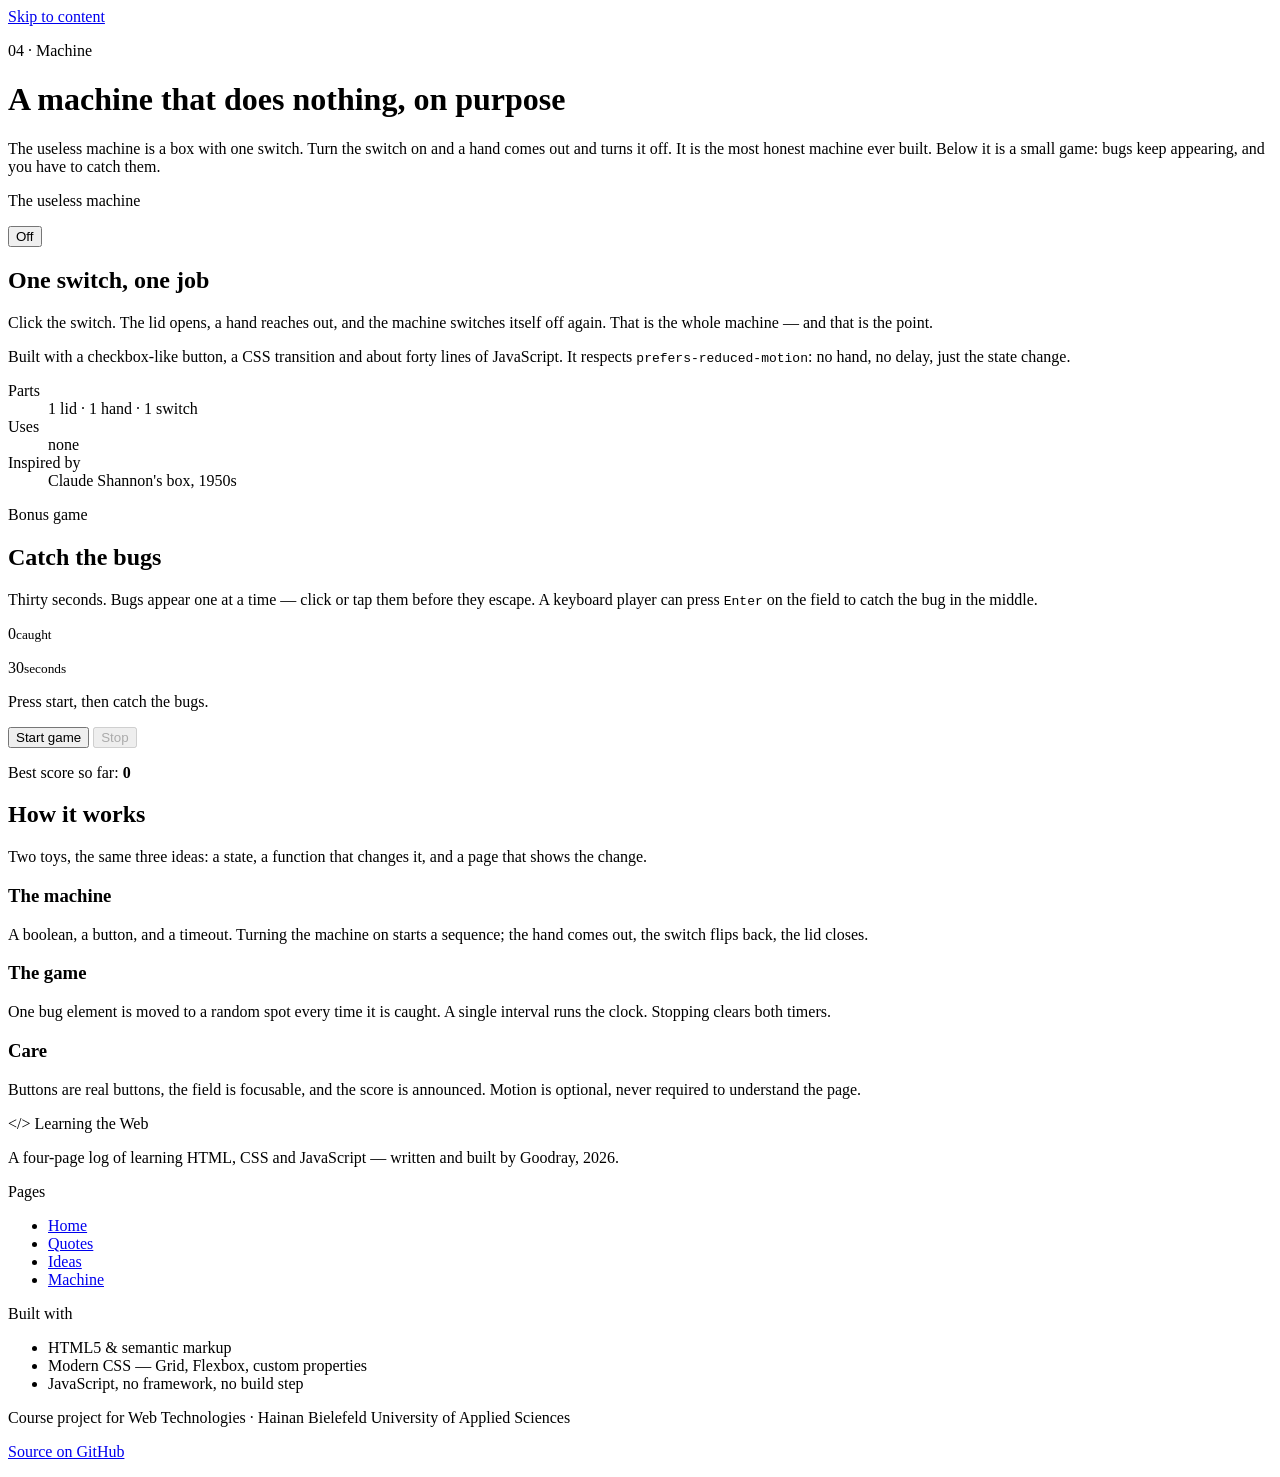
==== machine.html @ 878e0add "Point the site at github.com/Goodray111/AgnB666 and its Pages address" ====
<!DOCTYPE html>
<html lang="en" class="no-js">
<head>
  <meta charset="utf-8">
  <meta name="viewport" content="width=device-width, initial-scale=1">
  <title>The useless machine — Learning the Web</title>
  <meta name="description" content="A minimal useless machine that switches itself off, and a small game where you catch bugs before they escape.">
  <meta name="author" content="Goodray">
  <meta name="theme-color" content="#0f172a">

  <meta property="og:type" content="website">
  <meta property="og:site_name" content="Learning the Web">
  <meta property="og:title" content="The useless machine — Learning the Web">
  <meta property="og:description" content="A minimal useless machine that switches itself off, and a small game where you catch bugs before they escape.">
  <meta property="og:url" content="https://goodray111.github.io/AgnB666/machine.html">
  <meta property="og:image" content="https://goodray111.github.io/AgnB666/images/cover.png">
  <meta property="og:image:width" content="1200">
  <meta property="og:image:height" content="630">
  <meta name="twitter:card" content="summary_large_image">

  <link rel="icon" href="images/icons/favicon-32.png" sizes="32x32" type="image/png">
  <link rel="apple-touch-icon" href="images/icons/apple-touch-icon.png">
  <script>document.documentElement.classList.remove('no-js');document.documentElement.classList.add('js');</script>
  <link rel="preload" href="css/style.css" as="style">
  <link rel="stylesheet" href="css/style.css">
  <script defer src="js/nav.js"></script>
</head>
<body data-page="machine">
  <a class="skip-link skip-link--static" href="#main">Skip to content</a>

  <!-- Navigation is written once in nav.html and injected by js/nav.js -->
  <nav id="site-nav" class="site-nav" aria-label="Main">
    <noscript>
      <div class="wrap nav-fallback">
        <a class="brand" href="index.html"><span class="brand-mark">&lt;/&gt;</span> Learning the Web</a>
        <ul class="nav-menu is-open">
          <li><a href="index.html">Home</a></li>
          <li><a href="quotes.html">Quotes</a></li>
          <li><a href="project.html">Ideas</a></li>
          <li><a href="machine.html">Machine</a></li>
        </ul>
      </div>
    </noscript>
  </nav>

<main id="main" class="wrap">

  <header class="page-head">
    <p class="eyebrow">04 · Machine</p>
    <h1>A machine that does nothing, on purpose</h1>
    <p class="lede">The useless machine is a box with one switch. Turn the switch on and a hand comes out and turns it off.
      It is the most honest machine ever built. Below it is a small game: bugs keep appearing, and you have to catch them.</p>
  </header>

  <section class="machine" aria-labelledby="machine-title">
    <div class="machine-stage">
      <div class="machine-box" id="machine-box">
        <p class="machine-label" id="machine-title">The useless machine</p>
        <div class="machine-lid" id="machine-lid">
          <span class="machine-hand" aria-hidden="true">
            <span class="hand-arm"></span>
            <span class="hand-palm"></span>
          </span>
        </div>
        <button class="machine-switch" id="machine-switch" type="button" aria-pressed="false">
          <span class="switch-track" aria-hidden="true"><span class="switch-knob"></span></span>
          <span class="switch-text" id="machine-status">Off</span>
        </button>
      </div>
    </div>
    <div class="machine-copy">
      <h2 class="h3">One switch, one job</h2>
      <p>Click the switch. The lid opens, a hand reaches out, and the machine switches itself off again.
        That is the whole machine — and that is the point.</p>
      <p class="fine">Built with a checkbox-like button, a CSS transition and about forty lines of JavaScript.
        It respects <code>prefers-reduced-motion</code>: no hand, no delay, just the state change.</p>
      <dl class="facts">
        <div><dt>Parts</dt><dd>1 lid · 1 hand · 1 switch</dd></div>
        <div><dt>Uses</dt><dd>none</dd></div>
        <div><dt>Inspired by</dt><dd>Claude Shannon's box, 1950s</dd></div>
      </dl>
    </div>
  </section>

  <section class="game" aria-labelledby="game-title">
    <div class="game-head">
      <div>
        <p class="eyebrow">Bonus game</p>
        <h2 id="game-title">Catch the bugs</h2>
        <p>Thirty seconds. Bugs appear one at a time — click or tap them before they escape.
          A keyboard player can press <kbd>Enter</kbd> on the field to catch the bug in the middle.</p>
      </div>
      <div class="scoreboard" aria-live="polite">
        <p class="score"><span id="game-score">0</span><small>caught</small></p>
        <p class="score"><span id="game-time">30</span><small>seconds</small></p>
      </div>
    </div>

    <div class="game-stage">
      <div class="game-field" id="game-field" role="application" aria-label="Bug catching game field" tabindex="0">
        <p class="game-idle" id="game-idle">Press start, then catch the bugs.</p>
        <button class="bug" id="bug" type="button" hidden aria-label="Catch the bug"></button>
      </div>
      <div class="game-controls">
        <button class="btn btn-primary" id="game-start" type="button">Start game</button>
        <button class="btn btn-ghost" id="game-stop" type="button" disabled>Stop</button>
        <p class="game-hint" id="game-hint">Best score so far: <strong id="game-best">0</strong></p>
      </div>
    </div>
  </section>

  <section class="section" aria-labelledby="notes-title">
    <div class="section-head">
      <h2 id="notes-title">How it works</h2>
      <p>Two toys, the same three ideas: a state, a function that changes it, and a page that shows the change.</p>
    </div>
    <div class="note-grid">
      <div class="note">
        <h3>The machine</h3>
        <p>A boolean, a button, and a timeout. Turning the machine on starts a sequence; the hand comes out, the switch flips back, the lid closes.</p>
      </div>
      <div class="note">
        <h3>The game</h3>
        <p>One bug element is moved to a random spot every time it is caught. A single interval runs the clock. Stopping clears both timers.</p>
      </div>
      <div class="note">
        <h3>Care</h3>
        <p>Buttons are real buttons, the field is focusable, and the score is announced. Motion is optional, never required to understand the page.</p>
      </div>
    </div>
  </section>
</main>

  <footer class="site-foot">
    <div class="wrap foot-grid">
      <div>
        <p class="foot-brand"><span class="brand-mark" aria-hidden="true">&lt;/&gt;</span> Learning the Web</p>
        <p class="fine">A four-page log of learning HTML, CSS and JavaScript — written and built by Goodray, 2026.</p>
      </div>
      <nav aria-label="Footer">
        <p class="foot-head">Pages</p>
        <ul class="foot-links">
          <li><a href="index.html">Home</a></li>
          <li><a href="quotes.html">Quotes</a></li>
          <li><a href="project.html">Ideas</a></li>
          <li><a href="machine.html">Machine</a></li>
        </ul>
      </nav>
      <div>
        <p class="foot-head">Built with</p>
        <ul class="foot-links">
          <li>HTML5 &amp; semantic markup</li>
          <li>Modern CSS — Grid, Flexbox, custom properties</li>
          <li>JavaScript, no framework, no build step</li>
        </ul>
      </div>
    </div>
    <div class="wrap foot-legal">
      <p>Course project for Web Technologies · Hainan Bielefeld University of Applied Sciences</p>
      <p><a href="https://github.com/Goodray111/AgnB666">Source on GitHub</a></p>
    </div>
  </footer>
  <script defer src="js/main.js"></script>
  <script defer src="js/machine.js"></script>
</body>
</html>
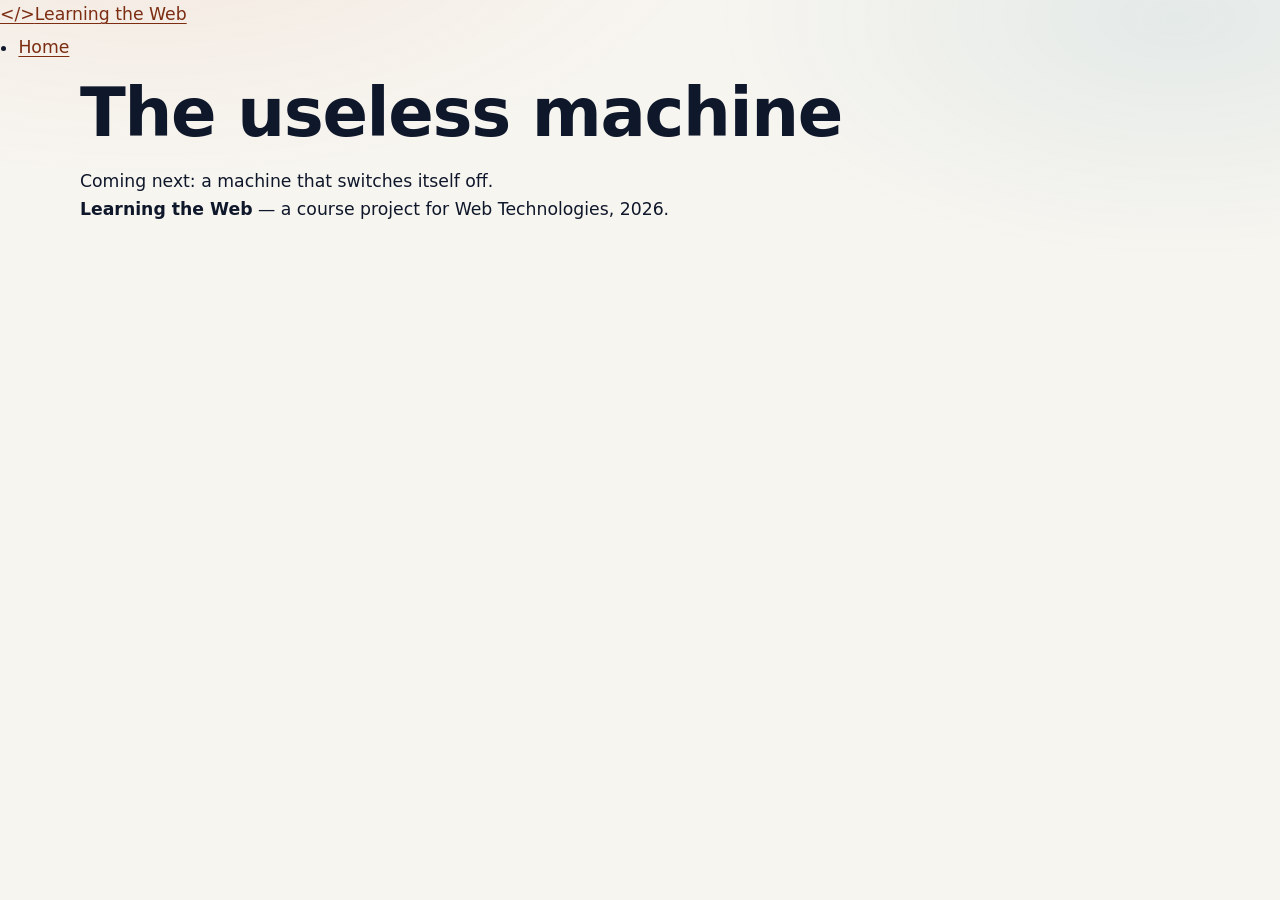
==== commit dc783185: "Start my-site: four empty pages and the shared folder structure" ====
--- a/machine.html
+++ b/machine.html
@@ -1,166 +1,20 @@
 <!DOCTYPE html>
-<html lang="en" class="no-js">
+<html lang="en">
 <head>
   <meta charset="utf-8">
   <meta name="viewport" content="width=device-width, initial-scale=1">
   <title>The useless machine — Learning the Web</title>
-  <meta name="description" content="A minimal useless machine that switches itself off, and a small game where you catch bugs before they escape.">
-  <meta name="author" content="Goodray">
-  <meta name="theme-color" content="#0f172a">
-
-  <meta property="og:type" content="website">
-  <meta property="og:site_name" content="Learning the Web">
-  <meta property="og:title" content="The useless machine — Learning the Web">
-  <meta property="og:description" content="A minimal useless machine that switches itself off, and a small game where you catch bugs before they escape.">
-  <meta property="og:url" content="https://goodray111.github.io/AgnB666/machine.html">
-  <meta property="og:image" content="https://goodray111.github.io/AgnB666/images/cover.png">
-  <meta property="og:image:width" content="1200">
-  <meta property="og:image:height" content="630">
-  <meta name="twitter:card" content="summary_large_image">
-
-  <link rel="icon" href="images/icons/favicon-32.png" sizes="32x32" type="image/png">
-  <link rel="apple-touch-icon" href="images/icons/apple-touch-icon.png">
-  <script>document.documentElement.classList.remove('no-js');document.documentElement.classList.add('js');</script>
-  <link rel="preload" href="css/style.css" as="style">
+  <meta name="description" content="A useless machine and a small game.">
   <link rel="stylesheet" href="css/style.css">
   <script defer src="js/nav.js"></script>
 </head>
-<body data-page="machine">
-  <a class="skip-link skip-link--static" href="#main">Skip to content</a>
-
-  <!-- Navigation is written once in nav.html and injected by js/nav.js -->
-  <nav id="site-nav" class="site-nav" aria-label="Main">
-    <noscript>
-      <div class="wrap nav-fallback">
-        <a class="brand" href="index.html"><span class="brand-mark">&lt;/&gt;</span> Learning the Web</a>
-        <ul class="nav-menu is-open">
-          <li><a href="index.html">Home</a></li>
-          <li><a href="quotes.html">Quotes</a></li>
-          <li><a href="project.html">Ideas</a></li>
-          <li><a href="machine.html">Machine</a></li>
-        </ul>
-      </div>
-    </noscript>
-  </nav>
-
-<main id="main" class="wrap">
-
-  <header class="page-head">
-    <p class="eyebrow">04 · Machine</p>
-    <h1>A machine that does nothing, on purpose</h1>
-    <p class="lede">The useless machine is a box with one switch. Turn the switch on and a hand comes out and turns it off.
-      It is the most honest machine ever built. Below it is a small game: bugs keep appearing, and you have to catch them.</p>
-  </header>
-
-  <section class="machine" aria-labelledby="machine-title">
-    <div class="machine-stage">
-      <div class="machine-box" id="machine-box">
-        <p class="machine-label" id="machine-title">The useless machine</p>
-        <div class="machine-lid" id="machine-lid">
-          <span class="machine-hand" aria-hidden="true">
-            <span class="hand-arm"></span>
-            <span class="hand-palm"></span>
-          </span>
-        </div>
-        <button class="machine-switch" id="machine-switch" type="button" aria-pressed="false">
-          <span class="switch-track" aria-hidden="true"><span class="switch-knob"></span></span>
-          <span class="switch-text" id="machine-status">Off</span>
-        </button>
-      </div>
-    </div>
-    <div class="machine-copy">
-      <h2 class="h3">One switch, one job</h2>
-      <p>Click the switch. The lid opens, a hand reaches out, and the machine switches itself off again.
-        That is the whole machine — and that is the point.</p>
-      <p class="fine">Built with a checkbox-like button, a CSS transition and about forty lines of JavaScript.
-        It respects <code>prefers-reduced-motion</code>: no hand, no delay, just the state change.</p>
-      <dl class="facts">
-        <div><dt>Parts</dt><dd>1 lid · 1 hand · 1 switch</dd></div>
-        <div><dt>Uses</dt><dd>none</dd></div>
-        <div><dt>Inspired by</dt><dd>Claude Shannon's box, 1950s</dd></div>
-      </dl>
-    </div>
-  </section>
-
-  <section class="game" aria-labelledby="game-title">
-    <div class="game-head">
-      <div>
-        <p class="eyebrow">Bonus game</p>
-        <h2 id="game-title">Catch the bugs</h2>
-        <p>Thirty seconds. Bugs appear one at a time — click or tap them before they escape.
-          A keyboard player can press <kbd>Enter</kbd> on the field to catch the bug in the middle.</p>
-      </div>
-      <div class="scoreboard" aria-live="polite">
-        <p class="score"><span id="game-score">0</span><small>caught</small></p>
-        <p class="score"><span id="game-time">30</span><small>seconds</small></p>
-      </div>
-    </div>
-
-    <div class="game-stage">
-      <div class="game-field" id="game-field" role="application" aria-label="Bug catching game field" tabindex="0">
-        <p class="game-idle" id="game-idle">Press start, then catch the bugs.</p>
-        <button class="bug" id="bug" type="button" hidden aria-label="Catch the bug"></button>
-      </div>
-      <div class="game-controls">
-        <button class="btn btn-primary" id="game-start" type="button">Start game</button>
-        <button class="btn btn-ghost" id="game-stop" type="button" disabled>Stop</button>
-        <p class="game-hint" id="game-hint">Best score so far: <strong id="game-best">0</strong></p>
-      </div>
-    </div>
-  </section>
-
-  <section class="section" aria-labelledby="notes-title">
-    <div class="section-head">
-      <h2 id="notes-title">How it works</h2>
-      <p>Two toys, the same three ideas: a state, a function that changes it, and a page that shows the change.</p>
-    </div>
-    <div class="note-grid">
-      <div class="note">
-        <h3>The machine</h3>
-        <p>A boolean, a button, and a timeout. Turning the machine on starts a sequence; the hand comes out, the switch flips back, the lid closes.</p>
-      </div>
-      <div class="note">
-        <h3>The game</h3>
-        <p>One bug element is moved to a random spot every time it is caught. A single interval runs the clock. Stopping clears both timers.</p>
-      </div>
-      <div class="note">
-        <h3>Care</h3>
-        <p>Buttons are real buttons, the field is focusable, and the score is announced. Motion is optional, never required to understand the page.</p>
-      </div>
-    </div>
-  </section>
-</main>
-
+<body>
+  <nav id="site-nav" class="site-nav" aria-label="Main"></nav>
+<main id="main" class="wrap"><h1>The useless machine</h1><p>Coming next: a machine that switches itself off.</p></main>
   <footer class="site-foot">
-    <div class="wrap foot-grid">
-      <div>
-        <p class="foot-brand"><span class="brand-mark" aria-hidden="true">&lt;/&gt;</span> Learning the Web</p>
-        <p class="fine">A four-page log of learning HTML, CSS and JavaScript — written and built by Goodray, 2026.</p>
-      </div>
-      <nav aria-label="Footer">
-        <p class="foot-head">Pages</p>
-        <ul class="foot-links">
-          <li><a href="index.html">Home</a></li>
-          <li><a href="quotes.html">Quotes</a></li>
-          <li><a href="project.html">Ideas</a></li>
-          <li><a href="machine.html">Machine</a></li>
-        </ul>
-      </nav>
-      <div>
-        <p class="foot-head">Built with</p>
-        <ul class="foot-links">
-          <li>HTML5 &amp; semantic markup</li>
-          <li>Modern CSS — Grid, Flexbox, custom properties</li>
-          <li>JavaScript, no framework, no build step</li>
-        </ul>
-      </div>
-    </div>
-    <div class="wrap foot-legal">
-      <p>Course project for Web Technologies · Hainan Bielefeld University of Applied Sciences</p>
-      <p><a href="https://github.com/Goodray111/AgnB666">Source on GitHub</a></p>
+    <div class="wrap">
+      <p><strong>Learning the Web</strong> — a course project for Web Technologies, 2026.</p>
     </div>
   </footer>
-  <script defer src="js/main.js"></script>
-  <script defer src="js/machine.js"></script>
 </body>
 </html>
--- a/css/style.css
+++ b/css/style.css
@@ -0,0 +1,156 @@
+/* 1. Tokens ---------------------------------------------------------------- */
+:root {
+  --ink: #0f172a;
+  --ink-soft: #334155;
+  --muted: #5b6b82;
+  --paper: #f7f5f0;
+  --card: #ffffff;
+  --line: #e2ded5;
+  --line-strong: #cfc9bd;
+  --accent: #c2410c;
+  --accent-ink: #7c2d12;
+  --accent-wash: #fdf0e7;
+  --sea: #0e7490;
+  --sea-wash: #e6f4f7;
+  --leaf: #15803d;
+  --leaf-wash: #e9f6ed;
+  --gold: #a16207;
+  --gold-wash: #fbf3dc;
+
+  --font-display: "Space Grotesk", "Segoe UI", system-ui, sans-serif;
+  --font-body: "Inter", "Segoe UI", system-ui, -apple-system, sans-serif;
+  --font-mono: "JetBrains Mono", ui-monospace, Consolas, monospace;
+
+  --step--1: clamp(0.82rem, 0.8rem + 0.1vw, 0.9rem);
+  --step-0: clamp(1rem, 0.97rem + 0.15vw, 1.08rem);
+  --step-1: clamp(1.2rem, 1.1rem + 0.4vw, 1.45rem);
+  --step-2: clamp(1.5rem, 1.3rem + 0.9vw, 2rem);
+  --step-3: clamp(1.9rem, 1.5rem + 1.8vw, 2.9rem);
+  --step-4: clamp(2.4rem, 1.7rem + 3.2vw, 4.2rem);
+
+  --space-1: 0.35rem;
+  --space-2: 0.6rem;
+  --space-3: 1rem;
+  --space-4: 1.5rem;
+  --space-5: 2.25rem;
+  --space-6: 3.5rem;
+  --space-7: 5.5rem;
+
+  --radius: 18px;
+  --radius-sm: 10px;
+  --shadow: 0 1px 2px rgba(15, 23, 42, .05), 0 10px 30px -18px rgba(15, 23, 42, .25);
+  --shadow-lift: 0 2px 4px rgba(15, 23, 42, .06), 0 24px 48px -24px rgba(15, 23, 42, .35);
+  --wrap: 1120px;
+  --ease: cubic-bezier(.2, .7, .3, 1);
+}
+
+/* 2. Base ------------------------------------------------------------------ */
+*, *::before, *::after { box-sizing: border-box; }
+
+html {
+  scroll-behavior: smooth;
+  scroll-padding-top: 6rem;
+  -webkit-text-size-adjust: 100%;
+}
+
+body {
+  margin: 0;
+  background: var(--paper);
+  color: var(--ink);
+  font-family: var(--font-body);
+  font-size: var(--step-0);
+  line-height: 1.65;
+  text-rendering: optimizeLegibility;
+  -webkit-font-smoothing: antialiased;
+}
+
+body::before {
+  content: "";
+  position: fixed;
+  inset: 0;
+  z-index: -1;
+  pointer-events: none;
+  background:
+    radial-gradient(60rem 30rem at 12% -12%, rgba(194, 65, 12, .07), transparent 60%),
+    radial-gradient(50rem 26rem at 92% 2%, rgba(14, 116, 144, .08), transparent 58%);
+}
+
+h1, h2, h3, h4 {
+  font-family: var(--font-display);
+  font-weight: 600;
+  line-height: 1.1;
+  letter-spacing: -0.02em;
+  margin: 0 0 var(--space-3);
+  text-wrap: balance;
+}
+h1 { font-size: var(--step-4); }
+h2 { font-size: var(--step-3); }
+h3 { font-size: var(--step-1); letter-spacing: -0.01em; }
+h4 { font-size: var(--step-0); }
+
+p { margin: 0 0 var(--space-3); }
+p:last-child { margin-bottom: 0; }
+
+a {
+  color: var(--accent-ink);
+  text-decoration-thickness: 1px;
+  text-underline-offset: 0.18em;
+  transition: color .15s var(--ease);
+}
+a:hover { color: var(--accent); }
+
+:focus-visible {
+  outline: 3px solid var(--accent);
+  outline-offset: 3px;
+  border-radius: 4px;
+}
+
+code, kbd {
+  font-family: var(--font-mono);
+  font-size: 0.88em;
+  background: #ece7dc;
+  color: #3f2d1c;
+  padding: 0.12em 0.38em;
+  border-radius: 5px;
+}
+kbd { border: 1px solid var(--line-strong); border-bottom-width: 2px; background: #fff; }
+
+img { max-width: 100%; height: auto; display: block; }
+ul, ol { margin: 0 0 var(--space-3); padding-left: 1.15rem; }
+li { margin: 0.25rem 0; }
+
+.wrap {
+  width: min(100% - 2.5rem, var(--wrap));
+  margin-inline: auto;
+}
+
+.eyebrow {
+  font-family: var(--font-mono);
+  font-size: var(--step--1);
+  letter-spacing: .12em;
+  text-transform: uppercase;
+  color: var(--accent);
+  margin-bottom: var(--space-2);
+}
+
+.lede {
+  font-size: var(--step-1);
+  line-height: 1.5;
+  color: var(--ink-soft);
+  max-width: 62ch;
+}
+
+.fine { font-size: var(--step--1); color: var(--muted); }
+
+.skip-link {
+  position: absolute;
+  left: -9999px;
+  top: 0;
+  z-index: 100;
+  background: var(--ink);
+  color: #fff;
+  padding: .7rem 1rem;
+  border-radius: 0 0 var(--radius-sm) 0;
+}
+.skip-link:focus { left: 0; color: #fff; }
+
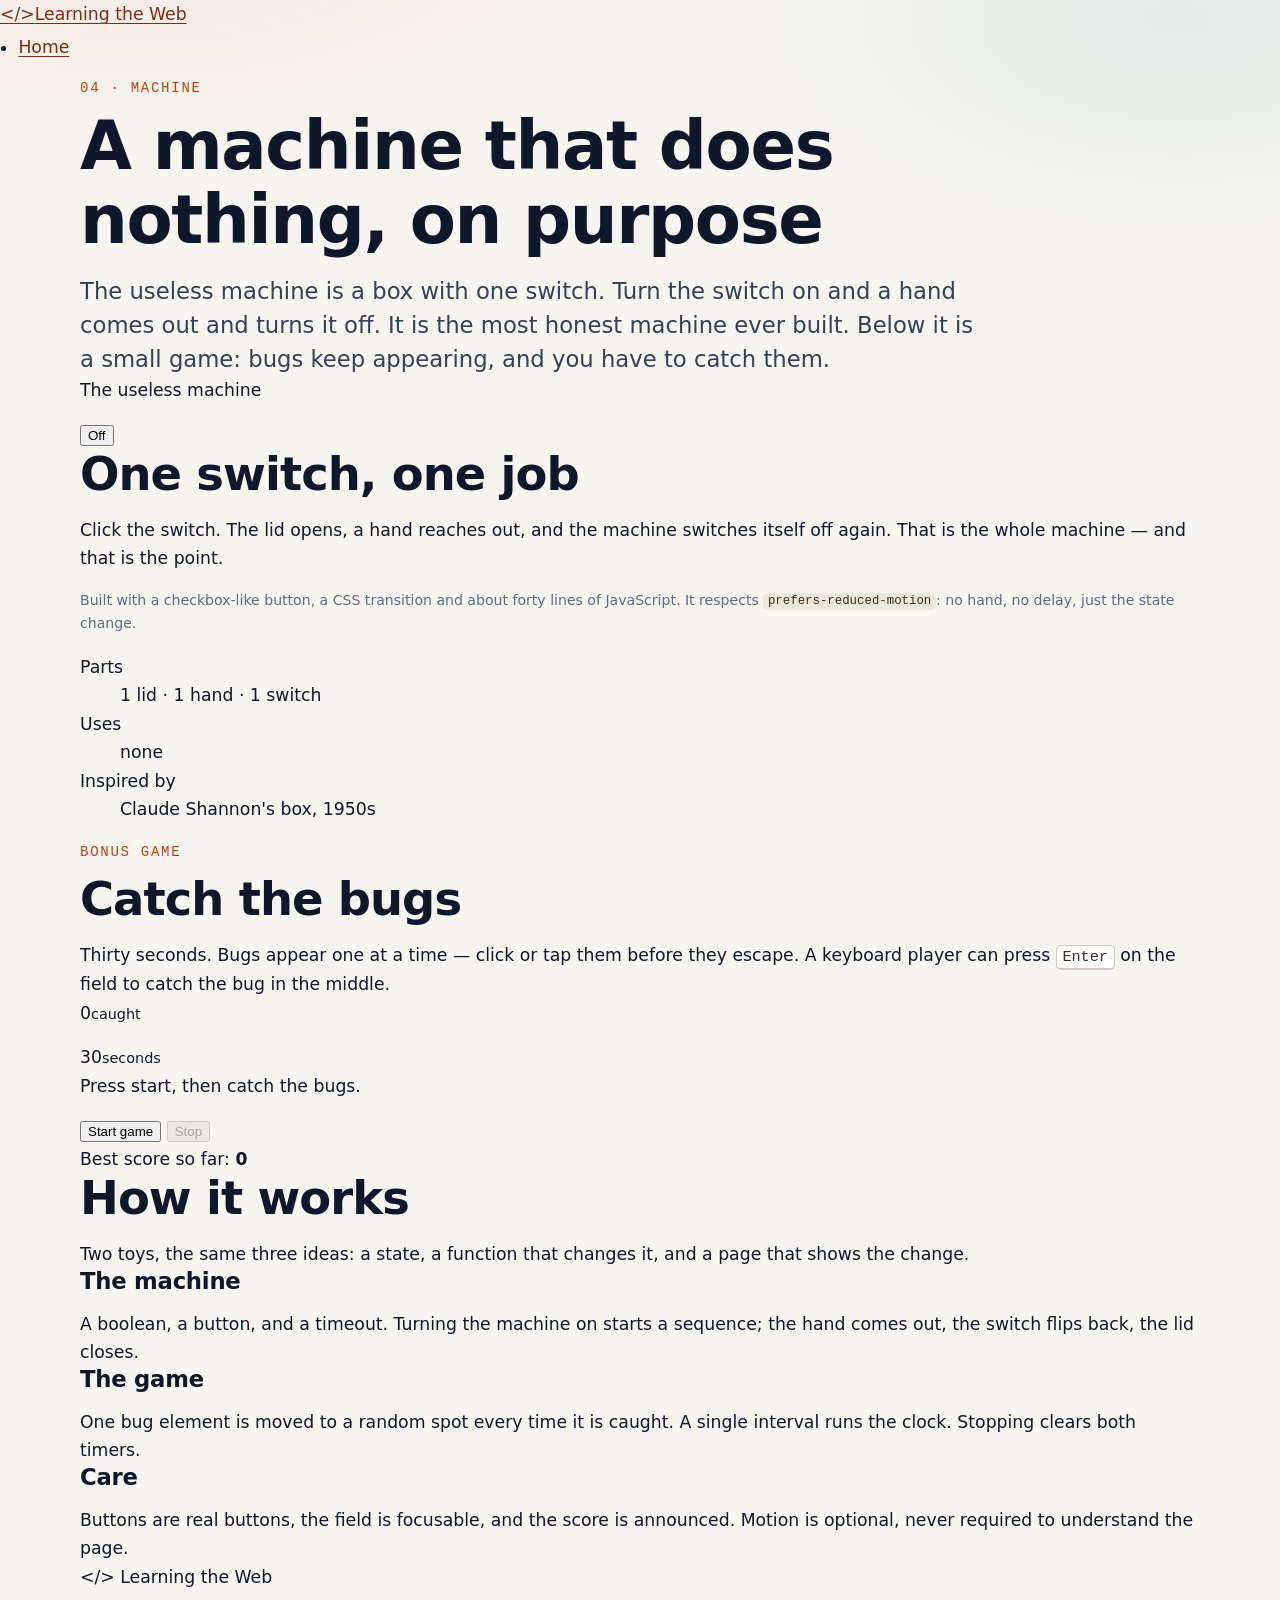
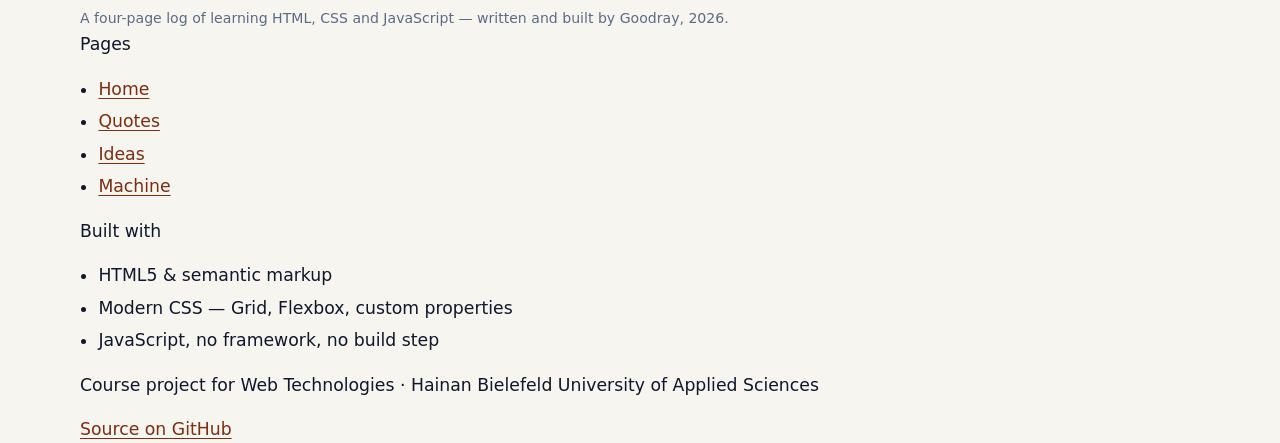
==== commit 49067709: "Use the lowercase Pages address in the Open Graph metadata" ====
--- a/machine.html
+++ b/machine.html
@@ -1,20 +1,166 @@
 <!DOCTYPE html>
-<html lang="en">
+<html lang="en" class="no-js">
 <head>
   <meta charset="utf-8">
   <meta name="viewport" content="width=device-width, initial-scale=1">
   <title>The useless machine — Learning the Web</title>
-  <meta name="description" content="A useless machine and a small game.">
+  <meta name="description" content="A minimal useless machine that switches itself off, and a small game where you catch bugs before they escape.">
+  <meta name="author" content="Goodray">
+  <meta name="theme-color" content="#0f172a">
+
+  <meta property="og:type" content="website">
+  <meta property="og:site_name" content="Learning the Web">
+  <meta property="og:title" content="The useless machine — Learning the Web">
+  <meta property="og:description" content="A minimal useless machine that switches itself off, and a small game where you catch bugs before they escape.">
+  <meta property="og:url" content="https://goodray111.github.io/Agnb666/machine.html">
+  <meta property="og:image" content="https://goodray111.github.io/Agnb666/images/cover.png">
+  <meta property="og:image:width" content="1200">
+  <meta property="og:image:height" content="630">
+  <meta name="twitter:card" content="summary_large_image">
+
+  <link rel="icon" href="images/icons/favicon-32.png" sizes="32x32" type="image/png">
+  <link rel="apple-touch-icon" href="images/icons/apple-touch-icon.png">
+  <script>document.documentElement.classList.remove('no-js');document.documentElement.classList.add('js');</script>
+  <link rel="preload" href="css/style.css" as="style">
   <link rel="stylesheet" href="css/style.css">
   <script defer src="js/nav.js"></script>
 </head>
-<body>
-  <nav id="site-nav" class="site-nav" aria-label="Main"></nav>
-<main id="main" class="wrap"><h1>The useless machine</h1><p>Coming next: a machine that switches itself off.</p></main>
+<body data-page="machine">
+  <a class="skip-link skip-link--static" href="#main">Skip to content</a>
+
+  <!-- Navigation is written once in nav.html and injected by js/nav.js -->
+  <nav id="site-nav" class="site-nav" aria-label="Main">
+    <noscript>
+      <div class="wrap nav-fallback">
+        <a class="brand" href="index.html"><span class="brand-mark">&lt;/&gt;</span> Learning the Web</a>
+        <ul class="nav-menu is-open">
+          <li><a href="index.html">Home</a></li>
+          <li><a href="quotes.html">Quotes</a></li>
+          <li><a href="project.html">Ideas</a></li>
+          <li><a href="machine.html">Machine</a></li>
+        </ul>
+      </div>
+    </noscript>
+  </nav>
+
+<main id="main" class="wrap">
+
+  <header class="page-head">
+    <p class="eyebrow">04 · Machine</p>
+    <h1>A machine that does nothing, on purpose</h1>
+    <p class="lede">The useless machine is a box with one switch. Turn the switch on and a hand comes out and turns it off.
+      It is the most honest machine ever built. Below it is a small game: bugs keep appearing, and you have to catch them.</p>
+  </header>
+
+  <section class="machine" aria-labelledby="machine-title">
+    <div class="machine-stage">
+      <div class="machine-box" id="machine-box">
+        <p class="machine-label" id="machine-title">The useless machine</p>
+        <div class="machine-lid" id="machine-lid">
+          <span class="machine-hand" aria-hidden="true">
+            <span class="hand-arm"></span>
+            <span class="hand-palm"></span>
+          </span>
+        </div>
+        <button class="machine-switch" id="machine-switch" type="button" aria-pressed="false">
+          <span class="switch-track" aria-hidden="true"><span class="switch-knob"></span></span>
+          <span class="switch-text" id="machine-status">Off</span>
+        </button>
+      </div>
+    </div>
+    <div class="machine-copy">
+      <h2 class="h3">One switch, one job</h2>
+      <p>Click the switch. The lid opens, a hand reaches out, and the machine switches itself off again.
+        That is the whole machine — and that is the point.</p>
+      <p class="fine">Built with a checkbox-like button, a CSS transition and about forty lines of JavaScript.
+        It respects <code>prefers-reduced-motion</code>: no hand, no delay, just the state change.</p>
+      <dl class="facts">
+        <div><dt>Parts</dt><dd>1 lid · 1 hand · 1 switch</dd></div>
+        <div><dt>Uses</dt><dd>none</dd></div>
+        <div><dt>Inspired by</dt><dd>Claude Shannon's box, 1950s</dd></div>
+      </dl>
+    </div>
+  </section>
+
+  <section class="game" aria-labelledby="game-title">
+    <div class="game-head">
+      <div>
+        <p class="eyebrow">Bonus game</p>
+        <h2 id="game-title">Catch the bugs</h2>
+        <p>Thirty seconds. Bugs appear one at a time — click or tap them before they escape.
+          A keyboard player can press <kbd>Enter</kbd> on the field to catch the bug in the middle.</p>
+      </div>
+      <div class="scoreboard" aria-live="polite">
+        <p class="score"><span id="game-score">0</span><small>caught</small></p>
+        <p class="score"><span id="game-time">30</span><small>seconds</small></p>
+      </div>
+    </div>
+
+    <div class="game-stage">
+      <div class="game-field" id="game-field" role="application" aria-label="Bug catching game field" tabindex="0">
+        <p class="game-idle" id="game-idle">Press start, then catch the bugs.</p>
+        <button class="bug" id="bug" type="button" hidden aria-label="Catch the bug"></button>
+      </div>
+      <div class="game-controls">
+        <button class="btn btn-primary" id="game-start" type="button">Start game</button>
+        <button class="btn btn-ghost" id="game-stop" type="button" disabled>Stop</button>
+        <p class="game-hint" id="game-hint">Best score so far: <strong id="game-best">0</strong></p>
+      </div>
+    </div>
+  </section>
+
+  <section class="section" aria-labelledby="notes-title">
+    <div class="section-head">
+      <h2 id="notes-title">How it works</h2>
+      <p>Two toys, the same three ideas: a state, a function that changes it, and a page that shows the change.</p>
+    </div>
+    <div class="note-grid">
+      <div class="note">
+        <h3>The machine</h3>
+        <p>A boolean, a button, and a timeout. Turning the machine on starts a sequence; the hand comes out, the switch flips back, the lid closes.</p>
+      </div>
+      <div class="note">
+        <h3>The game</h3>
+        <p>One bug element is moved to a random spot every time it is caught. A single interval runs the clock. Stopping clears both timers.</p>
+      </div>
+      <div class="note">
+        <h3>Care</h3>
+        <p>Buttons are real buttons, the field is focusable, and the score is announced. Motion is optional, never required to understand the page.</p>
+      </div>
+    </div>
+  </section>
+</main>
+
   <footer class="site-foot">
-    <div class="wrap">
-      <p><strong>Learning the Web</strong> — a course project for Web Technologies, 2026.</p>
+    <div class="wrap foot-grid">
+      <div>
+        <p class="foot-brand"><span class="brand-mark" aria-hidden="true">&lt;/&gt;</span> Learning the Web</p>
+        <p class="fine">A four-page log of learning HTML, CSS and JavaScript — written and built by Goodray, 2026.</p>
+      </div>
+      <nav aria-label="Footer">
+        <p class="foot-head">Pages</p>
+        <ul class="foot-links">
+          <li><a href="index.html">Home</a></li>
+          <li><a href="quotes.html">Quotes</a></li>
+          <li><a href="project.html">Ideas</a></li>
+          <li><a href="machine.html">Machine</a></li>
+        </ul>
+      </nav>
+      <div>
+        <p class="foot-head">Built with</p>
+        <ul class="foot-links">
+          <li>HTML5 &amp; semantic markup</li>
+          <li>Modern CSS — Grid, Flexbox, custom properties</li>
+          <li>JavaScript, no framework, no build step</li>
+        </ul>
+      </div>
+    </div>
+    <div class="wrap foot-legal">
+      <p>Course project for Web Technologies · Hainan Bielefeld University of Applied Sciences</p>
+      <p><a href="https://github.com/Goodray111/AgnB666">Source on GitHub</a></p>
     </div>
   </footer>
+  <script defer src="js/main.js"></script>
+  <script defer src="js/machine.js"></script>
 </body>
 </html>
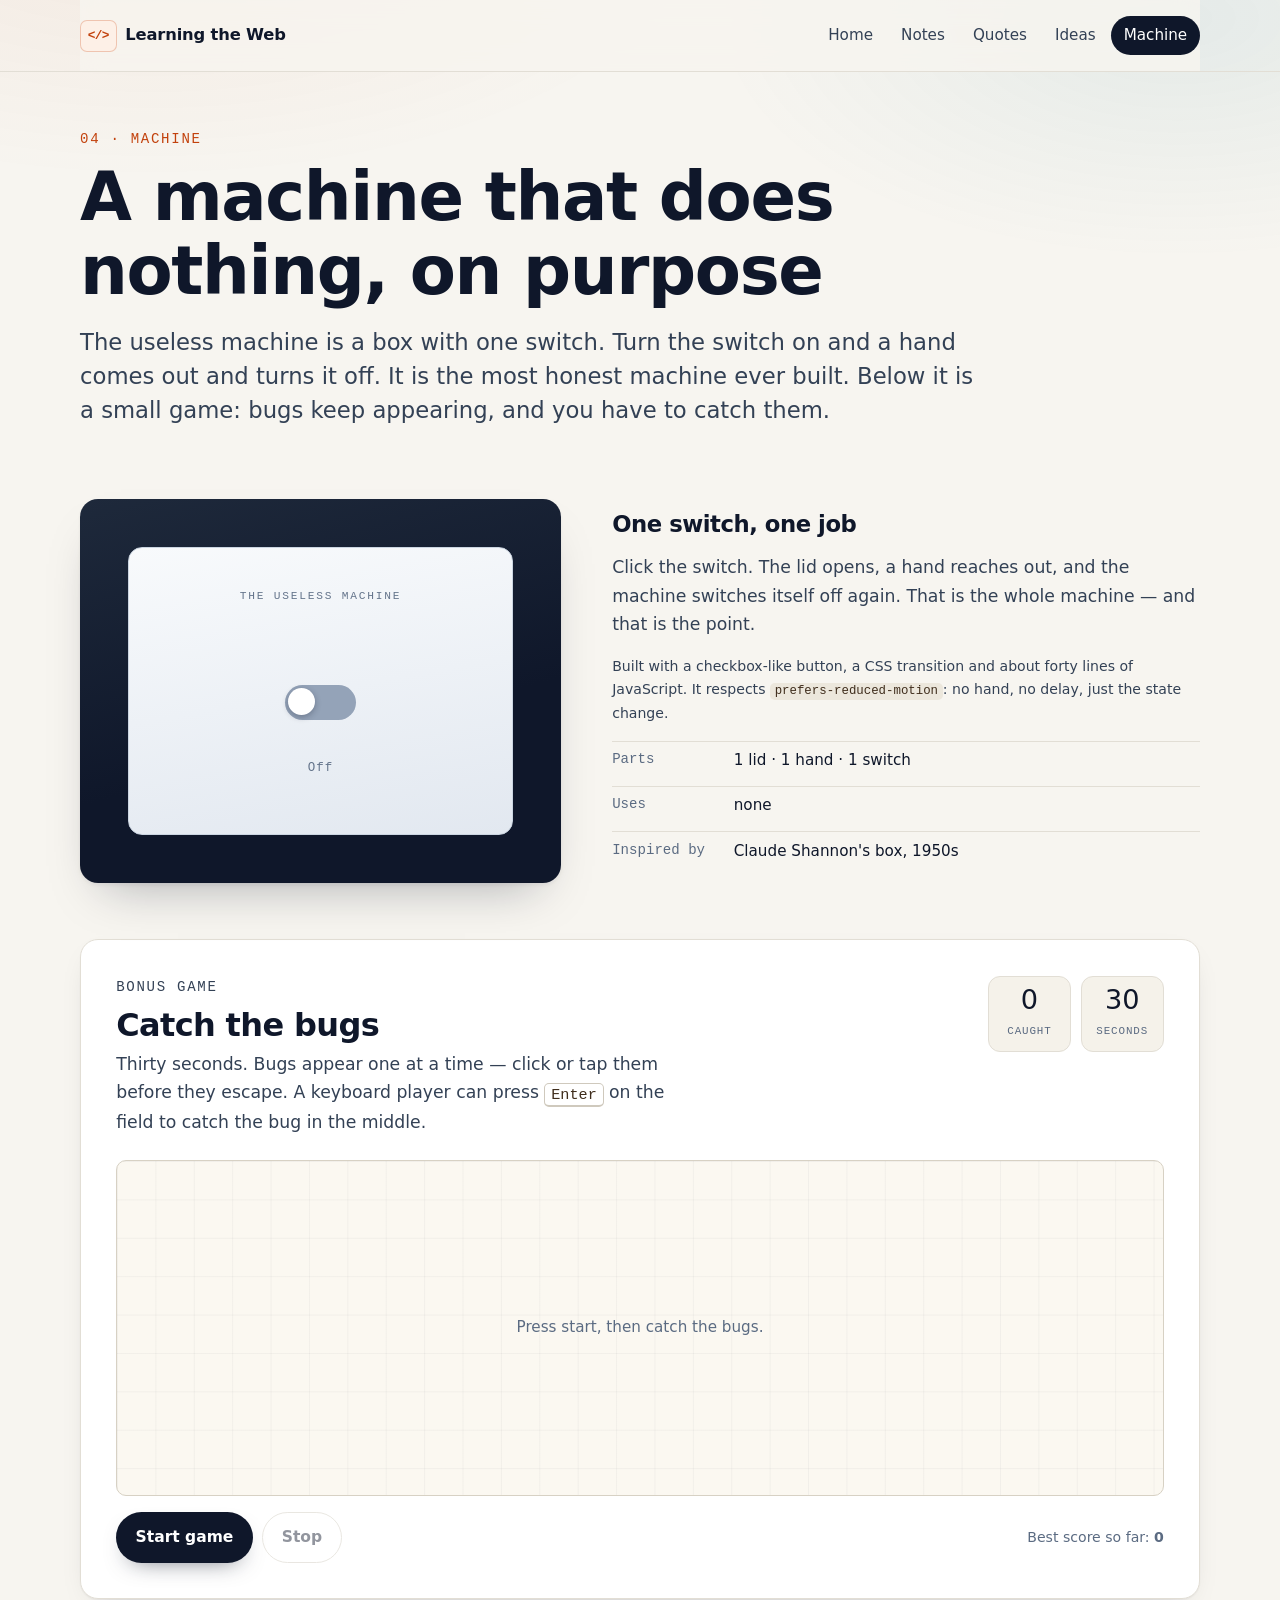
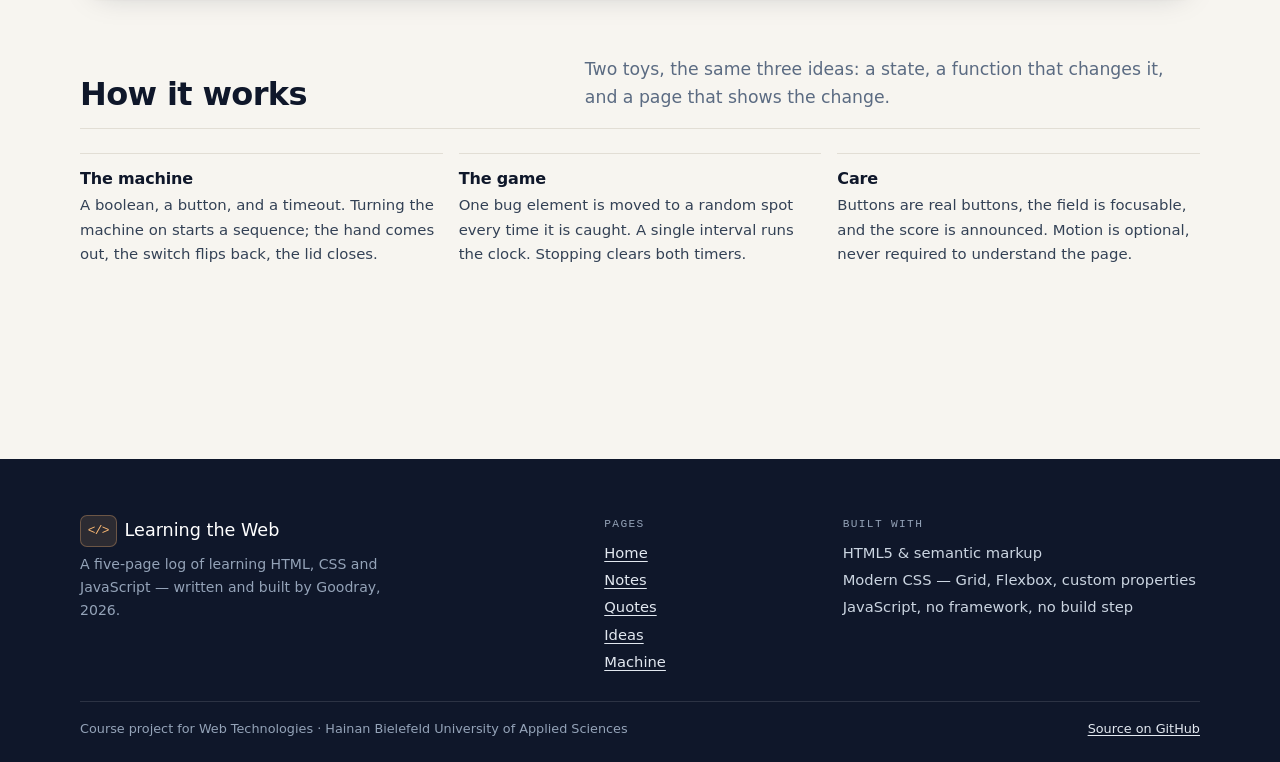
==== commit 868a0ced: "Add a build-notes page with a reading progress bar and read marks" ====
--- a/machine.html
+++ b/machine.html
@@ -35,6 +35,7 @@
         <a class="brand" href="index.html"><span class="brand-mark">&lt;/&gt;</span> Learning the Web</a>
         <ul class="nav-menu is-open">
           <li><a href="index.html">Home</a></li>
+          <li><a href="notes.html">Notes</a></li>
           <li><a href="quotes.html">Quotes</a></li>
           <li><a href="project.html">Ideas</a></li>
           <li><a href="machine.html">Machine</a></li>
@@ -135,12 +136,13 @@
     <div class="wrap foot-grid">
       <div>
         <p class="foot-brand"><span class="brand-mark" aria-hidden="true">&lt;/&gt;</span> Learning the Web</p>
-        <p class="fine">A four-page log of learning HTML, CSS and JavaScript — written and built by Goodray, 2026.</p>
+        <p class="fine">A five-page log of learning HTML, CSS and JavaScript — written and built by Goodray, 2026.</p>
       </div>
       <nav aria-label="Footer">
         <p class="foot-head">Pages</p>
         <ul class="foot-links">
           <li><a href="index.html">Home</a></li>
+          <li><a href="notes.html">Notes</a></li>
           <li><a href="quotes.html">Quotes</a></li>
           <li><a href="project.html">Ideas</a></li>
           <li><a href="machine.html">Machine</a></li>
--- a/css/style.css
+++ b/css/style.css
@@ -1,3 +1,12 @@
+/* ==========================================================================
+   Learning the Web — one stylesheet for four pages
+   1. Tokens        5. Home
+   2. Base          6. Quotes
+   3. Navigation    7. Ideas
+   4. Layout        8. Machine
+                    9. Footer, motion, print
+   ========================================================================== */
+
 /* 1. Tokens ---------------------------------------------------------------- */
 :root {
   --ink: #0f172a;
@@ -154,3 +163,860 @@
 }
 .skip-link:focus { left: 0; color: #fff; }
 
+/* 3. Navigation ------------------------------------------------------------ */
+.site-nav { position: sticky; top: 0; z-index: 50; }
+
+/* The injected bar; the static skip link above is the no-JS first focus stop. */
+.nav-inner,
+.nav-fallback .wrap {
+  display: flex;
+  align-items: center;
+  gap: var(--space-3);
+}
+
+.site-nav > .skip-link { position: absolute; }
+
+body[data-page] .site-nav::before { content: none; }
+
+.site-nav .nav-inner {
+  width: min(100% - 2.5rem, var(--wrap));
+  margin-inline: auto;
+  padding: .75rem 0;
+  background: rgba(247, 245, 240, .82);
+  backdrop-filter: saturate(140%) blur(12px);
+  border-bottom: 1px solid var(--line);
+  position: relative;
+}
+.site-nav .nav-inner::after {
+  content: "";
+  position: absolute;
+  left: 50%;
+  bottom: -1px;
+  width: 100vw;
+  transform: translateX(-50%);
+  height: 1px;
+  background: var(--line);
+}
+
+.brand {
+  display: inline-flex;
+  align-items: center;
+  gap: .55rem;
+  font-family: var(--font-display);
+  font-weight: 600;
+  font-size: 1.02rem;
+  letter-spacing: -0.01em;
+  color: var(--ink);
+  text-decoration: none;
+  margin-right: auto;
+  white-space: nowrap;
+}
+.brand-mark {
+  font-family: var(--font-mono);
+  font-size: .8rem;
+  color: var(--accent);
+  background: var(--accent-wash);
+  border: 1px solid rgba(194, 65, 12, .25);
+  border-radius: 7px;
+  padding: .28rem .42rem;
+  letter-spacing: -0.05em;
+}
+
+.nav-menu {
+  display: flex;
+  align-items: center;
+  gap: .15rem;
+  list-style: none;
+  margin: 0;
+  padding: 0;
+}
+.nav-menu a {
+  display: inline-block;
+  padding: .45rem .8rem;
+  border-radius: 999px;
+  color: var(--ink-soft);
+  font-size: .95rem;
+  font-weight: 500;
+  text-decoration: none;
+}
+.nav-menu a:hover { background: #ece7dc; color: var(--ink); }
+.nav-menu a[aria-current="page"] {
+  background: var(--ink);
+  color: #fff;
+}
+
+.nav-toggle {
+  display: none;
+  align-items: center;
+  gap: .5rem;
+  background: #fff;
+  border: 1px solid var(--line-strong);
+  color: var(--ink);
+  border-radius: 999px;
+  padding: .4rem .8rem;
+  font: inherit;
+  font-size: .9rem;
+  cursor: pointer;
+}
+.nav-toggle-bars { display: inline-grid; gap: 3px; }
+.nav-toggle-bars i {
+  display: block;
+  width: 16px;
+  height: 2px;
+  background: currentColor;
+  border-radius: 2px;
+  transition: transform .2s var(--ease), opacity .2s var(--ease);
+}
+.nav-toggle[aria-expanded="true"] .nav-toggle-bars i:nth-child(1) { transform: translateY(5px) rotate(45deg); }
+.nav-toggle[aria-expanded="true"] .nav-toggle-bars i:nth-child(2) { opacity: 0; }
+.nav-toggle[aria-expanded="true"] .nav-toggle-bars i:nth-child(3) { transform: translateY(-5px) rotate(-45deg); }
+
+/* 4. Layout ---------------------------------------------------------------- */
+main { padding-block: var(--space-6) var(--space-7); }
+
+.page-head { max-width: 60rem; margin-bottom: var(--space-5); }
+.page-head .lede { margin-top: var(--space-2); }
+
+.section { margin-top: var(--space-6); }
+
+.section-head {
+  display: flex;
+  flex-wrap: wrap;
+  align-items: end;
+  justify-content: space-between;
+  gap: var(--space-3);
+  margin-bottom: var(--space-4);
+  padding-bottom: var(--space-3);
+  border-bottom: 1px solid var(--line);
+}
+.section-head > * { margin: 0; }
+.section-head h2 { font-size: var(--step-2); }
+.section-head p { color: var(--muted); max-width: 56ch; }
+.section-head--row > div:first-child { min-width: 12rem; }
+
+.count {
+  font-family: var(--font-mono);
+  font-size: var(--step--1);
+  color: var(--muted);
+  letter-spacing: .04em;
+}
+
+.btn {
+  display: inline-flex;
+  align-items: center;
+  gap: .5rem;
+  padding: .72rem 1.15rem;
+  border-radius: 999px;
+  border: 1px solid transparent;
+  font: inherit;
+  font-size: .97rem;
+  font-weight: 600;
+  text-decoration: none;
+  cursor: pointer;
+  transition: transform .15s var(--ease), background-color .15s var(--ease), box-shadow .15s var(--ease), color .15s;
+}
+.btn-primary { background: var(--ink); color: #fff; box-shadow: 0 10px 24px -14px rgba(15, 23, 42, .7); }
+.btn-primary:hover { background: #1e293b; color: #fff; transform: translateY(-1px); box-shadow: 0 16px 30px -16px rgba(15, 23, 42, .65); }
+.btn-ghost { background: transparent; border-color: var(--line-strong); color: var(--ink); }
+.btn-ghost:hover { background: #fff; border-color: var(--ink); color: var(--ink); }
+.btn:disabled { opacity: .45; cursor: not-allowed; transform: none; }
+
+.pill {
+  display: inline-block;
+  font-family: var(--font-mono);
+  font-size: .72rem;
+  letter-spacing: .06em;
+  text-transform: uppercase;
+  padding: .2rem .55rem;
+  border-radius: 999px;
+  border: 1px solid transparent;
+  white-space: nowrap;
+}
+.pill--craft { background: var(--accent-wash); color: var(--accent-ink); border-color: rgba(194, 65, 12, .2); }
+.pill--learning { background: var(--sea-wash); color: #155e75; border-color: rgba(14, 116, 144, .2); }
+.pill--the-web { background: var(--leaf-wash); color: #166534; border-color: rgba(21, 128, 61, .2); }
+.pill--ready { background: var(--leaf-wash); color: #166534; border-color: rgba(21, 128, 61, .25); }
+.pill--next { background: var(--gold-wash); color: #854d0e; border-color: rgba(161, 98, 7, .25); }
+.pill--someday { background: #eef1f6; color: #475569; border-color: #d8dde6; }
+
+/* 5. Home ------------------------------------------------------------------ */
+.hero {
+  display: grid;
+  grid-template-columns: minmax(0, 1.05fr) minmax(0, .95fr);
+  gap: clamp(1.5rem, 4vw, 4rem);
+  align-items: center;
+  padding-block: var(--space-5) var(--space-6);
+}
+
+.hero-copy h1 { margin-bottom: var(--space-3); }
+.hero-copy .lede { margin-bottom: var(--space-4); }
+
+.hero-actions { display: flex; flex-wrap: wrap; gap: .6rem; margin-bottom: var(--space-4); }
+
+.hero-facts {
+  display: flex;
+  flex-wrap: wrap;
+  gap: .4rem 1.6rem;
+  list-style: none;
+  margin: 0;
+  padding: var(--space-3) 0 0;
+  border-top: 1px solid var(--line);
+  color: var(--muted);
+  font-size: var(--step--1);
+}
+.hero-facts strong { color: var(--ink); font-family: var(--font-display); font-size: 1.05rem; margin-right: .15rem; }
+
+.hero-art { margin: 0; }
+.hero-art img {
+  width: 100%;
+  border-radius: var(--radius);
+  border: 1px solid var(--line);
+  box-shadow: var(--shadow);
+  background: #fff;
+}
+.hero-art figcaption {
+  margin-top: .6rem;
+  font-size: var(--step--1);
+  color: var(--muted);
+}
+
+.cards {
+  display: grid;
+  grid-template-columns: repeat(auto-fit, minmax(15rem, 1fr));
+  gap: var(--space-3);
+}
+.card {
+  background: var(--card);
+  border: 1px solid var(--line);
+  border-radius: var(--radius);
+  padding: var(--space-4);
+  box-shadow: var(--shadow);
+  display: flex;
+  flex-direction: column;
+  gap: .45rem;
+  transition: transform .2s var(--ease), box-shadow .2s var(--ease), border-color .2s;
+}
+.card:hover { transform: translateY(-3px); box-shadow: var(--shadow-lift); border-color: var(--line-strong); }
+.card-kicker {
+  font-family: var(--font-mono);
+  font-size: .72rem;
+  letter-spacing: .1em;
+  text-transform: uppercase;
+  color: var(--accent);
+  margin: 0;
+}
+.card h3 { margin: 0; font-size: var(--step-1); }
+.card h3 a { color: var(--ink); text-decoration: none; }
+.card h3 a:hover { color: var(--accent); text-decoration: underline; }
+.card p { color: var(--ink-soft); font-size: .95rem; }
+.card-meta { margin-top: auto; padding-top: .6rem; color: var(--muted); font-family: var(--font-mono); font-size: .75rem; }
+.card--about { background: linear-gradient(160deg, #fff, #fdf8f2); }
+
+.log { list-style: none; margin: 0; padding: 0; border-left: 2px solid var(--line); }
+.log li {
+  display: grid;
+  grid-template-columns: 9rem 1fr;
+  gap: var(--space-3);
+  padding: 0 0 var(--space-4) var(--space-4);
+  position: relative;
+  margin: 0;
+}
+.log li::before {
+  content: "";
+  position: absolute;
+  left: -7px;
+  top: .5rem;
+  width: 12px;
+  height: 12px;
+  border-radius: 50%;
+  background: var(--paper);
+  border: 2px solid var(--accent);
+}
+.log time { font-family: var(--font-mono); font-size: var(--step--1); color: var(--muted); padding-top: .15rem; }
+.log h3 { font-size: 1.05rem; margin-bottom: .25rem; }
+.log p { color: var(--ink-soft); font-size: .95rem; }
+
+.skills {
+  display: grid;
+  grid-template-columns: repeat(auto-fit, minmax(14rem, 1fr));
+  gap: var(--space-3);
+}
+.skill { padding: var(--space-3) 0; border-top: 2px solid var(--ink); }
+.skill h3 { font-size: 1rem; margin-bottom: .4rem; }
+.skill p { color: var(--ink-soft); font-size: .93rem; }
+
+/* 6. Quotes ---------------------------------------------------------------- */
+.random-quote {
+  display: grid;
+  grid-template-columns: minmax(0, 1.4fr) minmax(0, .6fr);
+  gap: var(--space-4);
+  align-items: start;
+  margin: var(--space-5) 0 var(--space-6);
+}
+.random-card {
+  background: var(--ink);
+  color: #f1f5f9;
+  border-radius: var(--radius);
+  padding: clamp(1.4rem, 3vw, 2.4rem);
+  box-shadow: var(--shadow-lift);
+  position: relative;
+  overflow: hidden;
+}
+.random-card::after {
+  content: "”";
+  position: absolute;
+  right: .5rem;
+  top: -3.5rem;
+  font-family: var(--font-display);
+  font-size: 17rem;
+  line-height: 1;
+  color: rgba(255, 255, 255, .06);
+  pointer-events: none;
+}
+.random-card .card-kicker { color: #fdba74; }
+.random-text { margin: 0 0 var(--space-3); }
+.random-text p {
+  font-family: var(--font-display);
+  font-size: clamp(1.35rem, 2.4vw, 2rem);
+  line-height: 1.28;
+  letter-spacing: -0.02em;
+  margin: 0;
+  text-wrap: balance;
+}
+.random-author { color: #cbd5e1; font-family: var(--font-mono); font-size: .85rem; margin-bottom: var(--space-3); }
+.random-card .btn-primary { background: #fdba74; color: #422006; margin-top: .4rem; }
+.random-card .btn-primary:hover { background: #fed7aa; color: #422006; }
+.random-note { font-size: var(--step--1); color: var(--muted); padding-top: var(--space-2); border-top: 1px solid var(--line); }
+
+.tools { display: flex; flex-wrap: wrap; gap: .9rem; align-items: end; }
+.field { display: grid; gap: .3rem; font-size: var(--step--1); color: var(--muted); }
+.field > span { font-family: var(--font-mono); letter-spacing: .04em; }
+.field input, .field select {
+  font: inherit;
+  font-size: .95rem;
+  color: var(--ink);
+  background: #fff;
+  border: 1px solid var(--line-strong);
+  border-radius: 10px;
+  padding: .55rem .7rem;
+  min-width: 13rem;
+}
+.field input:focus, .field select:focus { border-color: var(--accent); outline: 3px solid rgba(194, 65, 12, .18); outline-offset: 0; }
+
+.chips { display: flex; flex-wrap: wrap; gap: .35rem; }
+.chip {
+  font: inherit;
+  font-size: .85rem;
+  color: var(--ink-soft);
+  background: #fff;
+  border: 1px solid var(--line-strong);
+  border-radius: 999px;
+  padding: .38rem .8rem;
+  cursor: pointer;
+  transition: background .15s, color .15s, border-color .15s;
+}
+.chip:hover { border-color: var(--ink); color: var(--ink); }
+.chip.is-active { background: var(--ink); border-color: var(--ink); color: #fff; }
+
+.quote-grid {
+  display: grid;
+  grid-template-columns: repeat(auto-fill, minmax(19rem, 1fr));
+  gap: var(--space-3);
+}
+.quote {
+  background: var(--card);
+  border: 1px solid var(--line);
+  border-radius: var(--radius);
+  padding: var(--space-4);
+  display: block;
+  gap: var(--space-3);
+  transition: border-color .2s, box-shadow .2s;
+}
+.quote:hover { border-color: var(--line-strong); box-shadow: var(--shadow); }
+.quote.is-hidden { display: none; }
+.quote blockquote { margin: 0; }
+.quote blockquote p {
+  font-size: 1.04rem;
+  line-height: 1.55;
+  color: var(--ink);
+  margin: 0;
+}
+.quote blockquote p::before { content: "“"; color: var(--accent); margin-right: .1em; }
+.quote blockquote p::after { content: "”"; color: var(--accent); margin-left: .05em; }
+.quote-meta {
+  margin-top: var(--space-3);
+  display: flex;
+  flex-wrap: wrap;
+  align-items: center;
+  gap: .5rem;
+  padding-top: var(--space-2);
+  border-top: 1px solid var(--line);
+  font-size: var(--step--1);
+}
+.quote-meta cite { font-style: normal; font-weight: 600; color: var(--ink); }
+.quote-source { color: var(--muted); }
+.quote-meta .pill { margin-left: auto; }
+
+.empty {
+  padding: var(--space-4);
+  border: 1px dashed var(--line-strong);
+  border-radius: var(--radius);
+  color: var(--muted);
+  text-align: center;
+}
+
+.note-grid {
+  display: grid;
+  grid-template-columns: repeat(auto-fit, minmax(15rem, 1fr));
+  gap: var(--space-3);
+}
+.note { padding: var(--space-3) 0; border-top: 1px solid var(--line); }
+.note h3 { font-size: 1rem; margin-bottom: .35rem; }
+.note p { color: var(--ink-soft); font-size: .93rem; }
+
+/* 7. Ideas ----------------------------------------------------------------- */
+.idea-grid {
+  display: grid;
+  grid-template-columns: repeat(auto-fill, minmax(19rem, 1fr));
+  gap: var(--space-3);
+}
+.idea {
+  background: var(--card);
+  border: 1px solid var(--line);
+  border-radius: var(--radius);
+  padding: var(--space-4);
+  display: flex;
+  flex-direction: column;
+  gap: .55rem;
+  transition: transform .2s var(--ease), box-shadow .2s var(--ease);
+}
+.idea:hover { transform: translateY(-3px); box-shadow: var(--shadow-lift); }
+.idea.is-hidden { display: none; }
+.idea-top { display: flex; align-items: center; justify-content: space-between; gap: .5rem; }
+.idea-num {
+  font-family: var(--font-mono);
+  font-size: .75rem;
+  color: var(--muted);
+  letter-spacing: .1em;
+}
+.idea h3 { font-size: 1.12rem; margin: 0; }
+.idea p { color: var(--ink-soft); font-size: .94rem; }
+.tags { display: flex; flex-wrap: wrap; gap: .3rem; list-style: none; margin: 0; padding: 0; }
+.tags li {
+  font-family: var(--font-mono);
+  font-size: .72rem;
+  color: var(--ink-soft);
+  background: #f1ede3;
+  border-radius: 6px;
+  padding: .14rem .45rem;
+  margin: 0;
+}
+.idea-size {
+  margin-top: auto;
+  font-size: var(--step--1);
+  color: var(--muted);
+  font-family: var(--font-mono);
+  padding-top: .5rem;
+  border-top: 1px solid var(--line);
+}
+
+.steps { counter-reset: step; list-style: none; padding: 0; display: grid; gap: var(--space-2); }
+.steps li {
+  counter-increment: step;
+  position: relative;
+  padding: .7rem 0 .7rem 2.6rem;
+  border-bottom: 1px solid var(--line);
+  margin: 0;
+  color: var(--ink-soft);
+}
+.steps li::before {
+  content: counter(step);
+  position: absolute;
+  left: 0;
+  top: .55rem;
+  width: 1.75rem;
+  height: 1.75rem;
+  display: grid;
+  place-items: center;
+  border-radius: 50%;
+  background: var(--ink);
+  color: #fff;
+  font-family: var(--font-mono);
+  font-size: .8rem;
+}
+.steps strong { color: var(--ink); }
+
+/* 8. Machine --------------------------------------------------------------- */
+.machine {
+  display: grid;
+  grid-template-columns: minmax(0, .9fr) minmax(0, 1.1fr);
+  gap: clamp(1.5rem, 4vw, 3.5rem);
+  align-items: center;
+  padding: var(--space-5) 0 var(--space-6);
+}
+
+.machine-stage {
+  background: linear-gradient(165deg, #1e293b, #0f172a 60%);
+  border-radius: var(--radius);
+  padding: clamp(1.5rem, 4vw, 3rem);
+  box-shadow: var(--shadow-lift);
+}
+.machine-box {
+  position: relative;
+  background: linear-gradient(170deg, #f8fafc, #e2e8f0);
+  border: 1px solid #cbd5e1;
+  border-radius: 14px;
+  padding: 2.4rem 1.4rem 1.6rem;
+  display: grid;
+  gap: 1.2rem;
+  justify-items: center;
+  overflow: hidden;
+  min-height: 18rem;
+}
+.machine-label {
+  margin-top: 7.5rem;
+  font-family: var(--font-mono);
+  font-size: .7rem;
+  letter-spacing: .16em;
+  text-transform: uppercase;
+  color: #64748b;
+  margin: 0;
+}
+.machine-lid {
+  position: absolute;
+  left: 50%;
+  top: 0;
+  width: 78%;
+  height: 0;
+  transform: translateX(-50%);
+  background: #cbd5e1;
+  border-radius: 0 0 10px 10px;
+  transition: height .45s var(--ease);
+  overflow: hidden;
+}
+.machine-box.is-open .machine-lid { height: 46%; }
+
+.machine-hand {
+  position: absolute;
+  left: 50%;
+  bottom: -6.5rem;
+  transform: translateX(-50%);
+  width: 2.4rem;
+  display: grid;
+  justify-items: center;
+  transition: bottom .45s var(--ease);
+}
+.machine-box.is-open .machine-hand { bottom: 1.4rem; }
+.hand-arm { display: block; width: .55rem; height: 5.2rem; background: #94a3b8; border-radius: 6px; }
+.hand-palm { display: block; width: 1.5rem; height: 1.2rem; background: #f1c9a5; border: 1px solid #d6a97e; border-radius: 8px 8px 10px 10px; margin-top: -2px; }
+
+.machine-switch {
+  position: relative;
+  z-index: 2;
+  display: grid;
+  justify-items: center;
+  gap: .5rem;
+  background: none;
+  border: 0;
+  padding: 0;
+  font: inherit;
+  cursor: pointer;
+}
+.switch-track {
+  width: 4.4rem;
+  height: 2.2rem;
+  border-radius: 999px;
+  background: #94a3b8;
+  padding: 3px;
+  display: block;
+  transition: background .25s var(--ease);
+}
+.machine-box.is-open .switch-track { background: var(--accent); }
+.switch-knob {
+  display: block;
+  width: 1.7rem;
+  height: 1.7rem;
+  border-radius: 50%;
+  background: #fff;
+  box-shadow: 0 2px 6px rgba(15, 23, 42, .3);
+  transition: transform .25s var(--ease);
+}
+.machine-box.is-open .switch-knob { transform: translateX(2.2rem); }
+.switch-text { font-family: var(--font-mono); font-size: .78rem; color: #64748b; letter-spacing: .08em; }
+
+.machine-copy .h3 { font-size: var(--step-1); }
+.machine-copy p { color: var(--ink-soft); }
+.facts { margin: var(--space-3) 0 0; display: grid; gap: .4rem; }
+.facts > div { display: grid; grid-template-columns: 7rem 1fr; gap: .6rem; padding: .4rem 0; border-top: 1px solid var(--line); }
+.facts dt { font-family: var(--font-mono); font-size: var(--step--1); color: var(--muted); }
+.facts dd { margin: 0; font-size: .95rem; }
+
+.game {
+  background: var(--card);
+  border: 1px solid var(--line);
+  border-radius: var(--radius);
+  padding: clamp(1.2rem, 3vw, 2.2rem);
+  box-shadow: var(--shadow);
+}
+.game-head {
+  display: flex;
+  flex-wrap: wrap;
+  align-items: start;
+  justify-content: space-between;
+  gap: var(--space-4);
+  margin-bottom: var(--space-4);
+}
+.game-head h2 { font-size: var(--step-2); margin-bottom: .4rem; }
+.game-head p { color: var(--ink-soft); max-width: 52ch; }
+.scoreboard { display: flex; gap: .6rem; }
+.score {
+  margin: 0;
+  min-width: 5.2rem;
+  text-align: center;
+  background: #f5f2ea;
+  border: 1px solid var(--line);
+  border-radius: 12px;
+  padding: .5rem .8rem;
+}
+.score span { display: block; font-family: var(--font-display); font-size: 1.7rem; line-height: 1.1; color: var(--ink); }
+.score small { font-family: var(--font-mono); font-size: .68rem; letter-spacing: .08em; text-transform: uppercase; color: var(--muted); }
+
+.game-stage { display: grid; gap: var(--space-3); }
+.game-field {
+  position: relative;
+  min-height: 21rem;
+  border-radius: var(--radius-sm);
+  border: 1px solid #d7d1c4;
+  background:
+    linear-gradient(rgba(15, 23, 42, .04) 1px, transparent 1px) 0 0 / 100% 2.4rem,
+    linear-gradient(90deg, rgba(15, 23, 42, .04) 1px, transparent 1px) 0 0 / 2.4rem 100%,
+    #fbf8f1;
+  overflow: hidden;
+}
+.game-field:focus-visible { outline: 3px solid var(--accent); outline-offset: 2px; }
+.game-idle {
+  position: absolute;
+  inset: 0;
+  display: grid;
+  place-items: center;
+  margin: 0;
+  color: var(--muted);
+  font-size: .95rem;
+  text-align: center;
+  padding: 1.5rem;
+}
+.game-field.is-running .game-idle { display: none; }
+
+.bug {
+  position: absolute;
+  width: 3rem;
+  height: 3rem;
+  border: 0;
+  padding: 0;
+  border-radius: 50%;
+  background: var(--accent);
+  cursor: pointer;
+  box-shadow: 0 6px 16px -6px rgba(194, 65, 12, .8);
+  transition: transform .08s var(--ease);
+}
+.bug::before, .bug::after {
+  content: "";
+  position: absolute;
+  left: 50%;
+  top: 50%;
+  background: #fff;
+  border-radius: 50%;
+}
+.bug::before { width: .32rem; height: .32rem; transform: translate(-140%, -60%); }
+.bug::after { width: .32rem; height: .32rem; transform: translate(40%, -60%); }
+.bug:hover { transform: scale(1.06); }
+.bug:active { transform: scale(.94); }
+.bug[hidden] { display: none; }
+
+.game-controls { display: flex; flex-wrap: wrap; align-items: center; gap: .6rem; }
+.game-hint { margin: 0 0 0 auto; font-size: var(--step--1); color: var(--muted); }
+
+@media (max-width: 62rem) {
+  .hero { grid-template-columns: 1fr; }
+  .hero-art { order: -1; max-width: 34rem; }
+  .random-quote { grid-template-columns: 1fr; }
+  .machine { grid-template-columns: 1fr; }
+  .machine-copy { order: -1; }
+}
+
+@media (max-width: 46rem) {
+  .nav-toggle { display: inline-flex; }
+  .site-nav .nav-inner { flex-wrap: wrap; }
+  .nav-menu {
+    flex-basis: 100%;
+    flex-direction: column;
+    align-items: stretch;
+    gap: .1rem;
+    max-height: 0;
+    overflow: hidden;
+    transition: max-height .3s var(--ease);
+  }
+  .nav-menu.is-open { max-height: 18rem; }
+  .nav-menu a { display: block; padding: .7rem .8rem; border-radius: 8px; }
+  .log li { grid-template-columns: 1fr; gap: .15rem; }
+  .facts > div { grid-template-columns: 1fr; gap: .1rem; }
+  .game-hint { margin-left: 0; }
+  .tools { width: 100%; }
+  .field input, .field select { width: 100%; min-width: 0; }
+  main { padding-block: var(--space-5) var(--space-6); }
+}
+
+/* 8b. Shared motion + back-to-top ----------------------------------------- */
+.js .reveal {
+  opacity: 0;
+  transform: translateY(14px);
+  transition: opacity .5s var(--ease), transform .5s var(--ease);
+}
+.js .reveal.is-revealed { opacity: 1; transform: none; }
+
+.to-top {
+  position: fixed;
+  right: 1.6rem;
+  bottom: 1.6rem;
+  z-index: 60;
+  font: inherit;
+  font-size: .82rem;
+  font-weight: 600;
+  color: var(--ink);
+  background: #fff;
+  border: 1px solid var(--line-strong);
+  border-radius: 999px;
+  padding: .55rem .9rem;
+  cursor: pointer;
+  box-shadow: var(--shadow);
+}
+.to-top:hover { border-color: var(--ink); }
+
+
+/* 8c. Notes ---------------------------------------------------------------- */
+.read-progress {
+  position: fixed;
+  left: 0;
+  right: 0;
+  top: 0;
+  height: 3px;
+  z-index: 70;
+  background: transparent;
+  pointer-events: none;
+}
+.read-progress span {
+  display: block;
+  height: 100%;
+  background: linear-gradient(90deg, var(--accent), var(--gold));
+  transform: scaleX(0);
+  transform-origin: 0 50%;
+  transition: transform .08s linear;
+}
+
+.notes { display: grid; gap: var(--space-5); max-width: 74ch; }
+.note-entry {
+  background: var(--card);
+  border: 1px solid var(--line);
+  border-radius: var(--radius);
+  padding: clamp(1.1rem, 3vw, 1.8rem);
+  box-shadow: var(--shadow);
+}
+.note-entry.is-read { border-color: rgba(21, 128, 61, .35); }
+.note-head { position: relative; padding-right: 7.5rem; }
+.note-head h2 { font-size: var(--step-2); margin-bottom: .5rem; }
+.note-date {
+  font-family: var(--font-mono);
+  font-size: var(--step--1);
+  letter-spacing: .05em;
+  color: var(--muted);
+  margin-bottom: .3rem;
+}
+.note-tags { display: flex; flex-wrap: wrap; gap: .3rem; margin: 0 0 var(--space-3); }
+.note-read {
+  position: absolute;
+  right: 0;
+  top: 1.7rem;
+  font: inherit;
+  font-size: .8rem;
+  font-weight: 600;
+  color: var(--ink-soft);
+  background: #fff;
+  border: 1px solid var(--line-strong);
+  border-radius: 999px;
+  padding: .35rem .75rem;
+  cursor: pointer;
+}
+.note-read:hover { border-color: var(--ink); color: var(--ink); }
+.note-read[aria-pressed="true"] { background: var(--leaf-wash); border-color: rgba(21, 128, 61, .35); color: #166534; }
+.note-entry p, .note-entry li { color: var(--ink-soft); }
+.note-entry ol { padding-left: 1.2rem; }
+.note-meta { margin-top: var(--space-3); padding-top: var(--space-2); border-top: 1px solid var(--line); font-size: var(--step--1); color: var(--muted); }
+.read-min { font-weight: 600; color: var(--ink-soft); }
+
+@media (max-width: 46rem) {
+  .note-head { padding-right: 0; }
+  .note-read { position: static; margin-bottom: var(--space-3); }
+}
+
+/* 9. Footer, motion, print ------------------------------------------------ */
+.site-foot {
+  margin-top: var(--space-7);
+  background: var(--ink);
+  color: #cbd5e1;
+  padding: var(--space-6) 0 var(--space-4);
+}
+.site-foot a { color: #e2e8f0; }
+.site-foot a:hover { color: #fdba74; }
+.foot-grid {
+  display: grid;
+  grid-template-columns: minmax(0, 1.4fr) minmax(0, .6fr) minmax(0, 1fr);
+  gap: var(--space-4);
+  padding-bottom: var(--space-4);
+  border-bottom: 1px solid rgba(255, 255, 255, .12);
+}
+.foot-brand { font-family: var(--font-display); font-size: 1.1rem; color: #fff; margin-bottom: .4rem; display: flex; align-items: center; gap: .5rem; }
+.site-foot .brand-mark { background: rgba(253, 186, 116, .12); color: #fdba74; border-color: rgba(253, 186, 116, .3); }
+.site-foot .fine { color: #94a3b8; max-width: 34ch; }
+.foot-head { font-family: var(--font-mono); font-size: .7rem; letter-spacing: .12em; text-transform: uppercase; color: #94a3b8; margin-bottom: .5rem; }
+.foot-links { list-style: none; margin: 0; padding: 0; }
+.foot-links li { margin: .18rem 0; font-size: .92rem; }
+.foot-legal {
+  display: flex;
+  flex-wrap: wrap;
+  justify-content: space-between;
+  gap: .5rem;
+  padding-top: var(--space-3);
+  font-size: .8rem;
+  color: #94a3b8;
+}
+.foot-legal p { margin: 0; }
+
+.site-nav .brand-text { display: inline; }
+@media (max-width: 30rem) {
+  .site-nav .brand-text { display: none; }
+  .nav-toggle-label { display: none; }
+  .foot-grid { grid-template-columns: 1fr; }
+}
+
+@media (max-width: 30rem) {
+  .to-top { right: 1rem; bottom: 1rem; }
+}
+
+@media (prefers-reduced-motion: reduce) {
+  *, *::before, *::after {
+    animation-duration: .001ms !important;
+    animation-iteration-count: 1 !important;
+    transition-duration: .001ms !important;
+    scroll-behavior: auto !important;
+  }
+  html { scroll-behavior: auto; }
+}
+
+@media print {
+  body { background: #fff; }
+  body::before, .site-nav, .site-foot, .random-quote, .tools, .game-controls, .skip-link { display: none !important; }
+  a { color: #000; text-decoration: underline; }
+  .card, .quote, .idea, .game { box-shadow: none; border-color: #999; }
+  .quote.is-hidden, .idea.is-hidden { display: block; }
+  main { padding: 0; }
+}
--- a/css/style.css
+++ b/css/style.css
@@ -1,3 +1,12 @@
+/* ==========================================================================
+   Learning the Web — one stylesheet for four pages
+   1. Tokens        5. Home
+   2. Base          6. Quotes
+   3. Navigation    7. Ideas
+   4. Layout        8. Machine
+                    9. Footer, motion, print
+   ========================================================================== */
+
 /* 1. Tokens ---------------------------------------------------------------- */
 :root {
   --ink: #0f172a;
@@ -154,3 +163,860 @@
 }
 .skip-link:focus { left: 0; color: #fff; }
 
+/* 3. Navigation ------------------------------------------------------------ */
+.site-nav { position: sticky; top: 0; z-index: 50; }
+
+/* The injected bar; the static skip link above is the no-JS first focus stop. */
+.nav-inner,
+.nav-fallback .wrap {
+  display: flex;
+  align-items: center;
+  gap: var(--space-3);
+}
+
+.site-nav > .skip-link { position: absolute; }
+
+body[data-page] .site-nav::before { content: none; }
+
+.site-nav .nav-inner {
+  width: min(100% - 2.5rem, var(--wrap));
+  margin-inline: auto;
+  padding: .75rem 0;
+  background: rgba(247, 245, 240, .82);
+  backdrop-filter: saturate(140%) blur(12px);
+  border-bottom: 1px solid var(--line);
+  position: relative;
+}
+.site-nav .nav-inner::after {
+  content: "";
+  position: absolute;
+  left: 50%;
+  bottom: -1px;
+  width: 100vw;
+  transform: translateX(-50%);
+  height: 1px;
+  background: var(--line);
+}
+
+.brand {
+  display: inline-flex;
+  align-items: center;
+  gap: .55rem;
+  font-family: var(--font-display);
+  font-weight: 600;
+  font-size: 1.02rem;
+  letter-spacing: -0.01em;
+  color: var(--ink);
+  text-decoration: none;
+  margin-right: auto;
+  white-space: nowrap;
+}
+.brand-mark {
+  font-family: var(--font-mono);
+  font-size: .8rem;
+  color: var(--accent);
+  background: var(--accent-wash);
+  border: 1px solid rgba(194, 65, 12, .25);
+  border-radius: 7px;
+  padding: .28rem .42rem;
+  letter-spacing: -0.05em;
+}
+
+.nav-menu {
+  display: flex;
+  align-items: center;
+  gap: .15rem;
+  list-style: none;
+  margin: 0;
+  padding: 0;
+}
+.nav-menu a {
+  display: inline-block;
+  padding: .45rem .8rem;
+  border-radius: 999px;
+  color: var(--ink-soft);
+  font-size: .95rem;
+  font-weight: 500;
+  text-decoration: none;
+}
+.nav-menu a:hover { background: #ece7dc; color: var(--ink); }
+.nav-menu a[aria-current="page"] {
+  background: var(--ink);
+  color: #fff;
+}
+
+.nav-toggle {
+  display: none;
+  align-items: center;
+  gap: .5rem;
+  background: #fff;
+  border: 1px solid var(--line-strong);
+  color: var(--ink);
+  border-radius: 999px;
+  padding: .4rem .8rem;
+  font: inherit;
+  font-size: .9rem;
+  cursor: pointer;
+}
+.nav-toggle-bars { display: inline-grid; gap: 3px; }
+.nav-toggle-bars i {
+  display: block;
+  width: 16px;
+  height: 2px;
+  background: currentColor;
+  border-radius: 2px;
+  transition: transform .2s var(--ease), opacity .2s var(--ease);
+}
+.nav-toggle[aria-expanded="true"] .nav-toggle-bars i:nth-child(1) { transform: translateY(5px) rotate(45deg); }
+.nav-toggle[aria-expanded="true"] .nav-toggle-bars i:nth-child(2) { opacity: 0; }
+.nav-toggle[aria-expanded="true"] .nav-toggle-bars i:nth-child(3) { transform: translateY(-5px) rotate(-45deg); }
+
+/* 4. Layout ---------------------------------------------------------------- */
+main { padding-block: var(--space-6) var(--space-7); }
+
+.page-head { max-width: 60rem; margin-bottom: var(--space-5); }
+.page-head .lede { margin-top: var(--space-2); }
+
+.section { margin-top: var(--space-6); }
+
+.section-head {
+  display: flex;
+  flex-wrap: wrap;
+  align-items: end;
+  justify-content: space-between;
+  gap: var(--space-3);
+  margin-bottom: var(--space-4);
+  padding-bottom: var(--space-3);
+  border-bottom: 1px solid var(--line);
+}
+.section-head > * { margin: 0; }
+.section-head h2 { font-size: var(--step-2); }
+.section-head p { color: var(--muted); max-width: 56ch; }
+.section-head--row > div:first-child { min-width: 12rem; }
+
+.count {
+  font-family: var(--font-mono);
+  font-size: var(--step--1);
+  color: var(--muted);
+  letter-spacing: .04em;
+}
+
+.btn {
+  display: inline-flex;
+  align-items: center;
+  gap: .5rem;
+  padding: .72rem 1.15rem;
+  border-radius: 999px;
+  border: 1px solid transparent;
+  font: inherit;
+  font-size: .97rem;
+  font-weight: 600;
+  text-decoration: none;
+  cursor: pointer;
+  transition: transform .15s var(--ease), background-color .15s var(--ease), box-shadow .15s var(--ease), color .15s;
+}
+.btn-primary { background: var(--ink); color: #fff; box-shadow: 0 10px 24px -14px rgba(15, 23, 42, .7); }
+.btn-primary:hover { background: #1e293b; color: #fff; transform: translateY(-1px); box-shadow: 0 16px 30px -16px rgba(15, 23, 42, .65); }
+.btn-ghost { background: transparent; border-color: var(--line-strong); color: var(--ink); }
+.btn-ghost:hover { background: #fff; border-color: var(--ink); color: var(--ink); }
+.btn:disabled { opacity: .45; cursor: not-allowed; transform: none; }
+
+.pill {
+  display: inline-block;
+  font-family: var(--font-mono);
+  font-size: .72rem;
+  letter-spacing: .06em;
+  text-transform: uppercase;
+  padding: .2rem .55rem;
+  border-radius: 999px;
+  border: 1px solid transparent;
+  white-space: nowrap;
+}
+.pill--craft { background: var(--accent-wash); color: var(--accent-ink); border-color: rgba(194, 65, 12, .2); }
+.pill--learning { background: var(--sea-wash); color: #155e75; border-color: rgba(14, 116, 144, .2); }
+.pill--the-web { background: var(--leaf-wash); color: #166534; border-color: rgba(21, 128, 61, .2); }
+.pill--ready { background: var(--leaf-wash); color: #166534; border-color: rgba(21, 128, 61, .25); }
+.pill--next { background: var(--gold-wash); color: #854d0e; border-color: rgba(161, 98, 7, .25); }
+.pill--someday { background: #eef1f6; color: #475569; border-color: #d8dde6; }
+
+/* 5. Home ------------------------------------------------------------------ */
+.hero {
+  display: grid;
+  grid-template-columns: minmax(0, 1.05fr) minmax(0, .95fr);
+  gap: clamp(1.5rem, 4vw, 4rem);
+  align-items: center;
+  padding-block: var(--space-5) var(--space-6);
+}
+
+.hero-copy h1 { margin-bottom: var(--space-3); }
+.hero-copy .lede { margin-bottom: var(--space-4); }
+
+.hero-actions { display: flex; flex-wrap: wrap; gap: .6rem; margin-bottom: var(--space-4); }
+
+.hero-facts {
+  display: flex;
+  flex-wrap: wrap;
+  gap: .4rem 1.6rem;
+  list-style: none;
+  margin: 0;
+  padding: var(--space-3) 0 0;
+  border-top: 1px solid var(--line);
+  color: var(--muted);
+  font-size: var(--step--1);
+}
+.hero-facts strong { color: var(--ink); font-family: var(--font-display); font-size: 1.05rem; margin-right: .15rem; }
+
+.hero-art { margin: 0; }
+.hero-art img {
+  width: 100%;
+  border-radius: var(--radius);
+  border: 1px solid var(--line);
+  box-shadow: var(--shadow);
+  background: #fff;
+}
+.hero-art figcaption {
+  margin-top: .6rem;
+  font-size: var(--step--1);
+  color: var(--muted);
+}
+
+.cards {
+  display: grid;
+  grid-template-columns: repeat(auto-fit, minmax(15rem, 1fr));
+  gap: var(--space-3);
+}
+.card {
+  background: var(--card);
+  border: 1px solid var(--line);
+  border-radius: var(--radius);
+  padding: var(--space-4);
+  box-shadow: var(--shadow);
+  display: flex;
+  flex-direction: column;
+  gap: .45rem;
+  transition: transform .2s var(--ease), box-shadow .2s var(--ease), border-color .2s;
+}
+.card:hover { transform: translateY(-3px); box-shadow: var(--shadow-lift); border-color: var(--line-strong); }
+.card-kicker {
+  font-family: var(--font-mono);
+  font-size: .72rem;
+  letter-spacing: .1em;
+  text-transform: uppercase;
+  color: var(--accent);
+  margin: 0;
+}
+.card h3 { margin: 0; font-size: var(--step-1); }
+.card h3 a { color: var(--ink); text-decoration: none; }
+.card h3 a:hover { color: var(--accent); text-decoration: underline; }
+.card p { color: var(--ink-soft); font-size: .95rem; }
+.card-meta { margin-top: auto; padding-top: .6rem; color: var(--muted); font-family: var(--font-mono); font-size: .75rem; }
+.card--about { background: linear-gradient(160deg, #fff, #fdf8f2); }
+
+.log { list-style: none; margin: 0; padding: 0; border-left: 2px solid var(--line); }
+.log li {
+  display: grid;
+  grid-template-columns: 9rem 1fr;
+  gap: var(--space-3);
+  padding: 0 0 var(--space-4) var(--space-4);
+  position: relative;
+  margin: 0;
+}
+.log li::before {
+  content: "";
+  position: absolute;
+  left: -7px;
+  top: .5rem;
+  width: 12px;
+  height: 12px;
+  border-radius: 50%;
+  background: var(--paper);
+  border: 2px solid var(--accent);
+}
+.log time { font-family: var(--font-mono); font-size: var(--step--1); color: var(--muted); padding-top: .15rem; }
+.log h3 { font-size: 1.05rem; margin-bottom: .25rem; }
+.log p { color: var(--ink-soft); font-size: .95rem; }
+
+.skills {
+  display: grid;
+  grid-template-columns: repeat(auto-fit, minmax(14rem, 1fr));
+  gap: var(--space-3);
+}
+.skill { padding: var(--space-3) 0; border-top: 2px solid var(--ink); }
+.skill h3 { font-size: 1rem; margin-bottom: .4rem; }
+.skill p { color: var(--ink-soft); font-size: .93rem; }
+
+/* 6. Quotes ---------------------------------------------------------------- */
+.random-quote {
+  display: grid;
+  grid-template-columns: minmax(0, 1.4fr) minmax(0, .6fr);
+  gap: var(--space-4);
+  align-items: start;
+  margin: var(--space-5) 0 var(--space-6);
+}
+.random-card {
+  background: var(--ink);
+  color: #f1f5f9;
+  border-radius: var(--radius);
+  padding: clamp(1.4rem, 3vw, 2.4rem);
+  box-shadow: var(--shadow-lift);
+  position: relative;
+  overflow: hidden;
+}
+.random-card::after {
+  content: "”";
+  position: absolute;
+  right: .5rem;
+  top: -3.5rem;
+  font-family: var(--font-display);
+  font-size: 17rem;
+  line-height: 1;
+  color: rgba(255, 255, 255, .06);
+  pointer-events: none;
+}
+.random-card .card-kicker { color: #fdba74; }
+.random-text { margin: 0 0 var(--space-3); }
+.random-text p {
+  font-family: var(--font-display);
+  font-size: clamp(1.35rem, 2.4vw, 2rem);
+  line-height: 1.28;
+  letter-spacing: -0.02em;
+  margin: 0;
+  text-wrap: balance;
+}
+.random-author { color: #cbd5e1; font-family: var(--font-mono); font-size: .85rem; margin-bottom: var(--space-3); }
+.random-card .btn-primary { background: #fdba74; color: #422006; margin-top: .4rem; }
+.random-card .btn-primary:hover { background: #fed7aa; color: #422006; }
+.random-note { font-size: var(--step--1); color: var(--muted); padding-top: var(--space-2); border-top: 1px solid var(--line); }
+
+.tools { display: flex; flex-wrap: wrap; gap: .9rem; align-items: end; }
+.field { display: grid; gap: .3rem; font-size: var(--step--1); color: var(--muted); }
+.field > span { font-family: var(--font-mono); letter-spacing: .04em; }
+.field input, .field select {
+  font: inherit;
+  font-size: .95rem;
+  color: var(--ink);
+  background: #fff;
+  border: 1px solid var(--line-strong);
+  border-radius: 10px;
+  padding: .55rem .7rem;
+  min-width: 13rem;
+}
+.field input:focus, .field select:focus { border-color: var(--accent); outline: 3px solid rgba(194, 65, 12, .18); outline-offset: 0; }
+
+.chips { display: flex; flex-wrap: wrap; gap: .35rem; }
+.chip {
+  font: inherit;
+  font-size: .85rem;
+  color: var(--ink-soft);
+  background: #fff;
+  border: 1px solid var(--line-strong);
+  border-radius: 999px;
+  padding: .38rem .8rem;
+  cursor: pointer;
+  transition: background .15s, color .15s, border-color .15s;
+}
+.chip:hover { border-color: var(--ink); color: var(--ink); }
+.chip.is-active { background: var(--ink); border-color: var(--ink); color: #fff; }
+
+.quote-grid {
+  display: grid;
+  grid-template-columns: repeat(auto-fill, minmax(19rem, 1fr));
+  gap: var(--space-3);
+}
+.quote {
+  background: var(--card);
+  border: 1px solid var(--line);
+  border-radius: var(--radius);
+  padding: var(--space-4);
+  display: block;
+  gap: var(--space-3);
+  transition: border-color .2s, box-shadow .2s;
+}
+.quote:hover { border-color: var(--line-strong); box-shadow: var(--shadow); }
+.quote.is-hidden { display: none; }
+.quote blockquote { margin: 0; }
+.quote blockquote p {
+  font-size: 1.04rem;
+  line-height: 1.55;
+  color: var(--ink);
+  margin: 0;
+}
+.quote blockquote p::before { content: "“"; color: var(--accent); margin-right: .1em; }
+.quote blockquote p::after { content: "”"; color: var(--accent); margin-left: .05em; }
+.quote-meta {
+  margin-top: var(--space-3);
+  display: flex;
+  flex-wrap: wrap;
+  align-items: center;
+  gap: .5rem;
+  padding-top: var(--space-2);
+  border-top: 1px solid var(--line);
+  font-size: var(--step--1);
+}
+.quote-meta cite { font-style: normal; font-weight: 600; color: var(--ink); }
+.quote-source { color: var(--muted); }
+.quote-meta .pill { margin-left: auto; }
+
+.empty {
+  padding: var(--space-4);
+  border: 1px dashed var(--line-strong);
+  border-radius: var(--radius);
+  color: var(--muted);
+  text-align: center;
+}
+
+.note-grid {
+  display: grid;
+  grid-template-columns: repeat(auto-fit, minmax(15rem, 1fr));
+  gap: var(--space-3);
+}
+.note { padding: var(--space-3) 0; border-top: 1px solid var(--line); }
+.note h3 { font-size: 1rem; margin-bottom: .35rem; }
+.note p { color: var(--ink-soft); font-size: .93rem; }
+
+/* 7. Ideas ----------------------------------------------------------------- */
+.idea-grid {
+  display: grid;
+  grid-template-columns: repeat(auto-fill, minmax(19rem, 1fr));
+  gap: var(--space-3);
+}
+.idea {
+  background: var(--card);
+  border: 1px solid var(--line);
+  border-radius: var(--radius);
+  padding: var(--space-4);
+  display: flex;
+  flex-direction: column;
+  gap: .55rem;
+  transition: transform .2s var(--ease), box-shadow .2s var(--ease);
+}
+.idea:hover { transform: translateY(-3px); box-shadow: var(--shadow-lift); }
+.idea.is-hidden { display: none; }
+.idea-top { display: flex; align-items: center; justify-content: space-between; gap: .5rem; }
+.idea-num {
+  font-family: var(--font-mono);
+  font-size: .75rem;
+  color: var(--muted);
+  letter-spacing: .1em;
+}
+.idea h3 { font-size: 1.12rem; margin: 0; }
+.idea p { color: var(--ink-soft); font-size: .94rem; }
+.tags { display: flex; flex-wrap: wrap; gap: .3rem; list-style: none; margin: 0; padding: 0; }
+.tags li {
+  font-family: var(--font-mono);
+  font-size: .72rem;
+  color: var(--ink-soft);
+  background: #f1ede3;
+  border-radius: 6px;
+  padding: .14rem .45rem;
+  margin: 0;
+}
+.idea-size {
+  margin-top: auto;
+  font-size: var(--step--1);
+  color: var(--muted);
+  font-family: var(--font-mono);
+  padding-top: .5rem;
+  border-top: 1px solid var(--line);
+}
+
+.steps { counter-reset: step; list-style: none; padding: 0; display: grid; gap: var(--space-2); }
+.steps li {
+  counter-increment: step;
+  position: relative;
+  padding: .7rem 0 .7rem 2.6rem;
+  border-bottom: 1px solid var(--line);
+  margin: 0;
+  color: var(--ink-soft);
+}
+.steps li::before {
+  content: counter(step);
+  position: absolute;
+  left: 0;
+  top: .55rem;
+  width: 1.75rem;
+  height: 1.75rem;
+  display: grid;
+  place-items: center;
+  border-radius: 50%;
+  background: var(--ink);
+  color: #fff;
+  font-family: var(--font-mono);
+  font-size: .8rem;
+}
+.steps strong { color: var(--ink); }
+
+/* 8. Machine --------------------------------------------------------------- */
+.machine {
+  display: grid;
+  grid-template-columns: minmax(0, .9fr) minmax(0, 1.1fr);
+  gap: clamp(1.5rem, 4vw, 3.5rem);
+  align-items: center;
+  padding: var(--space-5) 0 var(--space-6);
+}
+
+.machine-stage {
+  background: linear-gradient(165deg, #1e293b, #0f172a 60%);
+  border-radius: var(--radius);
+  padding: clamp(1.5rem, 4vw, 3rem);
+  box-shadow: var(--shadow-lift);
+}
+.machine-box {
+  position: relative;
+  background: linear-gradient(170deg, #f8fafc, #e2e8f0);
+  border: 1px solid #cbd5e1;
+  border-radius: 14px;
+  padding: 2.4rem 1.4rem 1.6rem;
+  display: grid;
+  gap: 1.2rem;
+  justify-items: center;
+  overflow: hidden;
+  min-height: 18rem;
+}
+.machine-label {
+  margin-top: 7.5rem;
+  font-family: var(--font-mono);
+  font-size: .7rem;
+  letter-spacing: .16em;
+  text-transform: uppercase;
+  color: #64748b;
+  margin: 0;
+}
+.machine-lid {
+  position: absolute;
+  left: 50%;
+  top: 0;
+  width: 78%;
+  height: 0;
+  transform: translateX(-50%);
+  background: #cbd5e1;
+  border-radius: 0 0 10px 10px;
+  transition: height .45s var(--ease);
+  overflow: hidden;
+}
+.machine-box.is-open .machine-lid { height: 46%; }
+
+.machine-hand {
+  position: absolute;
+  left: 50%;
+  bottom: -6.5rem;
+  transform: translateX(-50%);
+  width: 2.4rem;
+  display: grid;
+  justify-items: center;
+  transition: bottom .45s var(--ease);
+}
+.machine-box.is-open .machine-hand { bottom: 1.4rem; }
+.hand-arm { display: block; width: .55rem; height: 5.2rem; background: #94a3b8; border-radius: 6px; }
+.hand-palm { display: block; width: 1.5rem; height: 1.2rem; background: #f1c9a5; border: 1px solid #d6a97e; border-radius: 8px 8px 10px 10px; margin-top: -2px; }
+
+.machine-switch {
+  position: relative;
+  z-index: 2;
+  display: grid;
+  justify-items: center;
+  gap: .5rem;
+  background: none;
+  border: 0;
+  padding: 0;
+  font: inherit;
+  cursor: pointer;
+}
+.switch-track {
+  width: 4.4rem;
+  height: 2.2rem;
+  border-radius: 999px;
+  background: #94a3b8;
+  padding: 3px;
+  display: block;
+  transition: background .25s var(--ease);
+}
+.machine-box.is-open .switch-track { background: var(--accent); }
+.switch-knob {
+  display: block;
+  width: 1.7rem;
+  height: 1.7rem;
+  border-radius: 50%;
+  background: #fff;
+  box-shadow: 0 2px 6px rgba(15, 23, 42, .3);
+  transition: transform .25s var(--ease);
+}
+.machine-box.is-open .switch-knob { transform: translateX(2.2rem); }
+.switch-text { font-family: var(--font-mono); font-size: .78rem; color: #64748b; letter-spacing: .08em; }
+
+.machine-copy .h3 { font-size: var(--step-1); }
+.machine-copy p { color: var(--ink-soft); }
+.facts { margin: var(--space-3) 0 0; display: grid; gap: .4rem; }
+.facts > div { display: grid; grid-template-columns: 7rem 1fr; gap: .6rem; padding: .4rem 0; border-top: 1px solid var(--line); }
+.facts dt { font-family: var(--font-mono); font-size: var(--step--1); color: var(--muted); }
+.facts dd { margin: 0; font-size: .95rem; }
+
+.game {
+  background: var(--card);
+  border: 1px solid var(--line);
+  border-radius: var(--radius);
+  padding: clamp(1.2rem, 3vw, 2.2rem);
+  box-shadow: var(--shadow);
+}
+.game-head {
+  display: flex;
+  flex-wrap: wrap;
+  align-items: start;
+  justify-content: space-between;
+  gap: var(--space-4);
+  margin-bottom: var(--space-4);
+}
+.game-head h2 { font-size: var(--step-2); margin-bottom: .4rem; }
+.game-head p { color: var(--ink-soft); max-width: 52ch; }
+.scoreboard { display: flex; gap: .6rem; }
+.score {
+  margin: 0;
+  min-width: 5.2rem;
+  text-align: center;
+  background: #f5f2ea;
+  border: 1px solid var(--line);
+  border-radius: 12px;
+  padding: .5rem .8rem;
+}
+.score span { display: block; font-family: var(--font-display); font-size: 1.7rem; line-height: 1.1; color: var(--ink); }
+.score small { font-family: var(--font-mono); font-size: .68rem; letter-spacing: .08em; text-transform: uppercase; color: var(--muted); }
+
+.game-stage { display: grid; gap: var(--space-3); }
+.game-field {
+  position: relative;
+  min-height: 21rem;
+  border-radius: var(--radius-sm);
+  border: 1px solid #d7d1c4;
+  background:
+    linear-gradient(rgba(15, 23, 42, .04) 1px, transparent 1px) 0 0 / 100% 2.4rem,
+    linear-gradient(90deg, rgba(15, 23, 42, .04) 1px, transparent 1px) 0 0 / 2.4rem 100%,
+    #fbf8f1;
+  overflow: hidden;
+}
+.game-field:focus-visible { outline: 3px solid var(--accent); outline-offset: 2px; }
+.game-idle {
+  position: absolute;
+  inset: 0;
+  display: grid;
+  place-items: center;
+  margin: 0;
+  color: var(--muted);
+  font-size: .95rem;
+  text-align: center;
+  padding: 1.5rem;
+}
+.game-field.is-running .game-idle { display: none; }
+
+.bug {
+  position: absolute;
+  width: 3rem;
+  height: 3rem;
+  border: 0;
+  padding: 0;
+  border-radius: 50%;
+  background: var(--accent);
+  cursor: pointer;
+  box-shadow: 0 6px 16px -6px rgba(194, 65, 12, .8);
+  transition: transform .08s var(--ease);
+}
+.bug::before, .bug::after {
+  content: "";
+  position: absolute;
+  left: 50%;
+  top: 50%;
+  background: #fff;
+  border-radius: 50%;
+}
+.bug::before { width: .32rem; height: .32rem; transform: translate(-140%, -60%); }
+.bug::after { width: .32rem; height: .32rem; transform: translate(40%, -60%); }
+.bug:hover { transform: scale(1.06); }
+.bug:active { transform: scale(.94); }
+.bug[hidden] { display: none; }
+
+.game-controls { display: flex; flex-wrap: wrap; align-items: center; gap: .6rem; }
+.game-hint { margin: 0 0 0 auto; font-size: var(--step--1); color: var(--muted); }
+
+@media (max-width: 62rem) {
+  .hero { grid-template-columns: 1fr; }
+  .hero-art { order: -1; max-width: 34rem; }
+  .random-quote { grid-template-columns: 1fr; }
+  .machine { grid-template-columns: 1fr; }
+  .machine-copy { order: -1; }
+}
+
+@media (max-width: 46rem) {
+  .nav-toggle { display: inline-flex; }
+  .site-nav .nav-inner { flex-wrap: wrap; }
+  .nav-menu {
+    flex-basis: 100%;
+    flex-direction: column;
+    align-items: stretch;
+    gap: .1rem;
+    max-height: 0;
+    overflow: hidden;
+    transition: max-height .3s var(--ease);
+  }
+  .nav-menu.is-open { max-height: 18rem; }
+  .nav-menu a { display: block; padding: .7rem .8rem; border-radius: 8px; }
+  .log li { grid-template-columns: 1fr; gap: .15rem; }
+  .facts > div { grid-template-columns: 1fr; gap: .1rem; }
+  .game-hint { margin-left: 0; }
+  .tools { width: 100%; }
+  .field input, .field select { width: 100%; min-width: 0; }
+  main { padding-block: var(--space-5) var(--space-6); }
+}
+
+/* 8b. Shared motion + back-to-top ----------------------------------------- */
+.js .reveal {
+  opacity: 0;
+  transform: translateY(14px);
+  transition: opacity .5s var(--ease), transform .5s var(--ease);
+}
+.js .reveal.is-revealed { opacity: 1; transform: none; }
+
+.to-top {
+  position: fixed;
+  right: 1.6rem;
+  bottom: 1.6rem;
+  z-index: 60;
+  font: inherit;
+  font-size: .82rem;
+  font-weight: 600;
+  color: var(--ink);
+  background: #fff;
+  border: 1px solid var(--line-strong);
+  border-radius: 999px;
+  padding: .55rem .9rem;
+  cursor: pointer;
+  box-shadow: var(--shadow);
+}
+.to-top:hover { border-color: var(--ink); }
+
+
+/* 8c. Notes ---------------------------------------------------------------- */
+.read-progress {
+  position: fixed;
+  left: 0;
+  right: 0;
+  top: 0;
+  height: 3px;
+  z-index: 70;
+  background: transparent;
+  pointer-events: none;
+}
+.read-progress span {
+  display: block;
+  height: 100%;
+  background: linear-gradient(90deg, var(--accent), var(--gold));
+  transform: scaleX(0);
+  transform-origin: 0 50%;
+  transition: transform .08s linear;
+}
+
+.notes { display: grid; gap: var(--space-5); max-width: 74ch; }
+.note-entry {
+  background: var(--card);
+  border: 1px solid var(--line);
+  border-radius: var(--radius);
+  padding: clamp(1.1rem, 3vw, 1.8rem);
+  box-shadow: var(--shadow);
+}
+.note-entry.is-read { border-color: rgba(21, 128, 61, .35); }
+.note-head { position: relative; padding-right: 7.5rem; }
+.note-head h2 { font-size: var(--step-2); margin-bottom: .5rem; }
+.note-date {
+  font-family: var(--font-mono);
+  font-size: var(--step--1);
+  letter-spacing: .05em;
+  color: var(--muted);
+  margin-bottom: .3rem;
+}
+.note-tags { display: flex; flex-wrap: wrap; gap: .3rem; margin: 0 0 var(--space-3); }
+.note-read {
+  position: absolute;
+  right: 0;
+  top: 1.7rem;
+  font: inherit;
+  font-size: .8rem;
+  font-weight: 600;
+  color: var(--ink-soft);
+  background: #fff;
+  border: 1px solid var(--line-strong);
+  border-radius: 999px;
+  padding: .35rem .75rem;
+  cursor: pointer;
+}
+.note-read:hover { border-color: var(--ink); color: var(--ink); }
+.note-read[aria-pressed="true"] { background: var(--leaf-wash); border-color: rgba(21, 128, 61, .35); color: #166534; }
+.note-entry p, .note-entry li { color: var(--ink-soft); }
+.note-entry ol { padding-left: 1.2rem; }
+.note-meta { margin-top: var(--space-3); padding-top: var(--space-2); border-top: 1px solid var(--line); font-size: var(--step--1); color: var(--muted); }
+.read-min { font-weight: 600; color: var(--ink-soft); }
+
+@media (max-width: 46rem) {
+  .note-head { padding-right: 0; }
+  .note-read { position: static; margin-bottom: var(--space-3); }
+}
+
+/* 9. Footer, motion, print ------------------------------------------------ */
+.site-foot {
+  margin-top: var(--space-7);
+  background: var(--ink);
+  color: #cbd5e1;
+  padding: var(--space-6) 0 var(--space-4);
+}
+.site-foot a { color: #e2e8f0; }
+.site-foot a:hover { color: #fdba74; }
+.foot-grid {
+  display: grid;
+  grid-template-columns: minmax(0, 1.4fr) minmax(0, .6fr) minmax(0, 1fr);
+  gap: var(--space-4);
+  padding-bottom: var(--space-4);
+  border-bottom: 1px solid rgba(255, 255, 255, .12);
+}
+.foot-brand { font-family: var(--font-display); font-size: 1.1rem; color: #fff; margin-bottom: .4rem; display: flex; align-items: center; gap: .5rem; }
+.site-foot .brand-mark { background: rgba(253, 186, 116, .12); color: #fdba74; border-color: rgba(253, 186, 116, .3); }
+.site-foot .fine { color: #94a3b8; max-width: 34ch; }
+.foot-head { font-family: var(--font-mono); font-size: .7rem; letter-spacing: .12em; text-transform: uppercase; color: #94a3b8; margin-bottom: .5rem; }
+.foot-links { list-style: none; margin: 0; padding: 0; }
+.foot-links li { margin: .18rem 0; font-size: .92rem; }
+.foot-legal {
+  display: flex;
+  flex-wrap: wrap;
+  justify-content: space-between;
+  gap: .5rem;
+  padding-top: var(--space-3);
+  font-size: .8rem;
+  color: #94a3b8;
+}
+.foot-legal p { margin: 0; }
+
+.site-nav .brand-text { display: inline; }
+@media (max-width: 30rem) {
+  .site-nav .brand-text { display: none; }
+  .nav-toggle-label { display: none; }
+  .foot-grid { grid-template-columns: 1fr; }
+}
+
+@media (max-width: 30rem) {
+  .to-top { right: 1rem; bottom: 1rem; }
+}
+
+@media (prefers-reduced-motion: reduce) {
+  *, *::before, *::after {
+    animation-duration: .001ms !important;
+    animation-iteration-count: 1 !important;
+    transition-duration: .001ms !important;
+    scroll-behavior: auto !important;
+  }
+  html { scroll-behavior: auto; }
+}
+
+@media print {
+  body { background: #fff; }
+  body::before, .site-nav, .site-foot, .random-quote, .tools, .game-controls, .skip-link { display: none !important; }
+  a { color: #000; text-decoration: underline; }
+  .card, .quote, .idea, .game { box-shadow: none; border-color: #999; }
+  .quote.is-hidden, .idea.is-hidden { display: block; }
+  main { padding: 0; }
+}
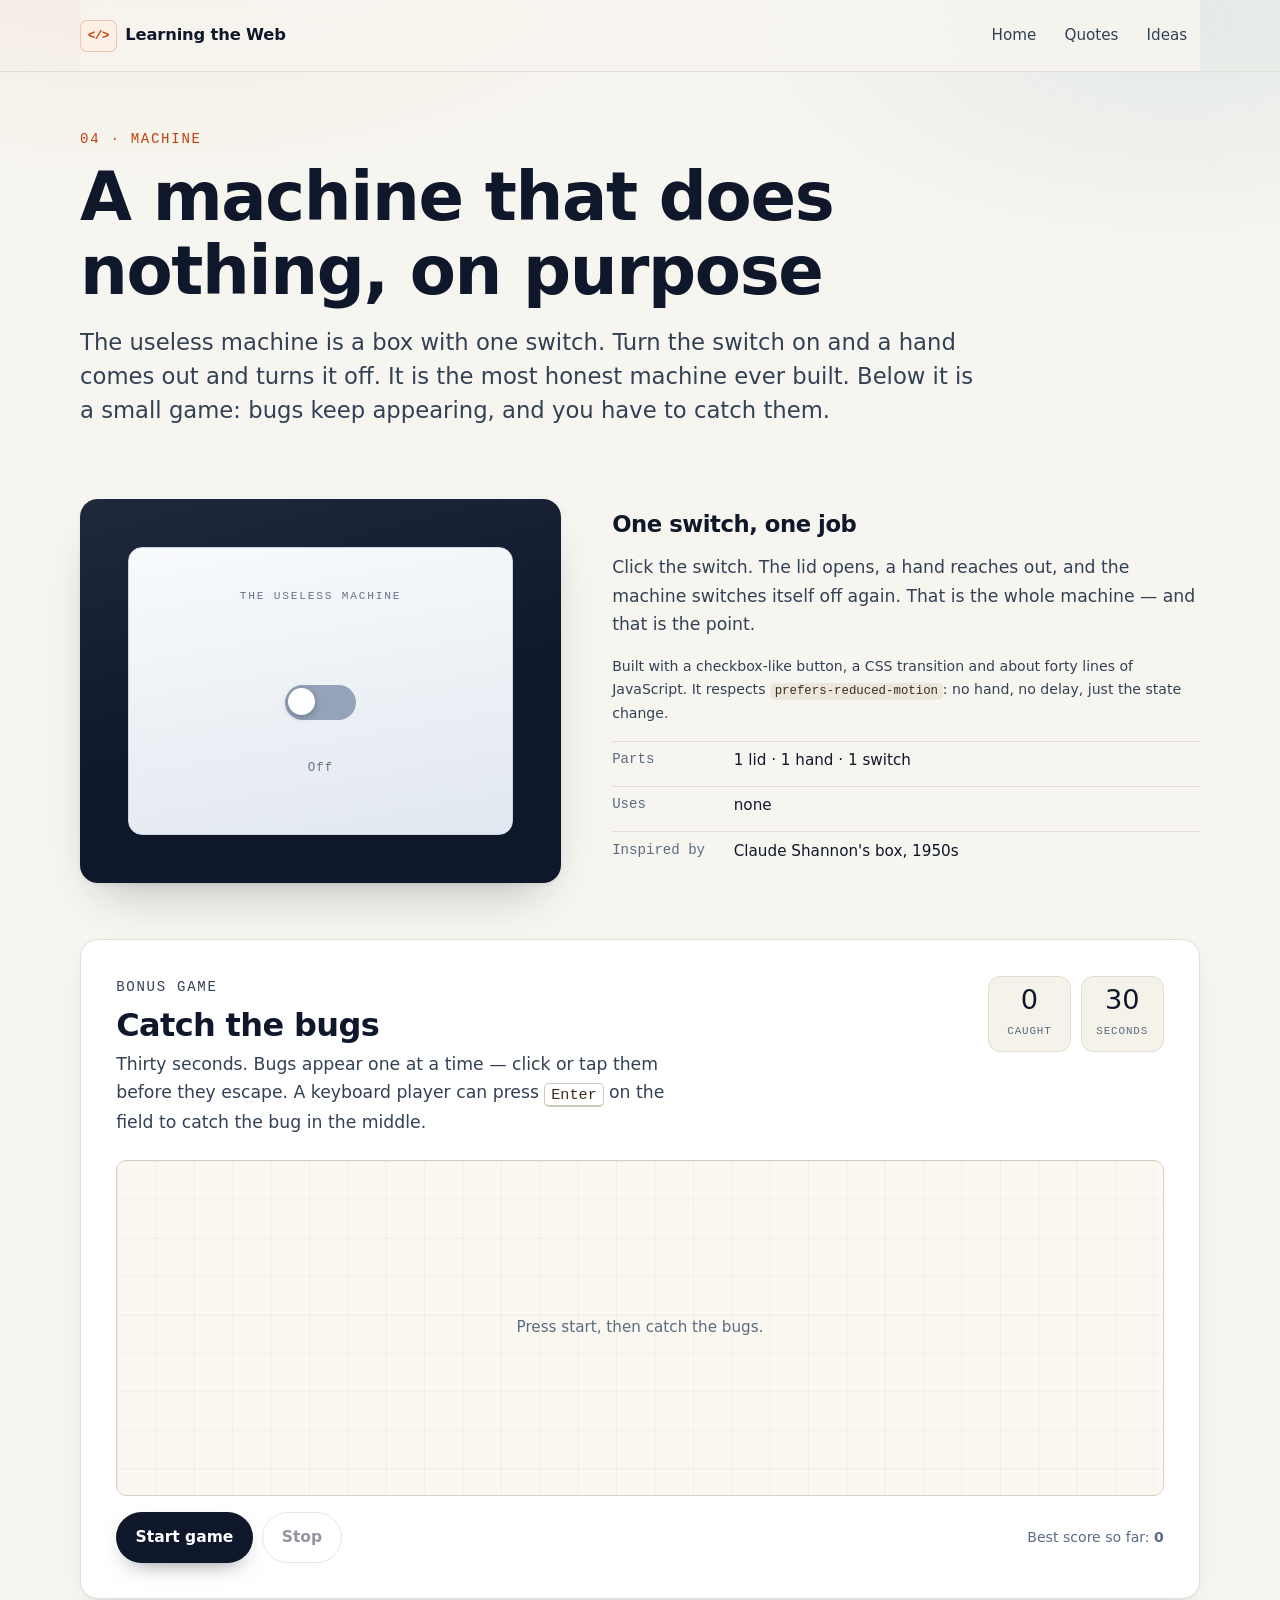
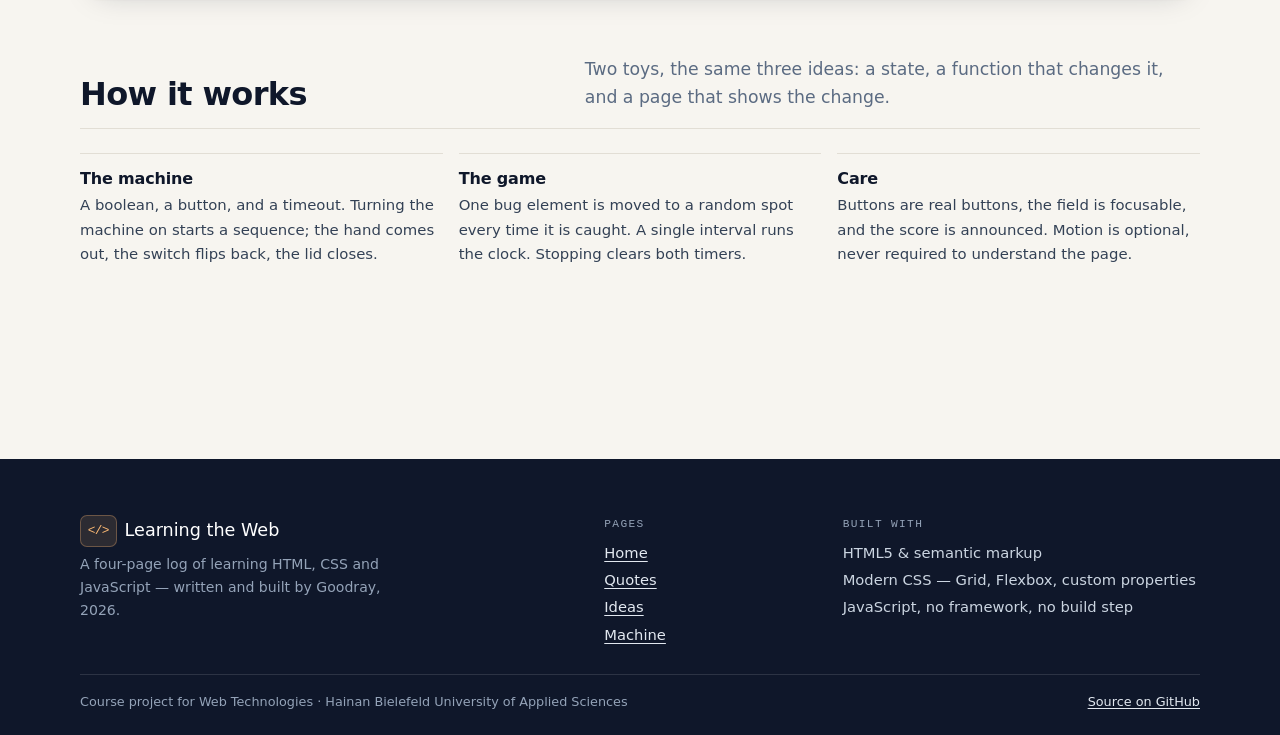
==== commit db166666: "Build the useless machine: a switch, a lid and a hand that turns it off" ====
--- a/machine.html
+++ b/machine.html
@@ -12,8 +12,8 @@
   <meta property="og:site_name" content="Learning the Web">
   <meta property="og:title" content="The useless machine — Learning the Web">
   <meta property="og:description" content="A minimal useless machine that switches itself off, and a small game where you catch bugs before they escape.">
-  <meta property="og:url" content="https://goodray111.github.io/Agnb666/machine.html">
-  <meta property="og:image" content="https://goodray111.github.io/Agnb666/images/cover.png">
+  <meta property="og:url" content="https://goodray111.github.io/my-site/machine.html">
+  <meta property="og:image" content="https://goodray111.github.io/my-site/images/cover.png">
   <meta property="og:image:width" content="1200">
   <meta property="og:image:height" content="630">
   <meta name="twitter:card" content="summary_large_image">
@@ -35,7 +35,6 @@
         <a class="brand" href="index.html"><span class="brand-mark">&lt;/&gt;</span> Learning the Web</a>
         <ul class="nav-menu is-open">
           <li><a href="index.html">Home</a></li>
-          <li><a href="notes.html">Notes</a></li>
           <li><a href="quotes.html">Quotes</a></li>
           <li><a href="project.html">Ideas</a></li>
           <li><a href="machine.html">Machine</a></li>
@@ -136,13 +135,12 @@
     <div class="wrap foot-grid">
       <div>
         <p class="foot-brand"><span class="brand-mark" aria-hidden="true">&lt;/&gt;</span> Learning the Web</p>
-        <p class="fine">A five-page log of learning HTML, CSS and JavaScript — written and built by Goodray, 2026.</p>
+        <p class="fine">A four-page log of learning HTML, CSS and JavaScript — written and built by Goodray, 2026.</p>
       </div>
       <nav aria-label="Footer">
         <p class="foot-head">Pages</p>
         <ul class="foot-links">
           <li><a href="index.html">Home</a></li>
-          <li><a href="notes.html">Notes</a></li>
           <li><a href="quotes.html">Quotes</a></li>
           <li><a href="project.html">Ideas</a></li>
           <li><a href="machine.html">Machine</a></li>
@@ -159,10 +157,10 @@
     </div>
     <div class="wrap foot-legal">
       <p>Course project for Web Technologies · Hainan Bielefeld University of Applied Sciences</p>
-      <p><a href="https://github.com/Goodray111/AgnB666">Source on GitHub</a></p>
+      <p><a href="https://github.com/Goodray111/my-site">Source on GitHub</a></p>
     </div>
   </footer>
-  <script defer src="js/main.js"></script>
+  
   <script defer src="js/machine.js"></script>
 </body>
 </html>
--- a/css/style.css
+++ b/css/style.css
@@ -1,12 +1,3 @@
-/* ==========================================================================
-   Learning the Web — one stylesheet for four pages
-   1. Tokens        5. Home
-   2. Base          6. Quotes
-   3. Navigation    7. Ideas
-   4. Layout        8. Machine
-                    9. Footer, motion, print
-   ========================================================================== */
-
 /* 1. Tokens ---------------------------------------------------------------- */
 :root {
   --ink: #0f172a;
@@ -646,7 +637,7 @@
 }
 .steps strong { color: var(--ink); }
 
-/* 8. Machine --------------------------------------------------------------- */
+/* 8. Machine/* 8. Machine --------------------------------------------------------------- */
 .machine {
   display: grid;
   grid-template-columns: minmax(0, .9fr) minmax(0, 1.1fr);
@@ -866,98 +857,6 @@
   main { padding-block: var(--space-5) var(--space-6); }
 }
 
-/* 8b. Shared motion + back-to-top ----------------------------------------- */
-.js .reveal {
-  opacity: 0;
-  transform: translateY(14px);
-  transition: opacity .5s var(--ease), transform .5s var(--ease);
-}
-.js .reveal.is-revealed { opacity: 1; transform: none; }
-
-.to-top {
-  position: fixed;
-  right: 1.6rem;
-  bottom: 1.6rem;
-  z-index: 60;
-  font: inherit;
-  font-size: .82rem;
-  font-weight: 600;
-  color: var(--ink);
-  background: #fff;
-  border: 1px solid var(--line-strong);
-  border-radius: 999px;
-  padding: .55rem .9rem;
-  cursor: pointer;
-  box-shadow: var(--shadow);
-}
-.to-top:hover { border-color: var(--ink); }
-
-
-/* 8c. Notes ---------------------------------------------------------------- */
-.read-progress {
-  position: fixed;
-  left: 0;
-  right: 0;
-  top: 0;
-  height: 3px;
-  z-index: 70;
-  background: transparent;
-  pointer-events: none;
-}
-.read-progress span {
-  display: block;
-  height: 100%;
-  background: linear-gradient(90deg, var(--accent), var(--gold));
-  transform: scaleX(0);
-  transform-origin: 0 50%;
-  transition: transform .08s linear;
-}
-
-.notes { display: grid; gap: var(--space-5); max-width: 74ch; }
-.note-entry {
-  background: var(--card);
-  border: 1px solid var(--line);
-  border-radius: var(--radius);
-  padding: clamp(1.1rem, 3vw, 1.8rem);
-  box-shadow: var(--shadow);
-}
-.note-entry.is-read { border-color: rgba(21, 128, 61, .35); }
-.note-head { position: relative; padding-right: 7.5rem; }
-.note-head h2 { font-size: var(--step-2); margin-bottom: .5rem; }
-.note-date {
-  font-family: var(--font-mono);
-  font-size: var(--step--1);
-  letter-spacing: .05em;
-  color: var(--muted);
-  margin-bottom: .3rem;
-}
-.note-tags { display: flex; flex-wrap: wrap; gap: .3rem; margin: 0 0 var(--space-3); }
-.note-read {
-  position: absolute;
-  right: 0;
-  top: 1.7rem;
-  font: inherit;
-  font-size: .8rem;
-  font-weight: 600;
-  color: var(--ink-soft);
-  background: #fff;
-  border: 1px solid var(--line-strong);
-  border-radius: 999px;
-  padding: .35rem .75rem;
-  cursor: pointer;
-}
-.note-read:hover { border-color: var(--ink); color: var(--ink); }
-.note-read[aria-pressed="true"] { background: var(--leaf-wash); border-color: rgba(21, 128, 61, .35); color: #166534; }
-.note-entry p, .note-entry li { color: var(--ink-soft); }
-.note-entry ol { padding-left: 1.2rem; }
-.note-meta { margin-top: var(--space-3); padding-top: var(--space-2); border-top: 1px solid var(--line); font-size: var(--step--1); color: var(--muted); }
-.read-min { font-weight: 600; color: var(--ink-soft); }
-
-@media (max-width: 46rem) {
-  .note-head { padding-right: 0; }
-  .note-read { position: static; margin-bottom: var(--space-3); }
-}
-
 /* 9. Footer, motion, print ------------------------------------------------ */
 .site-foot {
   margin-top: var(--space-7);
@@ -998,10 +897,6 @@
   .foot-grid { grid-template-columns: 1fr; }
 }
 
-@media (max-width: 30rem) {
-  .to-top { right: 1rem; bottom: 1rem; }
-}
-
 @media (prefers-reduced-motion: reduce) {
   *, *::before, *::after {
     animation-duration: .001ms !important;
--- a/css/style.css
+++ b/css/style.css
@@ -1,12 +1,3 @@
-/* ==========================================================================
-   Learning the Web — one stylesheet for four pages
-   1. Tokens        5. Home
-   2. Base          6. Quotes
-   3. Navigation    7. Ideas
-   4. Layout        8. Machine
-                    9. Footer, motion, print
-   ========================================================================== */
-
 /* 1. Tokens ---------------------------------------------------------------- */
 :root {
   --ink: #0f172a;
@@ -646,7 +637,7 @@
 }
 .steps strong { color: var(--ink); }
 
-/* 8. Machine --------------------------------------------------------------- */
+/* 8. Machine/* 8. Machine --------------------------------------------------------------- */
 .machine {
   display: grid;
   grid-template-columns: minmax(0, .9fr) minmax(0, 1.1fr);
@@ -866,98 +857,6 @@
   main { padding-block: var(--space-5) var(--space-6); }
 }
 
-/* 8b. Shared motion + back-to-top ----------------------------------------- */
-.js .reveal {
-  opacity: 0;
-  transform: translateY(14px);
-  transition: opacity .5s var(--ease), transform .5s var(--ease);
-}
-.js .reveal.is-revealed { opacity: 1; transform: none; }
-
-.to-top {
-  position: fixed;
-  right: 1.6rem;
-  bottom: 1.6rem;
-  z-index: 60;
-  font: inherit;
-  font-size: .82rem;
-  font-weight: 600;
-  color: var(--ink);
-  background: #fff;
-  border: 1px solid var(--line-strong);
-  border-radius: 999px;
-  padding: .55rem .9rem;
-  cursor: pointer;
-  box-shadow: var(--shadow);
-}
-.to-top:hover { border-color: var(--ink); }
-
-
-/* 8c. Notes ---------------------------------------------------------------- */
-.read-progress {
-  position: fixed;
-  left: 0;
-  right: 0;
-  top: 0;
-  height: 3px;
-  z-index: 70;
-  background: transparent;
-  pointer-events: none;
-}
-.read-progress span {
-  display: block;
-  height: 100%;
-  background: linear-gradient(90deg, var(--accent), var(--gold));
-  transform: scaleX(0);
-  transform-origin: 0 50%;
-  transition: transform .08s linear;
-}
-
-.notes { display: grid; gap: var(--space-5); max-width: 74ch; }
-.note-entry {
-  background: var(--card);
-  border: 1px solid var(--line);
-  border-radius: var(--radius);
-  padding: clamp(1.1rem, 3vw, 1.8rem);
-  box-shadow: var(--shadow);
-}
-.note-entry.is-read { border-color: rgba(21, 128, 61, .35); }
-.note-head { position: relative; padding-right: 7.5rem; }
-.note-head h2 { font-size: var(--step-2); margin-bottom: .5rem; }
-.note-date {
-  font-family: var(--font-mono);
-  font-size: var(--step--1);
-  letter-spacing: .05em;
-  color: var(--muted);
-  margin-bottom: .3rem;
-}
-.note-tags { display: flex; flex-wrap: wrap; gap: .3rem; margin: 0 0 var(--space-3); }
-.note-read {
-  position: absolute;
-  right: 0;
-  top: 1.7rem;
-  font: inherit;
-  font-size: .8rem;
-  font-weight: 600;
-  color: var(--ink-soft);
-  background: #fff;
-  border: 1px solid var(--line-strong);
-  border-radius: 999px;
-  padding: .35rem .75rem;
-  cursor: pointer;
-}
-.note-read:hover { border-color: var(--ink); color: var(--ink); }
-.note-read[aria-pressed="true"] { background: var(--leaf-wash); border-color: rgba(21, 128, 61, .35); color: #166534; }
-.note-entry p, .note-entry li { color: var(--ink-soft); }
-.note-entry ol { padding-left: 1.2rem; }
-.note-meta { margin-top: var(--space-3); padding-top: var(--space-2); border-top: 1px solid var(--line); font-size: var(--step--1); color: var(--muted); }
-.read-min { font-weight: 600; color: var(--ink-soft); }
-
-@media (max-width: 46rem) {
-  .note-head { padding-right: 0; }
-  .note-read { position: static; margin-bottom: var(--space-3); }
-}
-
 /* 9. Footer, motion, print ------------------------------------------------ */
 .site-foot {
   margin-top: var(--space-7);
@@ -998,10 +897,6 @@
   .foot-grid { grid-template-columns: 1fr; }
 }
 
-@media (max-width: 30rem) {
-  .to-top { right: 1rem; bottom: 1rem; }
-}
-
 @media (prefers-reduced-motion: reduce) {
   *, *::before, *::after {
     animation-duration: .001ms !important;
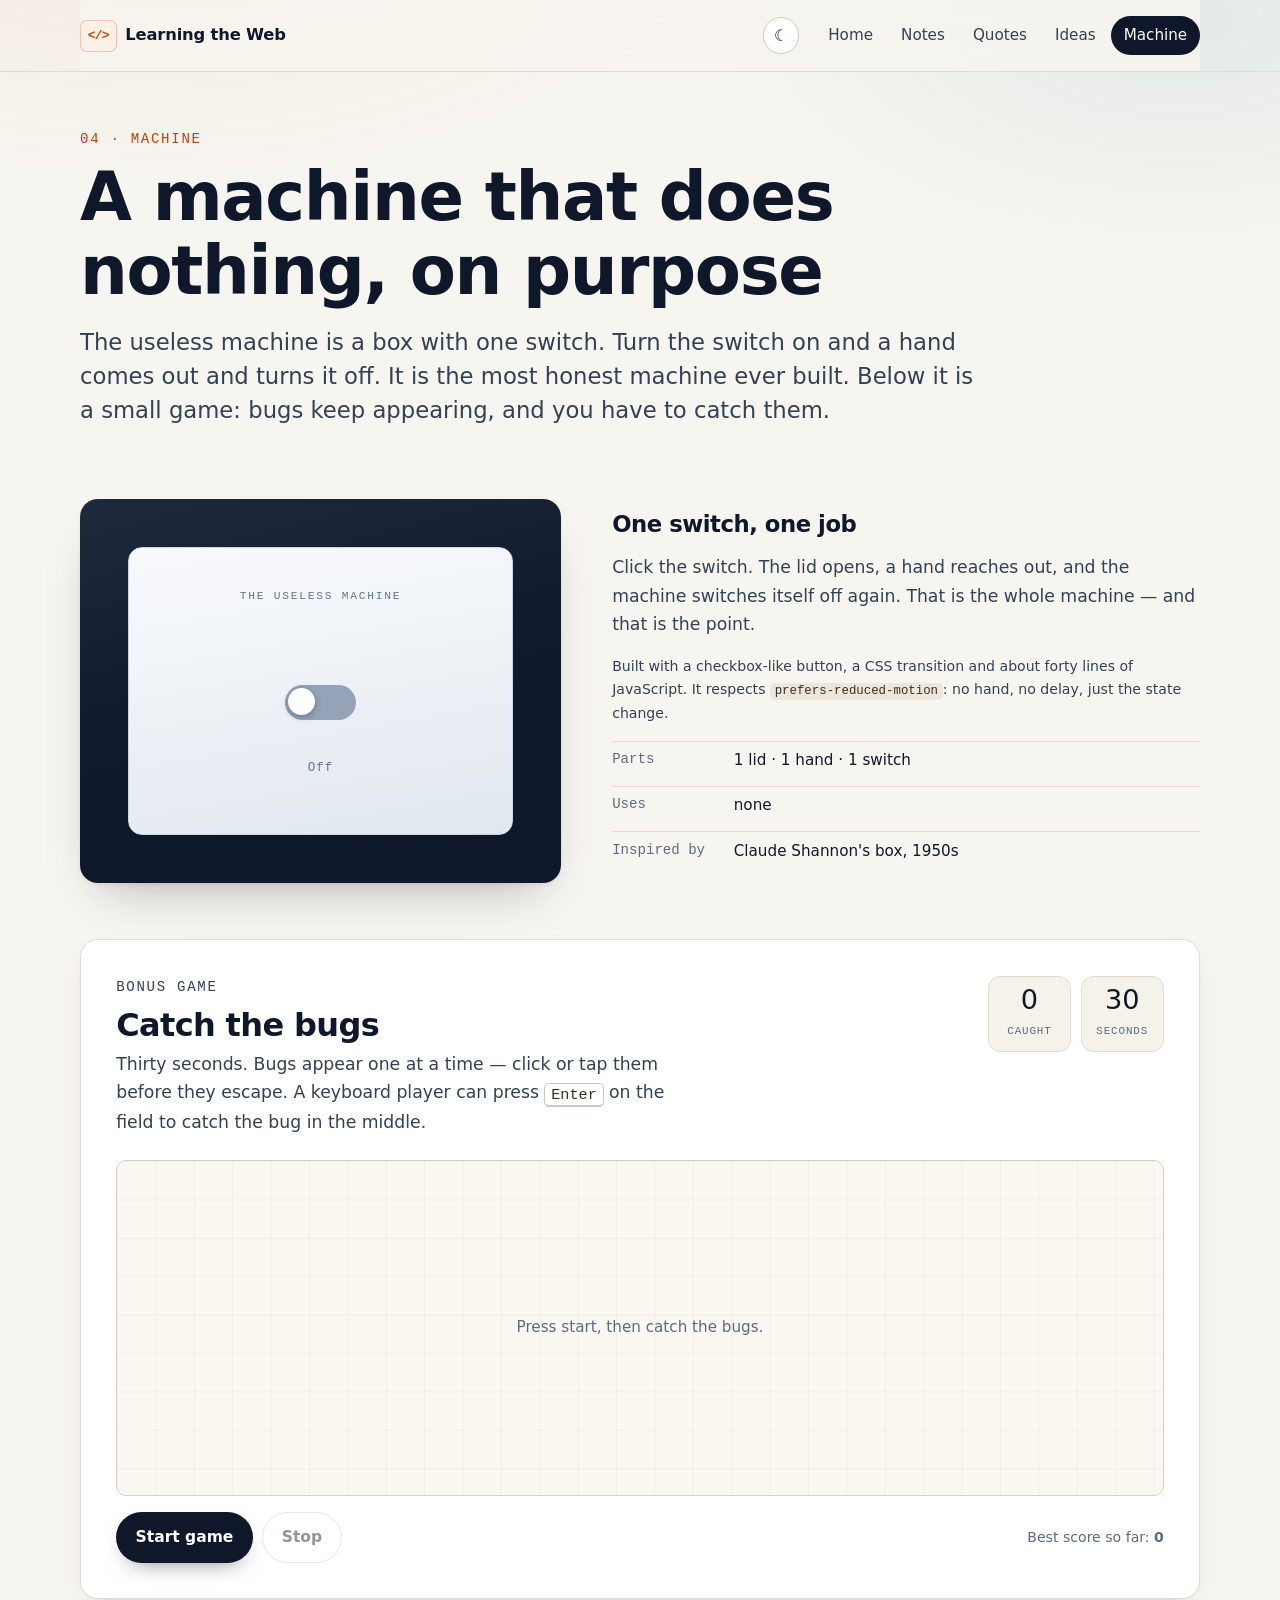
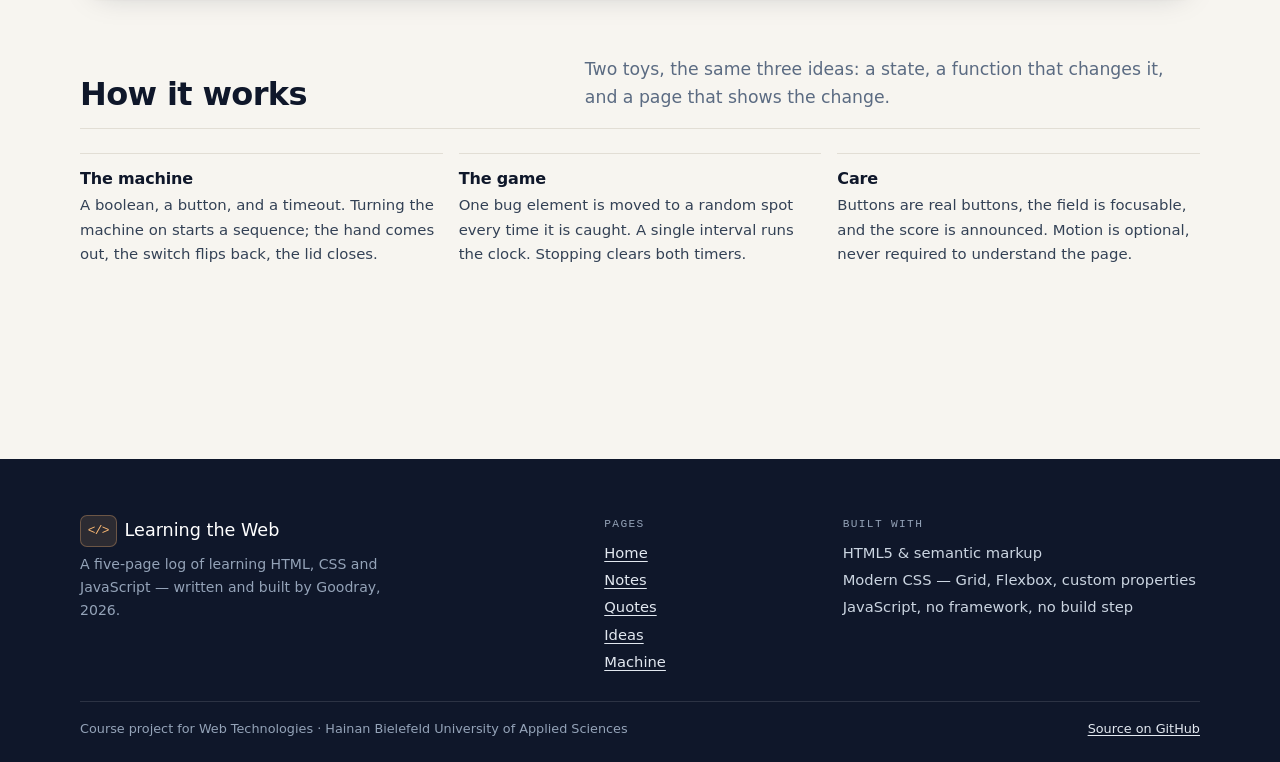
==== commit fab8fbe3: "Add a dark theme with a remembered choice and a light/dark toggle in the header" ====
--- a/machine.html
+++ b/machine.html
@@ -12,8 +12,8 @@
   <meta property="og:site_name" content="Learning the Web">
   <meta property="og:title" content="The useless machine — Learning the Web">
   <meta property="og:description" content="A minimal useless machine that switches itself off, and a small game where you catch bugs before they escape.">
-  <meta property="og:url" content="https://goodray111.github.io/my-site/machine.html">
-  <meta property="og:image" content="https://goodray111.github.io/my-site/images/cover.png">
+  <meta property="og:url" content="https://goodray111.github.io/Agnb666/machine.html">
+  <meta property="og:image" content="https://goodray111.github.io/Agnb666/images/cover.png">
   <meta property="og:image:width" content="1200">
   <meta property="og:image:height" content="630">
   <meta name="twitter:card" content="summary_large_image">
@@ -22,6 +22,7 @@
   <link rel="apple-touch-icon" href="images/icons/apple-touch-icon.png">
   <script>document.documentElement.classList.remove('no-js');document.documentElement.classList.add('js');</script>
   <link rel="preload" href="css/style.css" as="style">
+  <script>(function(){try{var t=localStorage.getItem("theme");if(t!=="dark"&&t!=="light"){t=window.matchMedia("(prefers-color-scheme: dark)").matches?"dark":"light";}document.documentElement.setAttribute("data-theme",t);document.documentElement.style.colorScheme=t;}catch(e){}})();</script>
   <link rel="stylesheet" href="css/style.css">
   <script defer src="js/nav.js"></script>
 </head>
@@ -35,6 +36,7 @@
         <a class="brand" href="index.html"><span class="brand-mark">&lt;/&gt;</span> Learning the Web</a>
         <ul class="nav-menu is-open">
           <li><a href="index.html">Home</a></li>
+          <li><a href="notes.html">Notes</a></li>
           <li><a href="quotes.html">Quotes</a></li>
           <li><a href="project.html">Ideas</a></li>
           <li><a href="machine.html">Machine</a></li>
@@ -135,12 +137,13 @@
     <div class="wrap foot-grid">
       <div>
         <p class="foot-brand"><span class="brand-mark" aria-hidden="true">&lt;/&gt;</span> Learning the Web</p>
-        <p class="fine">A four-page log of learning HTML, CSS and JavaScript — written and built by Goodray, 2026.</p>
+        <p class="fine">A five-page log of learning HTML, CSS and JavaScript — written and built by Goodray, 2026.</p>
       </div>
       <nav aria-label="Footer">
         <p class="foot-head">Pages</p>
         <ul class="foot-links">
           <li><a href="index.html">Home</a></li>
+          <li><a href="notes.html">Notes</a></li>
           <li><a href="quotes.html">Quotes</a></li>
           <li><a href="project.html">Ideas</a></li>
           <li><a href="machine.html">Machine</a></li>
@@ -157,10 +160,11 @@
     </div>
     <div class="wrap foot-legal">
       <p>Course project for Web Technologies · Hainan Bielefeld University of Applied Sciences</p>
-      <p><a href="https://github.com/Goodray111/my-site">Source on GitHub</a></p>
+      <p><a href="https://github.com/Goodray111/AgnB666">Source on GitHub</a></p>
     </div>
   </footer>
-  
+  <script defer src="js/main.js"></script>
+  <script defer src="js/theme.js"></script>
   <script defer src="js/machine.js"></script>
 </body>
 </html>
--- a/css/style.css
+++ b/css/style.css
@@ -1,3 +1,12 @@
+/* ==========================================================================
+   Learning the Web — one stylesheet for four pages
+   1. Tokens        5. Home
+   2. Base          6. Quotes
+   3. Navigation    7. Ideas
+   4. Layout        8. Machine
+                    9. Footer, motion, print
+   ========================================================================== */
+
 /* 1. Tokens ---------------------------------------------------------------- */
 :root {
   --ink: #0f172a;
@@ -44,6 +53,87 @@
   --ease: cubic-bezier(.2, .7, .3, 1);
 }
 
+
+/* 1b. Dark theme ----------------------------------------------------------- */
+html[data-theme="dark"] {
+  --ink: #e7edf5;
+  --ink-soft: #c2cbd8;
+  --muted: #8d9aab;
+  --paper: #0d1117;
+  --card: #151c26;
+  --line: #27313f;
+  --line-strong: #3a4759;
+  --accent: #fb923c;
+  --accent-ink: #fdba74;
+  --accent-wash: #2a1a0e;
+  --sea: #67e8f9;
+  --sea-wash: #0b2b33;
+  --leaf: #86efac;
+  --leaf-wash: #10261a;
+  --gold: #fcd34d;
+  --gold-wash: #2a2210;
+  --shadow: 0 1px 2px rgba(0, 0, 0, .4), 0 10px 30px -18px rgba(0, 0, 0, .8);
+  --shadow-lift: 0 2px 4px rgba(0, 0, 0, .5), 0 24px 48px -24px rgba(0, 0, 0, .9);
+  color-scheme: dark;
+}
+html[data-theme="dark"] body::before {
+  background:
+    radial-gradient(60rem 30rem at 12% -12%, rgba(251, 146, 60, .10), transparent 60%),
+    radial-gradient(50rem 26rem at 92% 2%, rgba(103, 232, 249, .08), transparent 58%);
+}
+html[data-theme="dark"] .site-nav .nav-inner { background: rgba(13, 17, 23, .82); }
+html[data-theme="dark"] .nav-menu a:hover { background: #1c2532; }
+html[data-theme="dark"] .nav-menu a[aria-current="page"] { background: #e7edf5; color: #0d1117; }
+html[data-theme="dark"] .nav-toggle,
+html[data-theme="dark"] .chip,
+html[data-theme="dark"] .field input,
+html[data-theme="dark"] .field select,
+html[data-theme="dark"] .quote-fav,
+html[data-theme="dark"] .note-read,
+html[data-theme="dark"] .to-top,
+html[data-theme="dark"] .idea-more,
+html[data-theme="dark"] .idea-dialog-close button { background: #1b2431; color: var(--ink); }
+html[data-theme="dark"] .chip.is-active { background: #e7edf5; color: #0d1117; border-color: #e7edf5; }
+html[data-theme="dark"] .chip-count { background: rgba(231, 237, 245, .14); }
+html[data-theme="dark"] .tags li,
+html[data-theme="dark"] code,
+html[data-theme="dark"] kbd { background: #202a37; color: #ffd9b8; }
+html[data-theme="dark"] .card--about { background: linear-gradient(160deg, #171f2a, #1b1a16); }
+html[data-theme="dark"] .game-field {
+  background:
+    linear-gradient(rgba(231, 237, 245, .05) 1px, transparent 1px) 0 0 / 100% 2.4rem,
+    linear-gradient(90deg, rgba(231, 237, 245, .05) 1px, transparent 1px) 0 0 / 2.4rem 100%,
+    #10161f;
+  border-color: #2c3746;
+}
+html[data-theme="dark"] .quote { background: var(--card); }
+html[data-theme="dark"] .random-card { background: #0a0f16; }
+html[data-theme="dark"] .foot-legal,
+html[data-theme="dark"] .site-foot { background: #080c11; }
+html[data-theme="dark"] .idea-dialog { background: var(--card); }
+html[data-theme="dark"] .btn-primary { background: #e7edf5; color: #0d1117; }
+html[data-theme="dark"] .btn-primary:hover { background: #fff; color: #0d1117; }
+html[data-theme="dark"] .btn-ghost { color: var(--ink); border-color: var(--line-strong); }
+html[data-theme="dark"] .quote-fav[aria-pressed="true"] { background: #3f1622; }
+html[data-theme="dark"] .note-read[aria-pressed="true"] { background: #10261a; }
+html[data-theme="dark"] .brand-mark { background: rgba(251, 146, 60, .12); }
+
+.theme-toggle {
+  display: inline-flex;
+  align-items: center;
+  justify-content: center;
+  width: 2.3rem;
+  height: 2.3rem;
+  border-radius: 50%;
+  border: 1px solid var(--line-strong);
+  background: #fff;
+  color: var(--ink);
+  font-size: 1rem;
+  cursor: pointer;
+  margin-left: .3rem;
+}
+.theme-toggle:hover { border-color: var(--ink); }
+
 /* 2. Base ------------------------------------------------------------------ */
 *, *::before, *::after { box-sizing: border-box; }
 
@@ -565,6 +655,46 @@
 .note h3 { font-size: 1rem; margin-bottom: .35rem; }
 .note p { color: var(--ink-soft); font-size: .93rem; }
 
+
+.quote { position: relative; padding-right: 3.4rem; }
+.quote-fav {
+  position: absolute;
+  top: .9rem;
+  right: .9rem;
+  width: 2rem;
+  height: 2rem;
+  display: grid;
+  place-items: center;
+  background: #fff;
+  border: 1px solid var(--line);
+  border-radius: 50%;
+  color: #c3bbae;
+  font-size: 1rem;
+  line-height: 1;
+  cursor: pointer;
+  transition: color .15s, border-color .15s, transform .15s;
+}
+.quote-fav:hover { color: var(--accent); border-color: var(--accent); transform: scale(1.08); }
+.quote-fav[aria-pressed="true"] { color: #e11d48; border-color: rgba(225, 29, 72, .35); background: #fff1f2; }
+.quote.is-fav { border-color: rgba(225, 29, 72, .28); }
+.chip--fav { display: inline-flex; align-items: center; gap: .35rem; }
+.chip-heart { color: #e11d48; font-size: .9rem; }
+.chip-count {
+  font-family: var(--font-mono);
+  font-size: .72rem;
+  background: rgba(15, 23, 42, .08);
+  border-radius: 999px;
+  padding: .05rem .35rem;
+}
+.chip.is-active .chip-count { background: rgba(255, 255, 255, .22); color: #fff; }
+.visually-hidden {
+  position: absolute !important;
+  width: 1px; height: 1px;
+  margin: -1px; padding: 0; border: 0;
+  clip: rect(0 0 0 0); clip-path: inset(50%);
+  overflow: hidden; white-space: nowrap;
+}
+
 /* 7. Ideas ----------------------------------------------------------------- */
 .idea-grid {
   display: grid;
@@ -637,7 +767,73 @@
 }
 .steps strong { color: var(--ink); }
 
-/* 8. Machine/* 8. Machine --------------------------------------------------------------- */
+
+.idea-more {
+  align-self: flex-start;
+  margin-top: .2rem;
+  font: inherit;
+  font-size: .82rem;
+  font-weight: 600;
+  color: var(--accent-ink);
+  background: var(--accent-wash);
+  border: 1px solid rgba(194, 65, 12, .22);
+  border-radius: 999px;
+  padding: .38rem .8rem;
+  cursor: pointer;
+  transition: background .15s, border-color .15s;
+}
+.idea-more:hover { background: #fbe3d4; border-color: var(--accent); }
+.idea.is-chosen { border-color: rgba(21, 128, 61, .45); box-shadow: 0 0 0 1px rgba(21, 128, 61, .18) inset; }
+.idea.is-chosen::after {
+  content: "next up";
+  position: absolute;
+  top: -0.6rem;
+  left: 1rem;
+  font-family: var(--font-mono);
+  font-size: .66rem;
+  letter-spacing: .08em;
+  text-transform: uppercase;
+  color: #166534;
+  background: var(--leaf-wash);
+  border: 1px solid rgba(21, 128, 61, .3);
+  border-radius: 999px;
+  padding: .1rem .45rem;
+}
+.idea { position: relative; }
+
+.idea-dialog {
+  width: min(38rem, calc(100vw - 2rem));
+  border: 1px solid var(--line-strong);
+  border-radius: var(--radius);
+  padding: 0;
+  background: var(--card);
+  color: var(--ink);
+  box-shadow: var(--shadow-lift);
+}
+.idea-dialog::backdrop { background: rgba(15, 23, 42, .55); backdrop-filter: blur(3px); }
+.idea-dialog-body { padding: clamp(1.2rem, 3vw, 2rem); }
+.idea-dialog-body h2 { font-size: var(--step-2); margin-bottom: .6rem; }
+.idea-dialog-body h3 { font-size: 1rem; margin: 1.2rem 0 .4rem; }
+.idea-dialog-desc { color: var(--ink-soft); }
+.idea-dialog-steps { padding-left: 1.2rem; margin: 0 0 .8rem; }
+.idea-dialog-steps li { color: var(--ink-soft); margin: .35rem 0; }
+.idea-dialog-skills { font-size: var(--step--1); color: var(--muted); font-family: var(--font-mono); }
+.idea-dialog-actions { display: flex; flex-wrap: wrap; gap: .6rem; margin-top: 1.2rem; }
+.idea-dialog-state { margin: .8rem 0 0; font-size: var(--step--1); color: var(--leaf); min-height: 1.2em; }
+.idea-dialog-close { position: absolute; top: .7rem; right: .7rem; }
+.idea-dialog-close button {
+  width: 2.2rem; height: 2.2rem;
+  border-radius: 50%;
+  border: 1px solid var(--line);
+  background: #fff;
+  color: var(--ink-soft);
+  font-size: 1.2rem;
+  line-height: 1;
+  cursor: pointer;
+}
+.idea-dialog-close button:hover { border-color: var(--ink); color: var(--ink); }
+
+/* 8. Machine --------------------------------------------------------------- */
 .machine {
   display: grid;
   grid-template-columns: minmax(0, .9fr) minmax(0, 1.1fr);
@@ -857,6 +1053,98 @@
   main { padding-block: var(--space-5) var(--space-6); }
 }
 
+/* 8b. Shared motion + back-to-top ----------------------------------------- */
+.js .reveal {
+  opacity: 0;
+  transform: translateY(14px);
+  transition: opacity .5s var(--ease), transform .5s var(--ease);
+}
+.js .reveal.is-revealed { opacity: 1; transform: none; }
+
+.to-top {
+  position: fixed;
+  right: 1.6rem;
+  bottom: 1.6rem;
+  z-index: 60;
+  font: inherit;
+  font-size: .82rem;
+  font-weight: 600;
+  color: var(--ink);
+  background: #fff;
+  border: 1px solid var(--line-strong);
+  border-radius: 999px;
+  padding: .55rem .9rem;
+  cursor: pointer;
+  box-shadow: var(--shadow);
+}
+.to-top:hover { border-color: var(--ink); }
+
+
+/* 8c. Notes ---------------------------------------------------------------- */
+.read-progress {
+  position: fixed;
+  left: 0;
+  right: 0;
+  top: 0;
+  height: 3px;
+  z-index: 70;
+  background: transparent;
+  pointer-events: none;
+}
+.read-progress span {
+  display: block;
+  height: 100%;
+  background: linear-gradient(90deg, var(--accent), var(--gold));
+  transform: scaleX(0);
+  transform-origin: 0 50%;
+  transition: transform .08s linear;
+}
+
+.notes { display: grid; gap: var(--space-5); max-width: 74ch; }
+.note-entry {
+  background: var(--card);
+  border: 1px solid var(--line);
+  border-radius: var(--radius);
+  padding: clamp(1.1rem, 3vw, 1.8rem);
+  box-shadow: var(--shadow);
+}
+.note-entry.is-read { border-color: rgba(21, 128, 61, .35); }
+.note-head { position: relative; padding-right: 7.5rem; }
+.note-head h2 { font-size: var(--step-2); margin-bottom: .5rem; }
+.note-date {
+  font-family: var(--font-mono);
+  font-size: var(--step--1);
+  letter-spacing: .05em;
+  color: var(--muted);
+  margin-bottom: .3rem;
+}
+.note-tags { display: flex; flex-wrap: wrap; gap: .3rem; margin: 0 0 var(--space-3); }
+.note-read {
+  position: absolute;
+  right: 0;
+  top: 1.7rem;
+  font: inherit;
+  font-size: .8rem;
+  font-weight: 600;
+  color: var(--ink-soft);
+  background: #fff;
+  border: 1px solid var(--line-strong);
+  border-radius: 999px;
+  padding: .35rem .75rem;
+  cursor: pointer;
+}
+.note-read:hover { border-color: var(--ink); color: var(--ink); }
+.note-read[aria-pressed="true"] { background: var(--leaf-wash); border-color: rgba(21, 128, 61, .35); color: #166534; }
+.note-entry p, .note-entry li { color: var(--ink-soft); }
+.note-entry ol { padding-left: 1.2rem; }
+.note-meta { margin-top: var(--space-3); padding-top: var(--space-2); border-top: 1px solid var(--line); font-size: var(--step--1); color: var(--muted); }
+.read-min { font-weight: 600; color: var(--ink-soft); }
+
+@media (max-width: 46rem) {
+  .note-head { padding-right: 0; }
+  .note-read { position: static; margin-bottom: var(--space-3); }
+}
+
 /* 9. Footer, motion, print ------------------------------------------------ */
 .site-foot {
   margin-top: var(--space-7);
@@ -897,6 +1185,10 @@
   .foot-grid { grid-template-columns: 1fr; }
 }
 
+@media (max-width: 30rem) {
+  .to-top { right: 1rem; bottom: 1rem; }
+}
+
 @media (prefers-reduced-motion: reduce) {
   *, *::before, *::after {
     animation-duration: .001ms !important;
--- a/css/style.css
+++ b/css/style.css
@@ -1,3 +1,12 @@
+/* ==========================================================================
+   Learning the Web — one stylesheet for four pages
+   1. Tokens        5. Home
+   2. Base          6. Quotes
+   3. Navigation    7. Ideas
+   4. Layout        8. Machine
+                    9. Footer, motion, print
+   ========================================================================== */
+
 /* 1. Tokens ---------------------------------------------------------------- */
 :root {
   --ink: #0f172a;
@@ -44,6 +53,87 @@
   --ease: cubic-bezier(.2, .7, .3, 1);
 }
 
+
+/* 1b. Dark theme ----------------------------------------------------------- */
+html[data-theme="dark"] {
+  --ink: #e7edf5;
+  --ink-soft: #c2cbd8;
+  --muted: #8d9aab;
+  --paper: #0d1117;
+  --card: #151c26;
+  --line: #27313f;
+  --line-strong: #3a4759;
+  --accent: #fb923c;
+  --accent-ink: #fdba74;
+  --accent-wash: #2a1a0e;
+  --sea: #67e8f9;
+  --sea-wash: #0b2b33;
+  --leaf: #86efac;
+  --leaf-wash: #10261a;
+  --gold: #fcd34d;
+  --gold-wash: #2a2210;
+  --shadow: 0 1px 2px rgba(0, 0, 0, .4), 0 10px 30px -18px rgba(0, 0, 0, .8);
+  --shadow-lift: 0 2px 4px rgba(0, 0, 0, .5), 0 24px 48px -24px rgba(0, 0, 0, .9);
+  color-scheme: dark;
+}
+html[data-theme="dark"] body::before {
+  background:
+    radial-gradient(60rem 30rem at 12% -12%, rgba(251, 146, 60, .10), transparent 60%),
+    radial-gradient(50rem 26rem at 92% 2%, rgba(103, 232, 249, .08), transparent 58%);
+}
+html[data-theme="dark"] .site-nav .nav-inner { background: rgba(13, 17, 23, .82); }
+html[data-theme="dark"] .nav-menu a:hover { background: #1c2532; }
+html[data-theme="dark"] .nav-menu a[aria-current="page"] { background: #e7edf5; color: #0d1117; }
+html[data-theme="dark"] .nav-toggle,
+html[data-theme="dark"] .chip,
+html[data-theme="dark"] .field input,
+html[data-theme="dark"] .field select,
+html[data-theme="dark"] .quote-fav,
+html[data-theme="dark"] .note-read,
+html[data-theme="dark"] .to-top,
+html[data-theme="dark"] .idea-more,
+html[data-theme="dark"] .idea-dialog-close button { background: #1b2431; color: var(--ink); }
+html[data-theme="dark"] .chip.is-active { background: #e7edf5; color: #0d1117; border-color: #e7edf5; }
+html[data-theme="dark"] .chip-count { background: rgba(231, 237, 245, .14); }
+html[data-theme="dark"] .tags li,
+html[data-theme="dark"] code,
+html[data-theme="dark"] kbd { background: #202a37; color: #ffd9b8; }
+html[data-theme="dark"] .card--about { background: linear-gradient(160deg, #171f2a, #1b1a16); }
+html[data-theme="dark"] .game-field {
+  background:
+    linear-gradient(rgba(231, 237, 245, .05) 1px, transparent 1px) 0 0 / 100% 2.4rem,
+    linear-gradient(90deg, rgba(231, 237, 245, .05) 1px, transparent 1px) 0 0 / 2.4rem 100%,
+    #10161f;
+  border-color: #2c3746;
+}
+html[data-theme="dark"] .quote { background: var(--card); }
+html[data-theme="dark"] .random-card { background: #0a0f16; }
+html[data-theme="dark"] .foot-legal,
+html[data-theme="dark"] .site-foot { background: #080c11; }
+html[data-theme="dark"] .idea-dialog { background: var(--card); }
+html[data-theme="dark"] .btn-primary { background: #e7edf5; color: #0d1117; }
+html[data-theme="dark"] .btn-primary:hover { background: #fff; color: #0d1117; }
+html[data-theme="dark"] .btn-ghost { color: var(--ink); border-color: var(--line-strong); }
+html[data-theme="dark"] .quote-fav[aria-pressed="true"] { background: #3f1622; }
+html[data-theme="dark"] .note-read[aria-pressed="true"] { background: #10261a; }
+html[data-theme="dark"] .brand-mark { background: rgba(251, 146, 60, .12); }
+
+.theme-toggle {
+  display: inline-flex;
+  align-items: center;
+  justify-content: center;
+  width: 2.3rem;
+  height: 2.3rem;
+  border-radius: 50%;
+  border: 1px solid var(--line-strong);
+  background: #fff;
+  color: var(--ink);
+  font-size: 1rem;
+  cursor: pointer;
+  margin-left: .3rem;
+}
+.theme-toggle:hover { border-color: var(--ink); }
+
 /* 2. Base ------------------------------------------------------------------ */
 *, *::before, *::after { box-sizing: border-box; }
 
@@ -565,6 +655,46 @@
 .note h3 { font-size: 1rem; margin-bottom: .35rem; }
 .note p { color: var(--ink-soft); font-size: .93rem; }
 
+
+.quote { position: relative; padding-right: 3.4rem; }
+.quote-fav {
+  position: absolute;
+  top: .9rem;
+  right: .9rem;
+  width: 2rem;
+  height: 2rem;
+  display: grid;
+  place-items: center;
+  background: #fff;
+  border: 1px solid var(--line);
+  border-radius: 50%;
+  color: #c3bbae;
+  font-size: 1rem;
+  line-height: 1;
+  cursor: pointer;
+  transition: color .15s, border-color .15s, transform .15s;
+}
+.quote-fav:hover { color: var(--accent); border-color: var(--accent); transform: scale(1.08); }
+.quote-fav[aria-pressed="true"] { color: #e11d48; border-color: rgba(225, 29, 72, .35); background: #fff1f2; }
+.quote.is-fav { border-color: rgba(225, 29, 72, .28); }
+.chip--fav { display: inline-flex; align-items: center; gap: .35rem; }
+.chip-heart { color: #e11d48; font-size: .9rem; }
+.chip-count {
+  font-family: var(--font-mono);
+  font-size: .72rem;
+  background: rgba(15, 23, 42, .08);
+  border-radius: 999px;
+  padding: .05rem .35rem;
+}
+.chip.is-active .chip-count { background: rgba(255, 255, 255, .22); color: #fff; }
+.visually-hidden {
+  position: absolute !important;
+  width: 1px; height: 1px;
+  margin: -1px; padding: 0; border: 0;
+  clip: rect(0 0 0 0); clip-path: inset(50%);
+  overflow: hidden; white-space: nowrap;
+}
+
 /* 7. Ideas ----------------------------------------------------------------- */
 .idea-grid {
   display: grid;
@@ -637,7 +767,73 @@
 }
 .steps strong { color: var(--ink); }
 
-/* 8. Machine/* 8. Machine --------------------------------------------------------------- */
+
+.idea-more {
+  align-self: flex-start;
+  margin-top: .2rem;
+  font: inherit;
+  font-size: .82rem;
+  font-weight: 600;
+  color: var(--accent-ink);
+  background: var(--accent-wash);
+  border: 1px solid rgba(194, 65, 12, .22);
+  border-radius: 999px;
+  padding: .38rem .8rem;
+  cursor: pointer;
+  transition: background .15s, border-color .15s;
+}
+.idea-more:hover { background: #fbe3d4; border-color: var(--accent); }
+.idea.is-chosen { border-color: rgba(21, 128, 61, .45); box-shadow: 0 0 0 1px rgba(21, 128, 61, .18) inset; }
+.idea.is-chosen::after {
+  content: "next up";
+  position: absolute;
+  top: -0.6rem;
+  left: 1rem;
+  font-family: var(--font-mono);
+  font-size: .66rem;
+  letter-spacing: .08em;
+  text-transform: uppercase;
+  color: #166534;
+  background: var(--leaf-wash);
+  border: 1px solid rgba(21, 128, 61, .3);
+  border-radius: 999px;
+  padding: .1rem .45rem;
+}
+.idea { position: relative; }
+
+.idea-dialog {
+  width: min(38rem, calc(100vw - 2rem));
+  border: 1px solid var(--line-strong);
+  border-radius: var(--radius);
+  padding: 0;
+  background: var(--card);
+  color: var(--ink);
+  box-shadow: var(--shadow-lift);
+}
+.idea-dialog::backdrop { background: rgba(15, 23, 42, .55); backdrop-filter: blur(3px); }
+.idea-dialog-body { padding: clamp(1.2rem, 3vw, 2rem); }
+.idea-dialog-body h2 { font-size: var(--step-2); margin-bottom: .6rem; }
+.idea-dialog-body h3 { font-size: 1rem; margin: 1.2rem 0 .4rem; }
+.idea-dialog-desc { color: var(--ink-soft); }
+.idea-dialog-steps { padding-left: 1.2rem; margin: 0 0 .8rem; }
+.idea-dialog-steps li { color: var(--ink-soft); margin: .35rem 0; }
+.idea-dialog-skills { font-size: var(--step--1); color: var(--muted); font-family: var(--font-mono); }
+.idea-dialog-actions { display: flex; flex-wrap: wrap; gap: .6rem; margin-top: 1.2rem; }
+.idea-dialog-state { margin: .8rem 0 0; font-size: var(--step--1); color: var(--leaf); min-height: 1.2em; }
+.idea-dialog-close { position: absolute; top: .7rem; right: .7rem; }
+.idea-dialog-close button {
+  width: 2.2rem; height: 2.2rem;
+  border-radius: 50%;
+  border: 1px solid var(--line);
+  background: #fff;
+  color: var(--ink-soft);
+  font-size: 1.2rem;
+  line-height: 1;
+  cursor: pointer;
+}
+.idea-dialog-close button:hover { border-color: var(--ink); color: var(--ink); }
+
+/* 8. Machine --------------------------------------------------------------- */
 .machine {
   display: grid;
   grid-template-columns: minmax(0, .9fr) minmax(0, 1.1fr);
@@ -857,6 +1053,98 @@
   main { padding-block: var(--space-5) var(--space-6); }
 }
 
+/* 8b. Shared motion + back-to-top ----------------------------------------- */
+.js .reveal {
+  opacity: 0;
+  transform: translateY(14px);
+  transition: opacity .5s var(--ease), transform .5s var(--ease);
+}
+.js .reveal.is-revealed { opacity: 1; transform: none; }
+
+.to-top {
+  position: fixed;
+  right: 1.6rem;
+  bottom: 1.6rem;
+  z-index: 60;
+  font: inherit;
+  font-size: .82rem;
+  font-weight: 600;
+  color: var(--ink);
+  background: #fff;
+  border: 1px solid var(--line-strong);
+  border-radius: 999px;
+  padding: .55rem .9rem;
+  cursor: pointer;
+  box-shadow: var(--shadow);
+}
+.to-top:hover { border-color: var(--ink); }
+
+
+/* 8c. Notes ---------------------------------------------------------------- */
+.read-progress {
+  position: fixed;
+  left: 0;
+  right: 0;
+  top: 0;
+  height: 3px;
+  z-index: 70;
+  background: transparent;
+  pointer-events: none;
+}
+.read-progress span {
+  display: block;
+  height: 100%;
+  background: linear-gradient(90deg, var(--accent), var(--gold));
+  transform: scaleX(0);
+  transform-origin: 0 50%;
+  transition: transform .08s linear;
+}
+
+.notes { display: grid; gap: var(--space-5); max-width: 74ch; }
+.note-entry {
+  background: var(--card);
+  border: 1px solid var(--line);
+  border-radius: var(--radius);
+  padding: clamp(1.1rem, 3vw, 1.8rem);
+  box-shadow: var(--shadow);
+}
+.note-entry.is-read { border-color: rgba(21, 128, 61, .35); }
+.note-head { position: relative; padding-right: 7.5rem; }
+.note-head h2 { font-size: var(--step-2); margin-bottom: .5rem; }
+.note-date {
+  font-family: var(--font-mono);
+  font-size: var(--step--1);
+  letter-spacing: .05em;
+  color: var(--muted);
+  margin-bottom: .3rem;
+}
+.note-tags { display: flex; flex-wrap: wrap; gap: .3rem; margin: 0 0 var(--space-3); }
+.note-read {
+  position: absolute;
+  right: 0;
+  top: 1.7rem;
+  font: inherit;
+  font-size: .8rem;
+  font-weight: 600;
+  color: var(--ink-soft);
+  background: #fff;
+  border: 1px solid var(--line-strong);
+  border-radius: 999px;
+  padding: .35rem .75rem;
+  cursor: pointer;
+}
+.note-read:hover { border-color: var(--ink); color: var(--ink); }
+.note-read[aria-pressed="true"] { background: var(--leaf-wash); border-color: rgba(21, 128, 61, .35); color: #166534; }
+.note-entry p, .note-entry li { color: var(--ink-soft); }
+.note-entry ol { padding-left: 1.2rem; }
+.note-meta { margin-top: var(--space-3); padding-top: var(--space-2); border-top: 1px solid var(--line); font-size: var(--step--1); color: var(--muted); }
+.read-min { font-weight: 600; color: var(--ink-soft); }
+
+@media (max-width: 46rem) {
+  .note-head { padding-right: 0; }
+  .note-read { position: static; margin-bottom: var(--space-3); }
+}
+
 /* 9. Footer, motion, print ------------------------------------------------ */
 .site-foot {
   margin-top: var(--space-7);
@@ -897,6 +1185,10 @@
   .foot-grid { grid-template-columns: 1fr; }
 }
 
+@media (max-width: 30rem) {
+  .to-top { right: 1rem; bottom: 1rem; }
+}
+
 @media (prefers-reduced-motion: reduce) {
   *, *::before, *::after {
     animation-duration: .001ms !important;
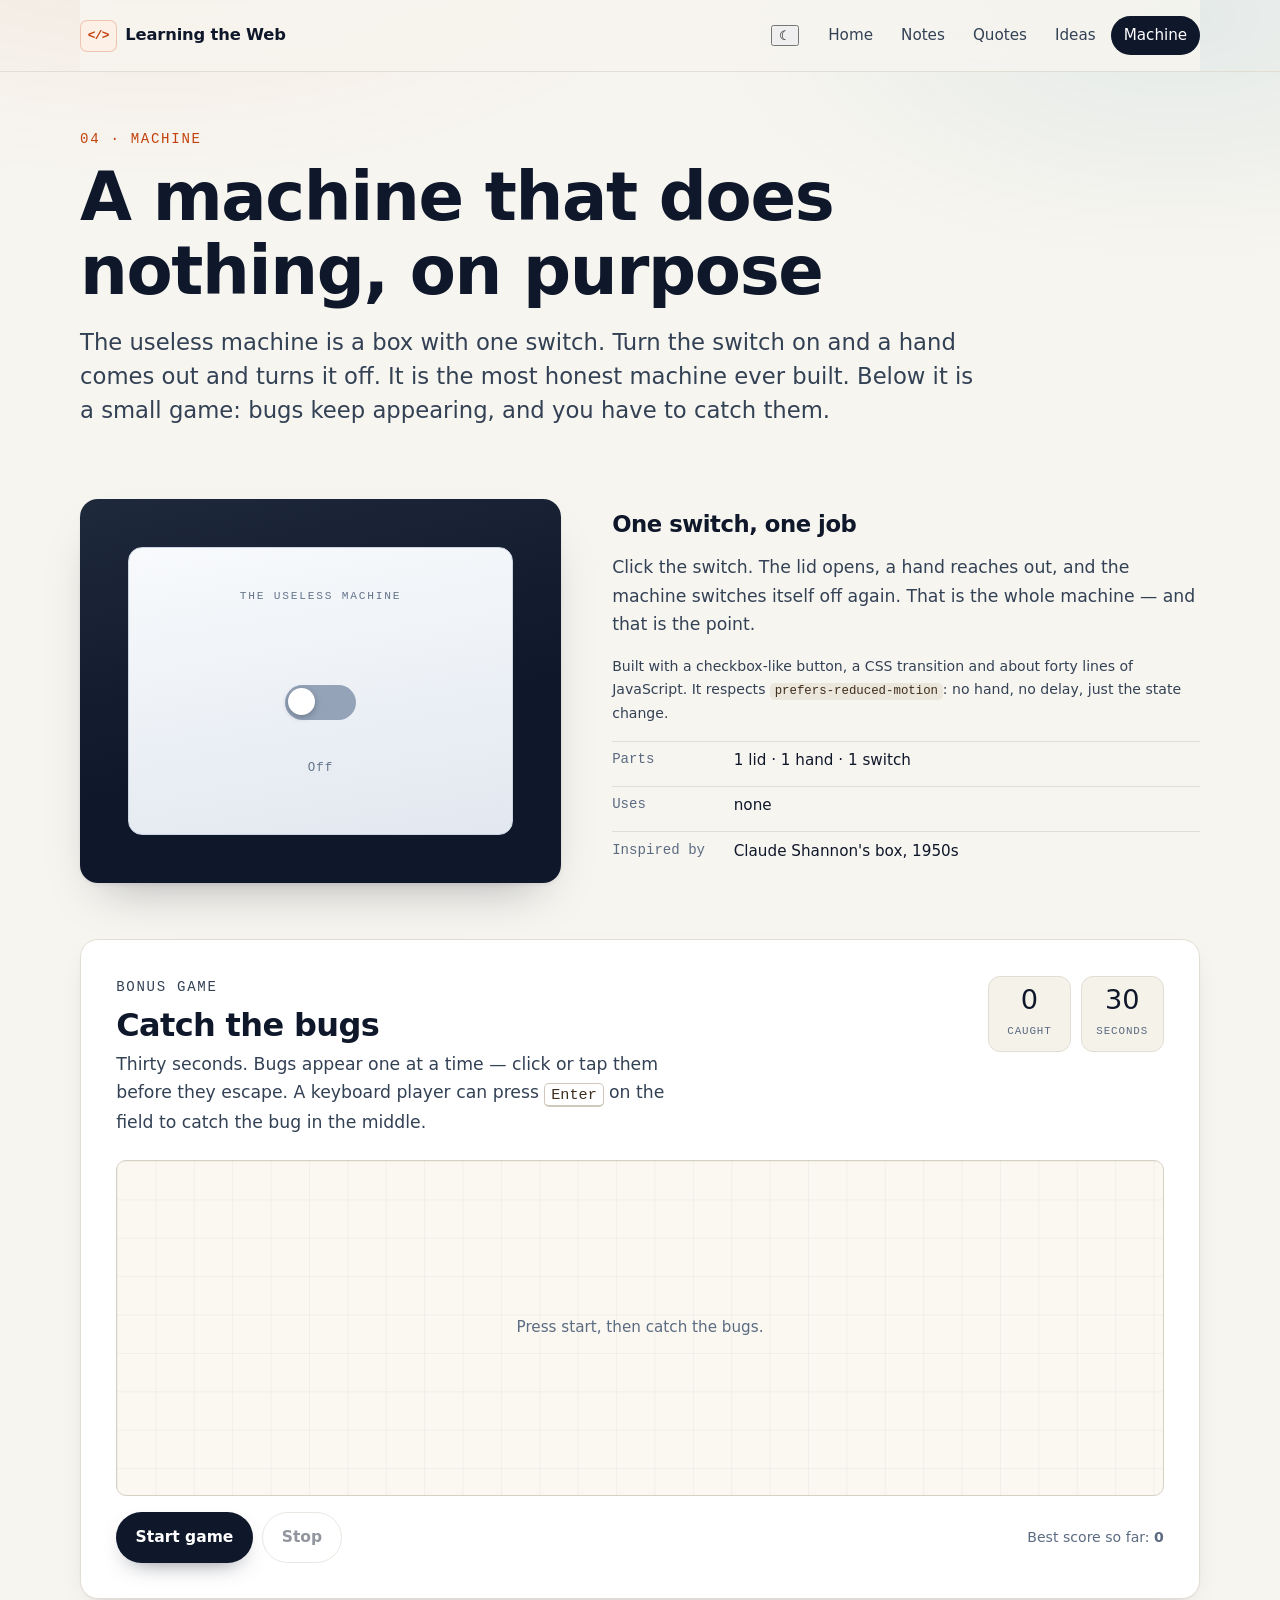
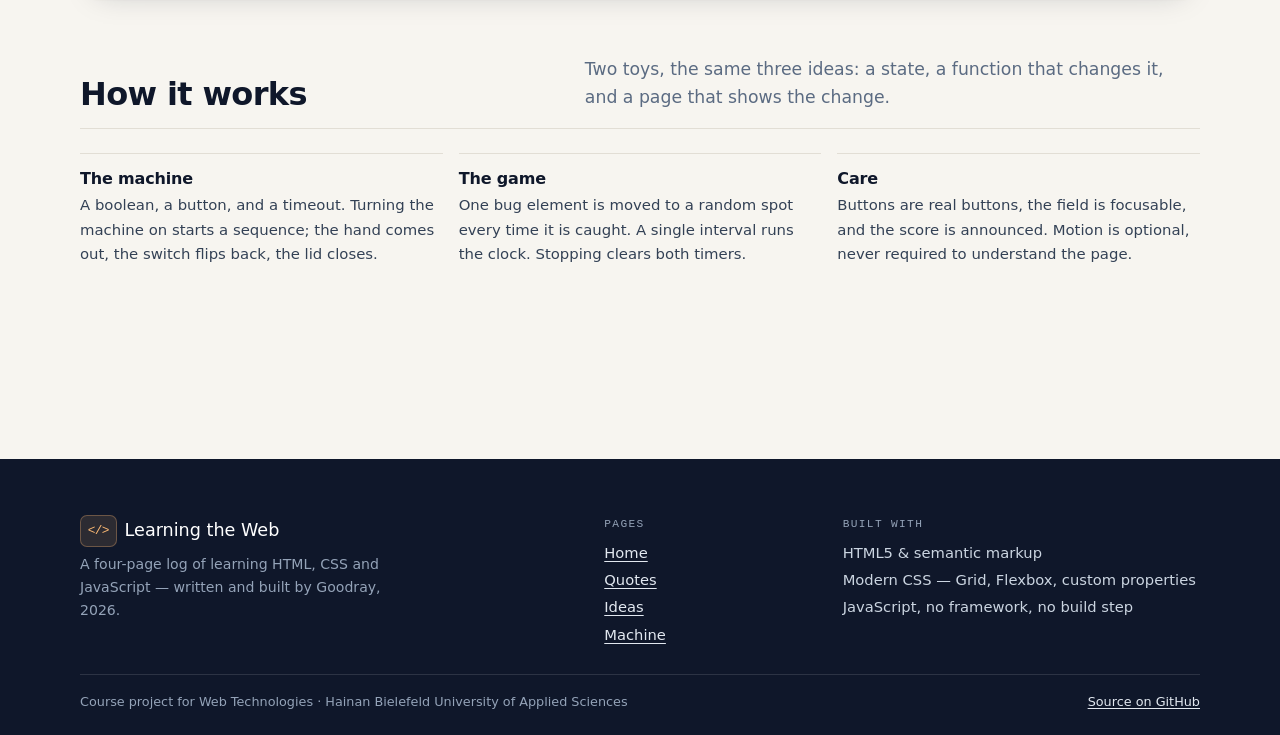
==== commit 13f5a98d: "Add the small behaviours: reveal on scroll, back to top, current page highlight" ====
--- a/machine.html
+++ b/machine.html
@@ -12,8 +12,8 @@
   <meta property="og:site_name" content="Learning the Web">
   <meta property="og:title" content="The useless machine — Learning the Web">
   <meta property="og:description" content="A minimal useless machine that switches itself off, and a small game where you catch bugs before they escape.">
-  <meta property="og:url" content="https://goodray111.github.io/Agnb666/machine.html">
-  <meta property="og:image" content="https://goodray111.github.io/Agnb666/images/cover.png">
+  <meta property="og:url" content="https://goodray111.github.io/my-site/machine.html">
+  <meta property="og:image" content="https://goodray111.github.io/my-site/images/cover.png">
   <meta property="og:image:width" content="1200">
   <meta property="og:image:height" content="630">
   <meta name="twitter:card" content="summary_large_image">
@@ -22,7 +22,6 @@
   <link rel="apple-touch-icon" href="images/icons/apple-touch-icon.png">
   <script>document.documentElement.classList.remove('no-js');document.documentElement.classList.add('js');</script>
   <link rel="preload" href="css/style.css" as="style">
-  <script>(function(){try{var t=localStorage.getItem("theme");if(t!=="dark"&&t!=="light"){t=window.matchMedia("(prefers-color-scheme: dark)").matches?"dark":"light";}document.documentElement.setAttribute("data-theme",t);document.documentElement.style.colorScheme=t;}catch(e){}})();</script>
   <link rel="stylesheet" href="css/style.css">
   <script defer src="js/nav.js"></script>
 </head>
@@ -36,7 +35,6 @@
         <a class="brand" href="index.html"><span class="brand-mark">&lt;/&gt;</span> Learning the Web</a>
         <ul class="nav-menu is-open">
           <li><a href="index.html">Home</a></li>
-          <li><a href="notes.html">Notes</a></li>
           <li><a href="quotes.html">Quotes</a></li>
           <li><a href="project.html">Ideas</a></li>
           <li><a href="machine.html">Machine</a></li>
@@ -137,13 +135,12 @@
     <div class="wrap foot-grid">
       <div>
         <p class="foot-brand"><span class="brand-mark" aria-hidden="true">&lt;/&gt;</span> Learning the Web</p>
-        <p class="fine">A five-page log of learning HTML, CSS and JavaScript — written and built by Goodray, 2026.</p>
+        <p class="fine">A four-page log of learning HTML, CSS and JavaScript — written and built by Goodray, 2026.</p>
       </div>
       <nav aria-label="Footer">
         <p class="foot-head">Pages</p>
         <ul class="foot-links">
           <li><a href="index.html">Home</a></li>
-          <li><a href="notes.html">Notes</a></li>
           <li><a href="quotes.html">Quotes</a></li>
           <li><a href="project.html">Ideas</a></li>
           <li><a href="machine.html">Machine</a></li>
@@ -160,11 +157,10 @@
     </div>
     <div class="wrap foot-legal">
       <p>Course project for Web Technologies · Hainan Bielefeld University of Applied Sciences</p>
-      <p><a href="https://github.com/Goodray111/AgnB666">Source on GitHub</a></p>
+      <p><a href="https://github.com/Goodray111/my-site">Source on GitHub</a></p>
     </div>
   </footer>
   <script defer src="js/main.js"></script>
-  <script defer src="js/theme.js"></script>
   <script defer src="js/machine.js"></script>
 </body>
 </html>
--- a/css/style.css
+++ b/css/style.css
@@ -1,12 +1,3 @@
-/* ==========================================================================
-   Learning the Web — one stylesheet for four pages
-   1. Tokens        5. Home
-   2. Base          6. Quotes
-   3. Navigation    7. Ideas
-   4. Layout        8. Machine
-                    9. Footer, motion, print
-   ========================================================================== */
-
 /* 1. Tokens ---------------------------------------------------------------- */
 :root {
   --ink: #0f172a;
@@ -53,87 +44,6 @@
   --ease: cubic-bezier(.2, .7, .3, 1);
 }
 
-
-/* 1b. Dark theme ----------------------------------------------------------- */
-html[data-theme="dark"] {
-  --ink: #e7edf5;
-  --ink-soft: #c2cbd8;
-  --muted: #8d9aab;
-  --paper: #0d1117;
-  --card: #151c26;
-  --line: #27313f;
-  --line-strong: #3a4759;
-  --accent: #fb923c;
-  --accent-ink: #fdba74;
-  --accent-wash: #2a1a0e;
-  --sea: #67e8f9;
-  --sea-wash: #0b2b33;
-  --leaf: #86efac;
-  --leaf-wash: #10261a;
-  --gold: #fcd34d;
-  --gold-wash: #2a2210;
-  --shadow: 0 1px 2px rgba(0, 0, 0, .4), 0 10px 30px -18px rgba(0, 0, 0, .8);
-  --shadow-lift: 0 2px 4px rgba(0, 0, 0, .5), 0 24px 48px -24px rgba(0, 0, 0, .9);
-  color-scheme: dark;
-}
-html[data-theme="dark"] body::before {
-  background:
-    radial-gradient(60rem 30rem at 12% -12%, rgba(251, 146, 60, .10), transparent 60%),
-    radial-gradient(50rem 26rem at 92% 2%, rgba(103, 232, 249, .08), transparent 58%);
-}
-html[data-theme="dark"] .site-nav .nav-inner { background: rgba(13, 17, 23, .82); }
-html[data-theme="dark"] .nav-menu a:hover { background: #1c2532; }
-html[data-theme="dark"] .nav-menu a[aria-current="page"] { background: #e7edf5; color: #0d1117; }
-html[data-theme="dark"] .nav-toggle,
-html[data-theme="dark"] .chip,
-html[data-theme="dark"] .field input,
-html[data-theme="dark"] .field select,
-html[data-theme="dark"] .quote-fav,
-html[data-theme="dark"] .note-read,
-html[data-theme="dark"] .to-top,
-html[data-theme="dark"] .idea-more,
-html[data-theme="dark"] .idea-dialog-close button { background: #1b2431; color: var(--ink); }
-html[data-theme="dark"] .chip.is-active { background: #e7edf5; color: #0d1117; border-color: #e7edf5; }
-html[data-theme="dark"] .chip-count { background: rgba(231, 237, 245, .14); }
-html[data-theme="dark"] .tags li,
-html[data-theme="dark"] code,
-html[data-theme="dark"] kbd { background: #202a37; color: #ffd9b8; }
-html[data-theme="dark"] .card--about { background: linear-gradient(160deg, #171f2a, #1b1a16); }
-html[data-theme="dark"] .game-field {
-  background:
-    linear-gradient(rgba(231, 237, 245, .05) 1px, transparent 1px) 0 0 / 100% 2.4rem,
-    linear-gradient(90deg, rgba(231, 237, 245, .05) 1px, transparent 1px) 0 0 / 2.4rem 100%,
-    #10161f;
-  border-color: #2c3746;
-}
-html[data-theme="dark"] .quote { background: var(--card); }
-html[data-theme="dark"] .random-card { background: #0a0f16; }
-html[data-theme="dark"] .foot-legal,
-html[data-theme="dark"] .site-foot { background: #080c11; }
-html[data-theme="dark"] .idea-dialog { background: var(--card); }
-html[data-theme="dark"] .btn-primary { background: #e7edf5; color: #0d1117; }
-html[data-theme="dark"] .btn-primary:hover { background: #fff; color: #0d1117; }
-html[data-theme="dark"] .btn-ghost { color: var(--ink); border-color: var(--line-strong); }
-html[data-theme="dark"] .quote-fav[aria-pressed="true"] { background: #3f1622; }
-html[data-theme="dark"] .note-read[aria-pressed="true"] { background: #10261a; }
-html[data-theme="dark"] .brand-mark { background: rgba(251, 146, 60, .12); }
-
-.theme-toggle {
-  display: inline-flex;
-  align-items: center;
-  justify-content: center;
-  width: 2.3rem;
-  height: 2.3rem;
-  border-radius: 50%;
-  border: 1px solid var(--line-strong);
-  background: #fff;
-  color: var(--ink);
-  font-size: 1rem;
-  cursor: pointer;
-  margin-left: .3rem;
-}
-.theme-toggle:hover { border-color: var(--ink); }
-
 /* 2. Base ------------------------------------------------------------------ */
 *, *::before, *::after { box-sizing: border-box; }
 
@@ -655,46 +565,6 @@
 .note h3 { font-size: 1rem; margin-bottom: .35rem; }
 .note p { color: var(--ink-soft); font-size: .93rem; }
 
-
-.quote { position: relative; padding-right: 3.4rem; }
-.quote-fav {
-  position: absolute;
-  top: .9rem;
-  right: .9rem;
-  width: 2rem;
-  height: 2rem;
-  display: grid;
-  place-items: center;
-  background: #fff;
-  border: 1px solid var(--line);
-  border-radius: 50%;
-  color: #c3bbae;
-  font-size: 1rem;
-  line-height: 1;
-  cursor: pointer;
-  transition: color .15s, border-color .15s, transform .15s;
-}
-.quote-fav:hover { color: var(--accent); border-color: var(--accent); transform: scale(1.08); }
-.quote-fav[aria-pressed="true"] { color: #e11d48; border-color: rgba(225, 29, 72, .35); background: #fff1f2; }
-.quote.is-fav { border-color: rgba(225, 29, 72, .28); }
-.chip--fav { display: inline-flex; align-items: center; gap: .35rem; }
-.chip-heart { color: #e11d48; font-size: .9rem; }
-.chip-count {
-  font-family: var(--font-mono);
-  font-size: .72rem;
-  background: rgba(15, 23, 42, .08);
-  border-radius: 999px;
-  padding: .05rem .35rem;
-}
-.chip.is-active .chip-count { background: rgba(255, 255, 255, .22); color: #fff; }
-.visually-hidden {
-  position: absolute !important;
-  width: 1px; height: 1px;
-  margin: -1px; padding: 0; border: 0;
-  clip: rect(0 0 0 0); clip-path: inset(50%);
-  overflow: hidden; white-space: nowrap;
-}
-
 /* 7. Ideas ----------------------------------------------------------------- */
 .idea-grid {
   display: grid;
@@ -766,72 +636,6 @@
   font-size: .8rem;
 }
 .steps strong { color: var(--ink); }
-
-
-.idea-more {
-  align-self: flex-start;
-  margin-top: .2rem;
-  font: inherit;
-  font-size: .82rem;
-  font-weight: 600;
-  color: var(--accent-ink);
-  background: var(--accent-wash);
-  border: 1px solid rgba(194, 65, 12, .22);
-  border-radius: 999px;
-  padding: .38rem .8rem;
-  cursor: pointer;
-  transition: background .15s, border-color .15s;
-}
-.idea-more:hover { background: #fbe3d4; border-color: var(--accent); }
-.idea.is-chosen { border-color: rgba(21, 128, 61, .45); box-shadow: 0 0 0 1px rgba(21, 128, 61, .18) inset; }
-.idea.is-chosen::after {
-  content: "next up";
-  position: absolute;
-  top: -0.6rem;
-  left: 1rem;
-  font-family: var(--font-mono);
-  font-size: .66rem;
-  letter-spacing: .08em;
-  text-transform: uppercase;
-  color: #166534;
-  background: var(--leaf-wash);
-  border: 1px solid rgba(21, 128, 61, .3);
-  border-radius: 999px;
-  padding: .1rem .45rem;
-}
-.idea { position: relative; }
-
-.idea-dialog {
-  width: min(38rem, calc(100vw - 2rem));
-  border: 1px solid var(--line-strong);
-  border-radius: var(--radius);
-  padding: 0;
-  background: var(--card);
-  color: var(--ink);
-  box-shadow: var(--shadow-lift);
-}
-.idea-dialog::backdrop { background: rgba(15, 23, 42, .55); backdrop-filter: blur(3px); }
-.idea-dialog-body { padding: clamp(1.2rem, 3vw, 2rem); }
-.idea-dialog-body h2 { font-size: var(--step-2); margin-bottom: .6rem; }
-.idea-dialog-body h3 { font-size: 1rem; margin: 1.2rem 0 .4rem; }
-.idea-dialog-desc { color: var(--ink-soft); }
-.idea-dialog-steps { padding-left: 1.2rem; margin: 0 0 .8rem; }
-.idea-dialog-steps li { color: var(--ink-soft); margin: .35rem 0; }
-.idea-dialog-skills { font-size: var(--step--1); color: var(--muted); font-family: var(--font-mono); }
-.idea-dialog-actions { display: flex; flex-wrap: wrap; gap: .6rem; margin-top: 1.2rem; }
-.idea-dialog-state { margin: .8rem 0 0; font-size: var(--step--1); color: var(--leaf); min-height: 1.2em; }
-.idea-dialog-close { position: absolute; top: .7rem; right: .7rem; }
-.idea-dialog-close button {
-  width: 2.2rem; height: 2.2rem;
-  border-radius: 50%;
-  border: 1px solid var(--line);
-  background: #fff;
-  color: var(--ink-soft);
-  font-size: 1.2rem;
-  line-height: 1;
-  cursor: pointer;
-}
-.idea-dialog-close button:hover { border-color: var(--ink); color: var(--ink); }
 
 /* 8. Machine --------------------------------------------------------------- */
 .machine {
@@ -1063,8 +867,8 @@
 
 .to-top {
   position: fixed;
-  right: 1.6rem;
-  bottom: 1.6rem;
+  right: 1.1rem;
+  bottom: 1.1rem;
   z-index: 60;
   font: inherit;
   font-size: .82rem;
@@ -1078,72 +882,6 @@
   box-shadow: var(--shadow);
 }
 .to-top:hover { border-color: var(--ink); }
-
-
-/* 8c. Notes ---------------------------------------------------------------- */
-.read-progress {
-  position: fixed;
-  left: 0;
-  right: 0;
-  top: 0;
-  height: 3px;
-  z-index: 70;
-  background: transparent;
-  pointer-events: none;
-}
-.read-progress span {
-  display: block;
-  height: 100%;
-  background: linear-gradient(90deg, var(--accent), var(--gold));
-  transform: scaleX(0);
-  transform-origin: 0 50%;
-  transition: transform .08s linear;
-}
-
-.notes { display: grid; gap: var(--space-5); max-width: 74ch; }
-.note-entry {
-  background: var(--card);
-  border: 1px solid var(--line);
-  border-radius: var(--radius);
-  padding: clamp(1.1rem, 3vw, 1.8rem);
-  box-shadow: var(--shadow);
-}
-.note-entry.is-read { border-color: rgba(21, 128, 61, .35); }
-.note-head { position: relative; padding-right: 7.5rem; }
-.note-head h2 { font-size: var(--step-2); margin-bottom: .5rem; }
-.note-date {
-  font-family: var(--font-mono);
-  font-size: var(--step--1);
-  letter-spacing: .05em;
-  color: var(--muted);
-  margin-bottom: .3rem;
-}
-.note-tags { display: flex; flex-wrap: wrap; gap: .3rem; margin: 0 0 var(--space-3); }
-.note-read {
-  position: absolute;
-  right: 0;
-  top: 1.7rem;
-  font: inherit;
-  font-size: .8rem;
-  font-weight: 600;
-  color: var(--ink-soft);
-  background: #fff;
-  border: 1px solid var(--line-strong);
-  border-radius: 999px;
-  padding: .35rem .75rem;
-  cursor: pointer;
-}
-.note-read:hover { border-color: var(--ink); color: var(--ink); }
-.note-read[aria-pressed="true"] { background: var(--leaf-wash); border-color: rgba(21, 128, 61, .35); color: #166534; }
-.note-entry p, .note-entry li { color: var(--ink-soft); }
-.note-entry ol { padding-left: 1.2rem; }
-.note-meta { margin-top: var(--space-3); padding-top: var(--space-2); border-top: 1px solid var(--line); font-size: var(--step--1); color: var(--muted); }
-.read-min { font-weight: 600; color: var(--ink-soft); }
-
-@media (max-width: 46rem) {
-  .note-head { padding-right: 0; }
-  .note-read { position: static; margin-bottom: var(--space-3); }
-}
 
 /* 9. Footer, motion, print ------------------------------------------------ */
 .site-foot {
@@ -1185,10 +923,6 @@
   .foot-grid { grid-template-columns: 1fr; }
 }
 
-@media (max-width: 30rem) {
-  .to-top { right: 1rem; bottom: 1rem; }
-}
-
 @media (prefers-reduced-motion: reduce) {
   *, *::before, *::after {
     animation-duration: .001ms !important;
--- a/css/style.css
+++ b/css/style.css
@@ -1,12 +1,3 @@
-/* ==========================================================================
-   Learning the Web — one stylesheet for four pages
-   1. Tokens        5. Home
-   2. Base          6. Quotes
-   3. Navigation    7. Ideas
-   4. Layout        8. Machine
-                    9. Footer, motion, print
-   ========================================================================== */
-
 /* 1. Tokens ---------------------------------------------------------------- */
 :root {
   --ink: #0f172a;
@@ -53,87 +44,6 @@
   --ease: cubic-bezier(.2, .7, .3, 1);
 }
 
-
-/* 1b. Dark theme ----------------------------------------------------------- */
-html[data-theme="dark"] {
-  --ink: #e7edf5;
-  --ink-soft: #c2cbd8;
-  --muted: #8d9aab;
-  --paper: #0d1117;
-  --card: #151c26;
-  --line: #27313f;
-  --line-strong: #3a4759;
-  --accent: #fb923c;
-  --accent-ink: #fdba74;
-  --accent-wash: #2a1a0e;
-  --sea: #67e8f9;
-  --sea-wash: #0b2b33;
-  --leaf: #86efac;
-  --leaf-wash: #10261a;
-  --gold: #fcd34d;
-  --gold-wash: #2a2210;
-  --shadow: 0 1px 2px rgba(0, 0, 0, .4), 0 10px 30px -18px rgba(0, 0, 0, .8);
-  --shadow-lift: 0 2px 4px rgba(0, 0, 0, .5), 0 24px 48px -24px rgba(0, 0, 0, .9);
-  color-scheme: dark;
-}
-html[data-theme="dark"] body::before {
-  background:
-    radial-gradient(60rem 30rem at 12% -12%, rgba(251, 146, 60, .10), transparent 60%),
-    radial-gradient(50rem 26rem at 92% 2%, rgba(103, 232, 249, .08), transparent 58%);
-}
-html[data-theme="dark"] .site-nav .nav-inner { background: rgba(13, 17, 23, .82); }
-html[data-theme="dark"] .nav-menu a:hover { background: #1c2532; }
-html[data-theme="dark"] .nav-menu a[aria-current="page"] { background: #e7edf5; color: #0d1117; }
-html[data-theme="dark"] .nav-toggle,
-html[data-theme="dark"] .chip,
-html[data-theme="dark"] .field input,
-html[data-theme="dark"] .field select,
-html[data-theme="dark"] .quote-fav,
-html[data-theme="dark"] .note-read,
-html[data-theme="dark"] .to-top,
-html[data-theme="dark"] .idea-more,
-html[data-theme="dark"] .idea-dialog-close button { background: #1b2431; color: var(--ink); }
-html[data-theme="dark"] .chip.is-active { background: #e7edf5; color: #0d1117; border-color: #e7edf5; }
-html[data-theme="dark"] .chip-count { background: rgba(231, 237, 245, .14); }
-html[data-theme="dark"] .tags li,
-html[data-theme="dark"] code,
-html[data-theme="dark"] kbd { background: #202a37; color: #ffd9b8; }
-html[data-theme="dark"] .card--about { background: linear-gradient(160deg, #171f2a, #1b1a16); }
-html[data-theme="dark"] .game-field {
-  background:
-    linear-gradient(rgba(231, 237, 245, .05) 1px, transparent 1px) 0 0 / 100% 2.4rem,
-    linear-gradient(90deg, rgba(231, 237, 245, .05) 1px, transparent 1px) 0 0 / 2.4rem 100%,
-    #10161f;
-  border-color: #2c3746;
-}
-html[data-theme="dark"] .quote { background: var(--card); }
-html[data-theme="dark"] .random-card { background: #0a0f16; }
-html[data-theme="dark"] .foot-legal,
-html[data-theme="dark"] .site-foot { background: #080c11; }
-html[data-theme="dark"] .idea-dialog { background: var(--card); }
-html[data-theme="dark"] .btn-primary { background: #e7edf5; color: #0d1117; }
-html[data-theme="dark"] .btn-primary:hover { background: #fff; color: #0d1117; }
-html[data-theme="dark"] .btn-ghost { color: var(--ink); border-color: var(--line-strong); }
-html[data-theme="dark"] .quote-fav[aria-pressed="true"] { background: #3f1622; }
-html[data-theme="dark"] .note-read[aria-pressed="true"] { background: #10261a; }
-html[data-theme="dark"] .brand-mark { background: rgba(251, 146, 60, .12); }
-
-.theme-toggle {
-  display: inline-flex;
-  align-items: center;
-  justify-content: center;
-  width: 2.3rem;
-  height: 2.3rem;
-  border-radius: 50%;
-  border: 1px solid var(--line-strong);
-  background: #fff;
-  color: var(--ink);
-  font-size: 1rem;
-  cursor: pointer;
-  margin-left: .3rem;
-}
-.theme-toggle:hover { border-color: var(--ink); }
-
 /* 2. Base ------------------------------------------------------------------ */
 *, *::before, *::after { box-sizing: border-box; }
 
@@ -655,46 +565,6 @@
 .note h3 { font-size: 1rem; margin-bottom: .35rem; }
 .note p { color: var(--ink-soft); font-size: .93rem; }
 
-
-.quote { position: relative; padding-right: 3.4rem; }
-.quote-fav {
-  position: absolute;
-  top: .9rem;
-  right: .9rem;
-  width: 2rem;
-  height: 2rem;
-  display: grid;
-  place-items: center;
-  background: #fff;
-  border: 1px solid var(--line);
-  border-radius: 50%;
-  color: #c3bbae;
-  font-size: 1rem;
-  line-height: 1;
-  cursor: pointer;
-  transition: color .15s, border-color .15s, transform .15s;
-}
-.quote-fav:hover { color: var(--accent); border-color: var(--accent); transform: scale(1.08); }
-.quote-fav[aria-pressed="true"] { color: #e11d48; border-color: rgba(225, 29, 72, .35); background: #fff1f2; }
-.quote.is-fav { border-color: rgba(225, 29, 72, .28); }
-.chip--fav { display: inline-flex; align-items: center; gap: .35rem; }
-.chip-heart { color: #e11d48; font-size: .9rem; }
-.chip-count {
-  font-family: var(--font-mono);
-  font-size: .72rem;
-  background: rgba(15, 23, 42, .08);
-  border-radius: 999px;
-  padding: .05rem .35rem;
-}
-.chip.is-active .chip-count { background: rgba(255, 255, 255, .22); color: #fff; }
-.visually-hidden {
-  position: absolute !important;
-  width: 1px; height: 1px;
-  margin: -1px; padding: 0; border: 0;
-  clip: rect(0 0 0 0); clip-path: inset(50%);
-  overflow: hidden; white-space: nowrap;
-}
-
 /* 7. Ideas ----------------------------------------------------------------- */
 .idea-grid {
   display: grid;
@@ -766,72 +636,6 @@
   font-size: .8rem;
 }
 .steps strong { color: var(--ink); }
-
-
-.idea-more {
-  align-self: flex-start;
-  margin-top: .2rem;
-  font: inherit;
-  font-size: .82rem;
-  font-weight: 600;
-  color: var(--accent-ink);
-  background: var(--accent-wash);
-  border: 1px solid rgba(194, 65, 12, .22);
-  border-radius: 999px;
-  padding: .38rem .8rem;
-  cursor: pointer;
-  transition: background .15s, border-color .15s;
-}
-.idea-more:hover { background: #fbe3d4; border-color: var(--accent); }
-.idea.is-chosen { border-color: rgba(21, 128, 61, .45); box-shadow: 0 0 0 1px rgba(21, 128, 61, .18) inset; }
-.idea.is-chosen::after {
-  content: "next up";
-  position: absolute;
-  top: -0.6rem;
-  left: 1rem;
-  font-family: var(--font-mono);
-  font-size: .66rem;
-  letter-spacing: .08em;
-  text-transform: uppercase;
-  color: #166534;
-  background: var(--leaf-wash);
-  border: 1px solid rgba(21, 128, 61, .3);
-  border-radius: 999px;
-  padding: .1rem .45rem;
-}
-.idea { position: relative; }
-
-.idea-dialog {
-  width: min(38rem, calc(100vw - 2rem));
-  border: 1px solid var(--line-strong);
-  border-radius: var(--radius);
-  padding: 0;
-  background: var(--card);
-  color: var(--ink);
-  box-shadow: var(--shadow-lift);
-}
-.idea-dialog::backdrop { background: rgba(15, 23, 42, .55); backdrop-filter: blur(3px); }
-.idea-dialog-body { padding: clamp(1.2rem, 3vw, 2rem); }
-.idea-dialog-body h2 { font-size: var(--step-2); margin-bottom: .6rem; }
-.idea-dialog-body h3 { font-size: 1rem; margin: 1.2rem 0 .4rem; }
-.idea-dialog-desc { color: var(--ink-soft); }
-.idea-dialog-steps { padding-left: 1.2rem; margin: 0 0 .8rem; }
-.idea-dialog-steps li { color: var(--ink-soft); margin: .35rem 0; }
-.idea-dialog-skills { font-size: var(--step--1); color: var(--muted); font-family: var(--font-mono); }
-.idea-dialog-actions { display: flex; flex-wrap: wrap; gap: .6rem; margin-top: 1.2rem; }
-.idea-dialog-state { margin: .8rem 0 0; font-size: var(--step--1); color: var(--leaf); min-height: 1.2em; }
-.idea-dialog-close { position: absolute; top: .7rem; right: .7rem; }
-.idea-dialog-close button {
-  width: 2.2rem; height: 2.2rem;
-  border-radius: 50%;
-  border: 1px solid var(--line);
-  background: #fff;
-  color: var(--ink-soft);
-  font-size: 1.2rem;
-  line-height: 1;
-  cursor: pointer;
-}
-.idea-dialog-close button:hover { border-color: var(--ink); color: var(--ink); }
 
 /* 8. Machine --------------------------------------------------------------- */
 .machine {
@@ -1063,8 +867,8 @@
 
 .to-top {
   position: fixed;
-  right: 1.6rem;
-  bottom: 1.6rem;
+  right: 1.1rem;
+  bottom: 1.1rem;
   z-index: 60;
   font: inherit;
   font-size: .82rem;
@@ -1078,72 +882,6 @@
   box-shadow: var(--shadow);
 }
 .to-top:hover { border-color: var(--ink); }
-
-
-/* 8c. Notes ---------------------------------------------------------------- */
-.read-progress {
-  position: fixed;
-  left: 0;
-  right: 0;
-  top: 0;
-  height: 3px;
-  z-index: 70;
-  background: transparent;
-  pointer-events: none;
-}
-.read-progress span {
-  display: block;
-  height: 100%;
-  background: linear-gradient(90deg, var(--accent), var(--gold));
-  transform: scaleX(0);
-  transform-origin: 0 50%;
-  transition: transform .08s linear;
-}
-
-.notes { display: grid; gap: var(--space-5); max-width: 74ch; }
-.note-entry {
-  background: var(--card);
-  border: 1px solid var(--line);
-  border-radius: var(--radius);
-  padding: clamp(1.1rem, 3vw, 1.8rem);
-  box-shadow: var(--shadow);
-}
-.note-entry.is-read { border-color: rgba(21, 128, 61, .35); }
-.note-head { position: relative; padding-right: 7.5rem; }
-.note-head h2 { font-size: var(--step-2); margin-bottom: .5rem; }
-.note-date {
-  font-family: var(--font-mono);
-  font-size: var(--step--1);
-  letter-spacing: .05em;
-  color: var(--muted);
-  margin-bottom: .3rem;
-}
-.note-tags { display: flex; flex-wrap: wrap; gap: .3rem; margin: 0 0 var(--space-3); }
-.note-read {
-  position: absolute;
-  right: 0;
-  top: 1.7rem;
-  font: inherit;
-  font-size: .8rem;
-  font-weight: 600;
-  color: var(--ink-soft);
-  background: #fff;
-  border: 1px solid var(--line-strong);
-  border-radius: 999px;
-  padding: .35rem .75rem;
-  cursor: pointer;
-}
-.note-read:hover { border-color: var(--ink); color: var(--ink); }
-.note-read[aria-pressed="true"] { background: var(--leaf-wash); border-color: rgba(21, 128, 61, .35); color: #166534; }
-.note-entry p, .note-entry li { color: var(--ink-soft); }
-.note-entry ol { padding-left: 1.2rem; }
-.note-meta { margin-top: var(--space-3); padding-top: var(--space-2); border-top: 1px solid var(--line); font-size: var(--step--1); color: var(--muted); }
-.read-min { font-weight: 600; color: var(--ink-soft); }
-
-@media (max-width: 46rem) {
-  .note-head { padding-right: 0; }
-  .note-read { position: static; margin-bottom: var(--space-3); }
-}
 
 /* 9. Footer, motion, print ------------------------------------------------ */
 .site-foot {
@@ -1185,10 +923,6 @@
   .foot-grid { grid-template-columns: 1fr; }
 }
 
-@media (max-width: 30rem) {
-  .to-top { right: 1rem; bottom: 1rem; }
-}
-
 @media (prefers-reduced-motion: reduce) {
   *, *::before, *::after {
     animation-duration: .001ms !important;
